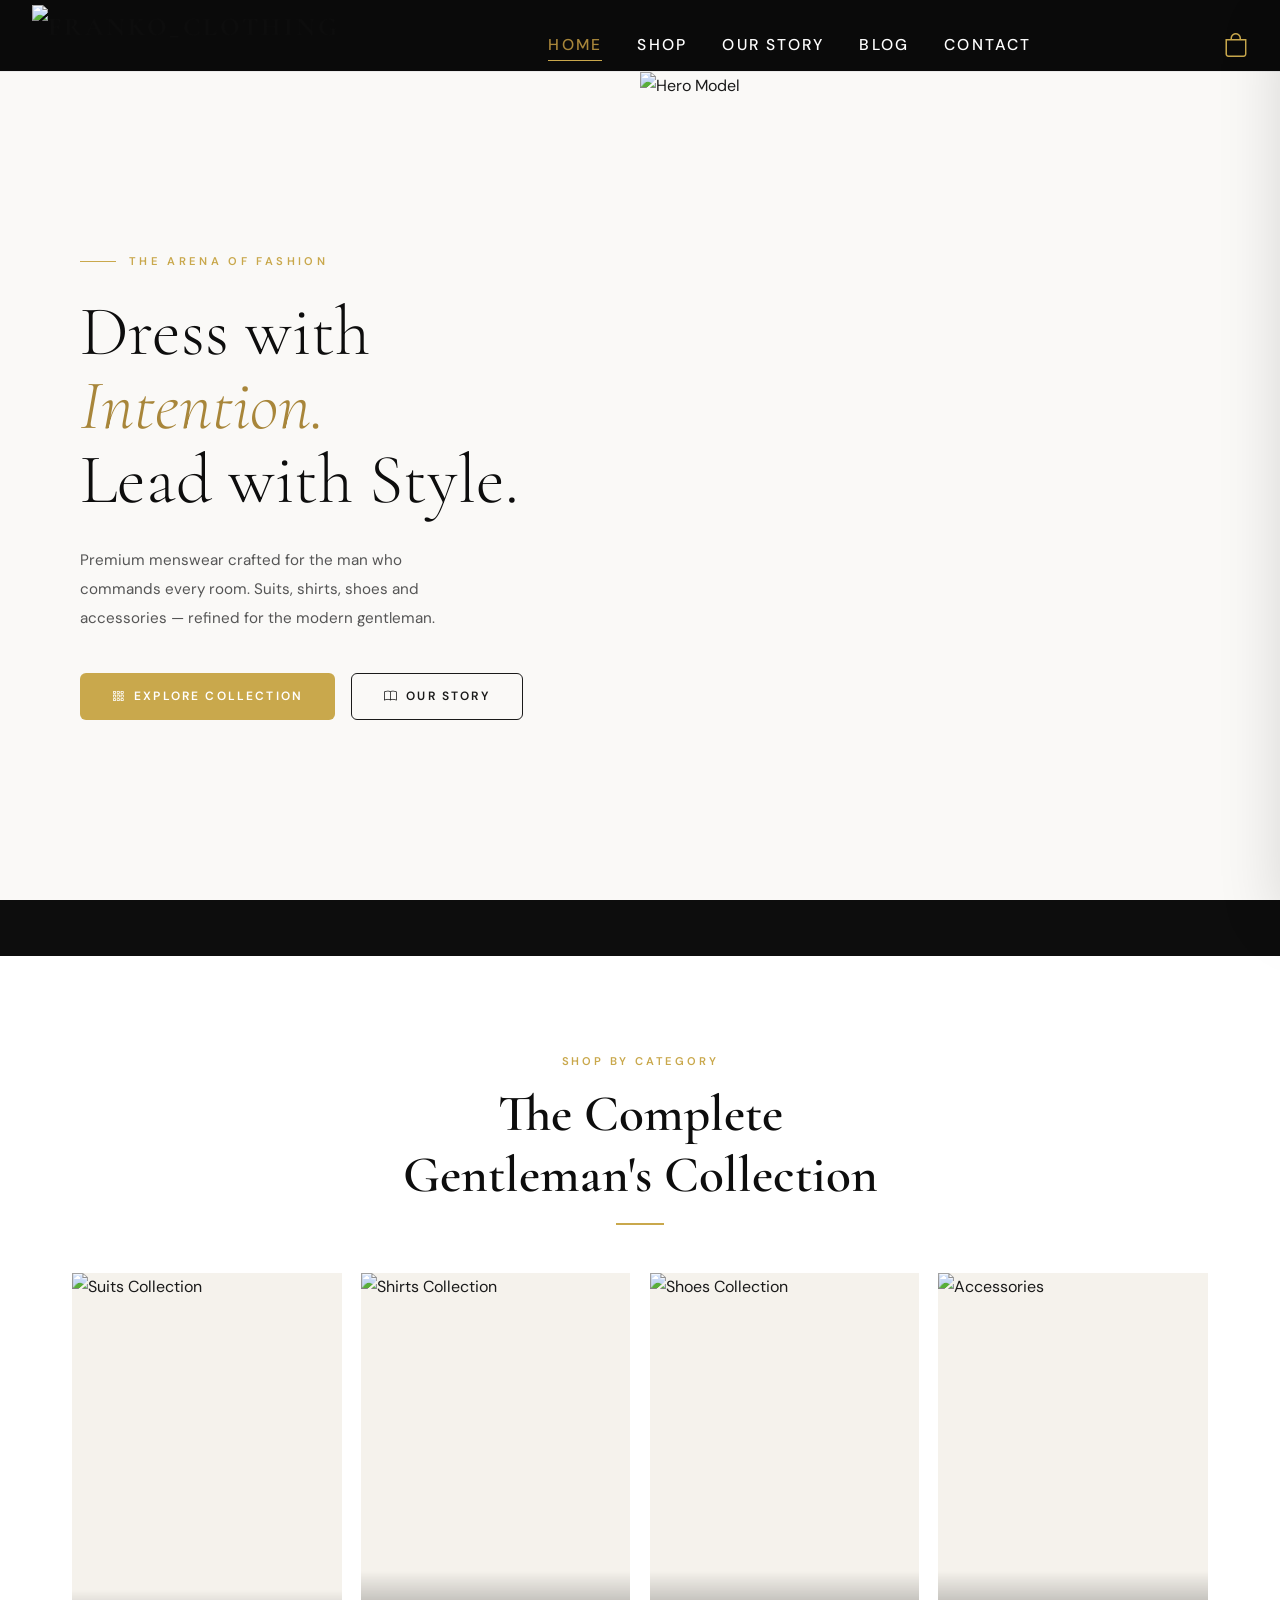
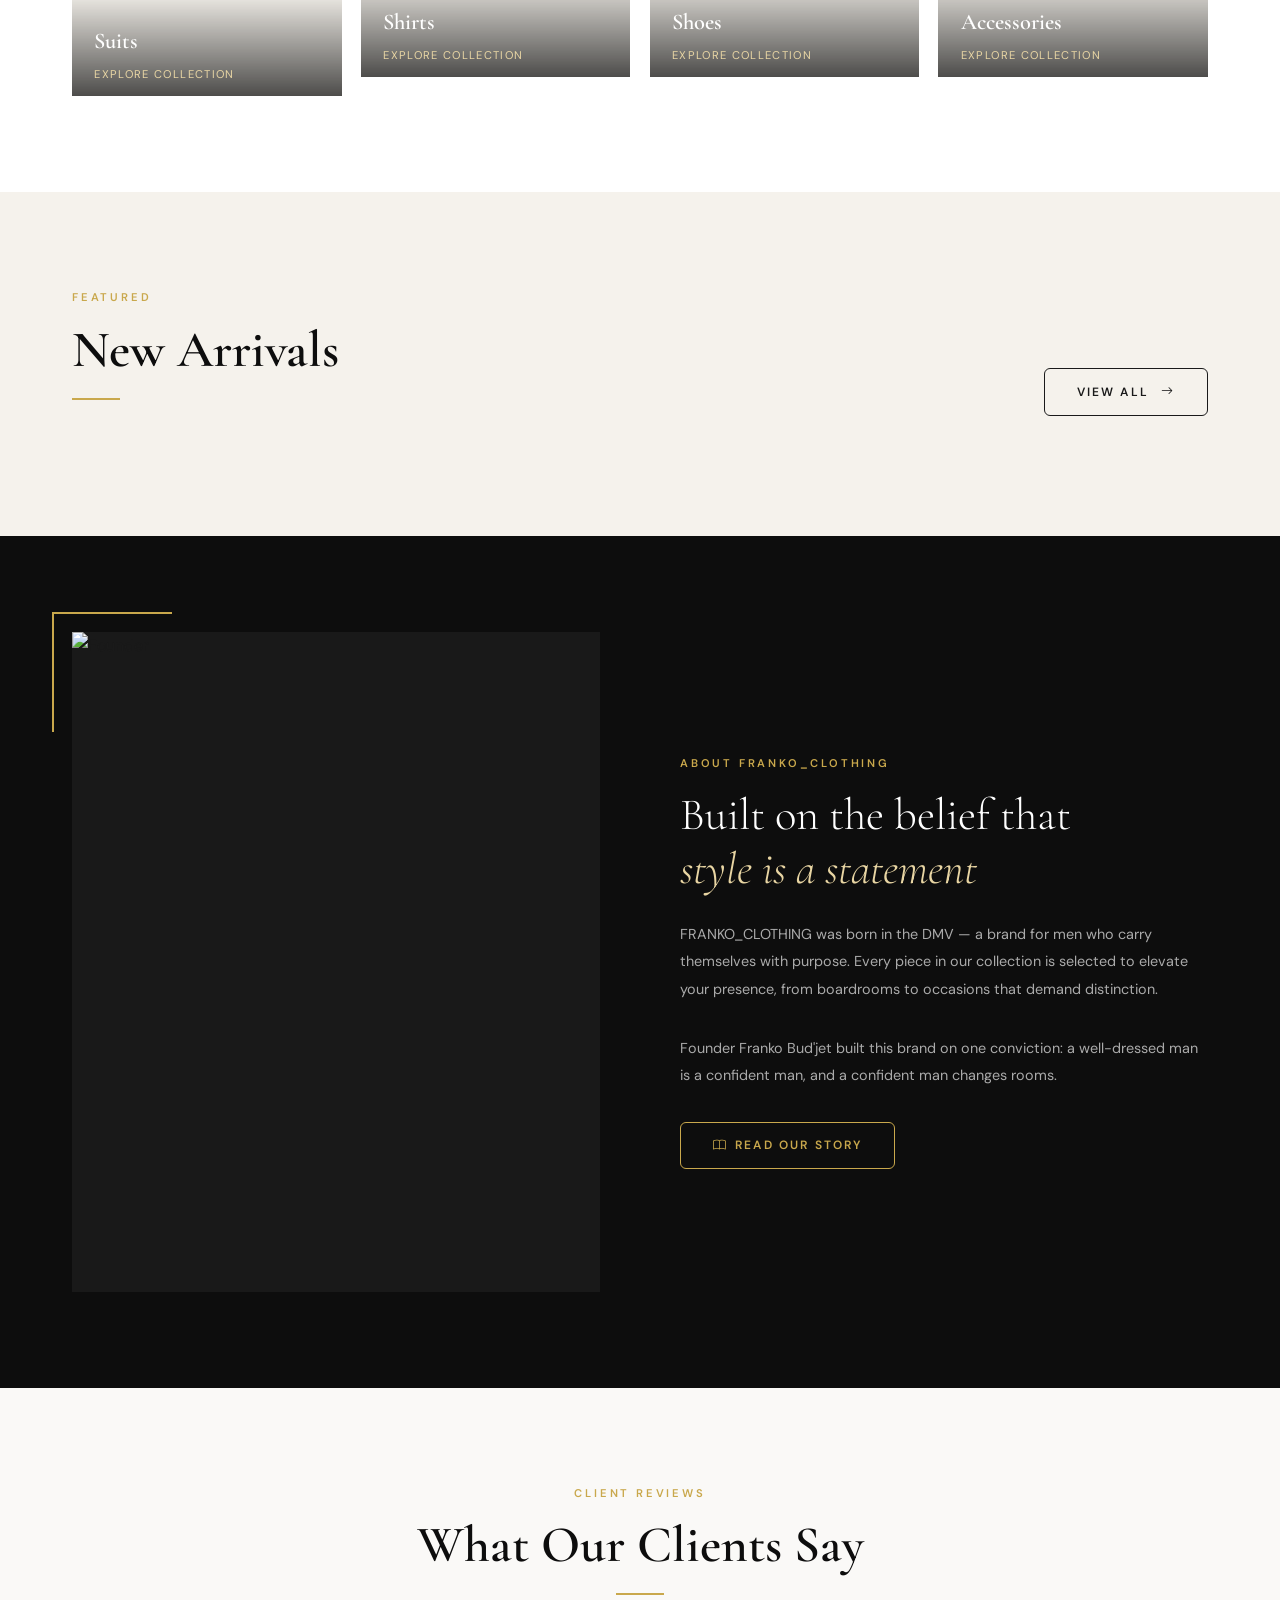
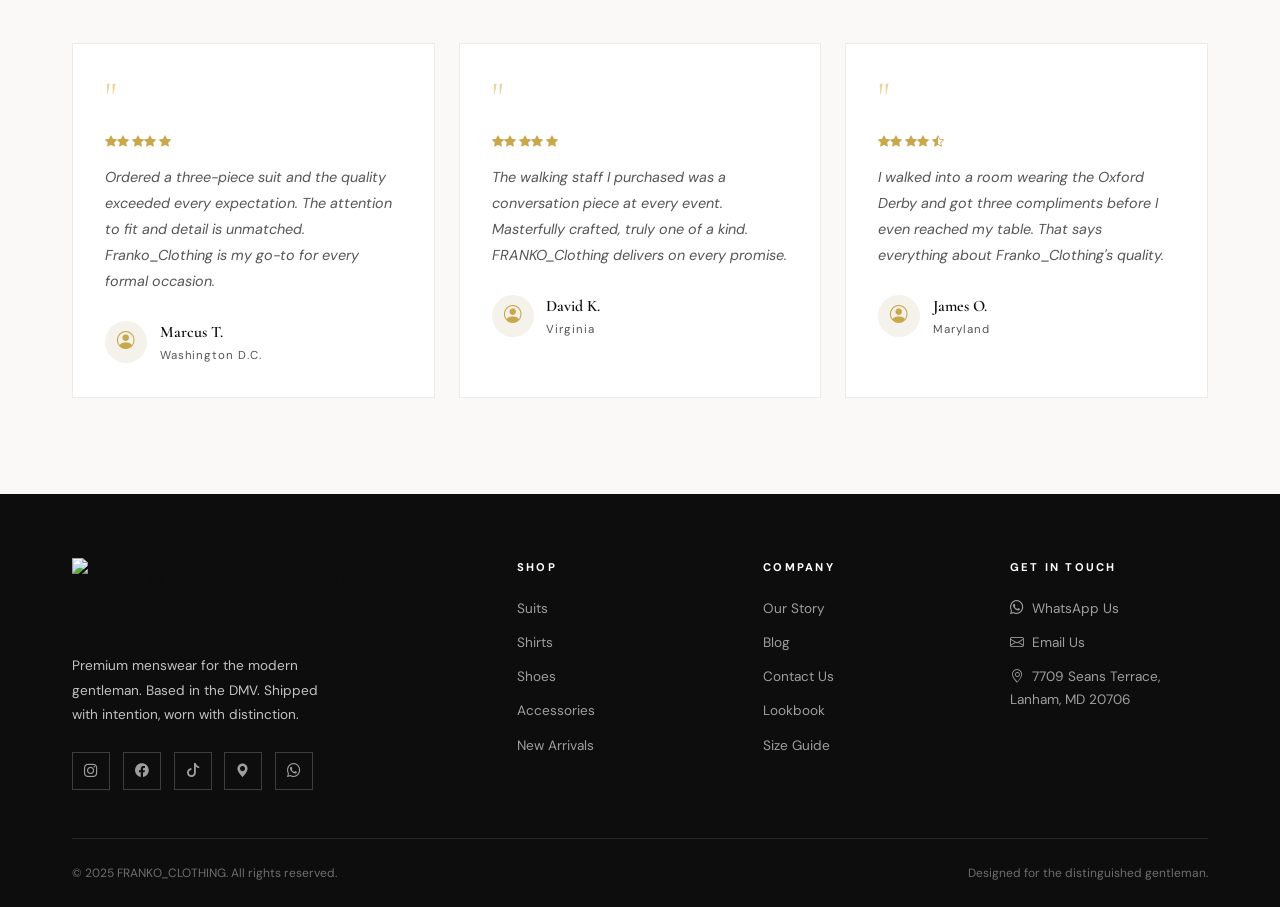
==== index.html @ e5b391c7 "fix: correct location tagline and stale WhatsApp number - "Based in the Baltimore." -> "Based in the" ====
<!DOCTYPE html>
<html lang="en">
<head>
  <meta charset="UTF-8" />
  <meta name="viewport" content="width=device-width, initial-scale=1.0" />
  <title>FRANKO_CLOTHING — Refined Menswear for the Modern Gentleman</title>
  <meta name="description" content="Premium menswear — suits, shirts, shoes, and accessories crafted for the distinguished man." />
  <link rel="icon" type="image/png" href="images/logo.png" />

  <!-- Bootstrap 5 CSS -->
  <link href="https://cdn.jsdelivr.net/npm/bootstrap@5.3.2/dist/css/bootstrap.min.css" rel="stylesheet" />
  <!-- Bootstrap Icons -->
  <link href="https://cdn.jsdelivr.net/npm/bootstrap-icons@1.11.3/font/bootstrap-icons.min.css" rel="stylesheet" />
  <!-- Custom Styles -->
  <link rel="stylesheet" href="css/style.css" />

  <style>
    /* ---- HERO SECTION ---- */
    .hero {
      min-height: 100vh;
      background: var(--off-white);
      display: grid;
      grid-template-columns: 1fr 1fr;
      padding-top: 72px;
      position: relative;
      overflow: hidden;
    }

    .hero-content {
      display: flex;
      flex-direction: column;
      justify-content: center;
      padding: 5rem 4rem 5rem 5rem;
    }

    .hero-eyebrow {
      font-size: 0.7rem;
      font-weight: 600;
      letter-spacing: 0.3em;
      text-transform: uppercase;
      color: var(--gold);
      margin-bottom: 1.5rem;
      display: flex;
      align-items: center;
      gap: 0.8rem;
    }

    .hero-eyebrow::before {
      content: '';
      display: block;
      width: 36px;
      height: 1px;
      background: var(--gold);
    }

    .hero-title {
      font-family: var(--font-display);
      font-size: clamp(3rem, 5.5vw, 5.2rem);
      font-weight: 300;
      line-height: 1.05;
      color: var(--black);
      margin-bottom: 1.8rem;
    }

    .hero-title em {
      font-style: italic;
      color: var(--gold-dark);
    }

    .hero-desc {
      font-size: 0.95rem;
      color: var(--mid);
      line-height: 1.9;
      max-width: 360px;
      margin-bottom: 2.5rem;
    }

    .hero-actions {
      display: flex;
      gap: 1rem;
      flex-wrap: wrap;
    }

    .hero-image-col {
      position: relative;
      overflow: hidden;
    }

    .hero-image-col .img-placeholder {
      height: 100%;
      min-height: 100vh;
      flex-direction: column;
      gap: 0.8rem;
    }

    /* Decorative geometric accent */
    .hero-accent {
      position: absolute;
      bottom: 3rem;
      left: 4rem;
      display: flex;
      align-items: center;
      gap: 2rem;
    }

    .hero-stat {
      text-align: center;
    }

    .hero-stat-num {
      font-family: var(--font-display);
      font-size: 2rem;
      font-weight: 600;
      color: var(--black);
      line-height: 1;
    }

    .hero-stat-label {
      font-size: 0.65rem;
      letter-spacing: 0.15em;
      text-transform: uppercase;
      color: var(--mid);
      margin-top: 0.2rem;
    }

    .hero-stat-divider {
      width: 1px;
      height: 40px;
      background: var(--border);
    }

    /* ---- MARQUEE STRIP ---- */
    .marquee-strip {
      background: var(--black);
      padding: 0.9rem 0;
      overflow: hidden;
      white-space: nowrap;
    }

    .marquee-inner {
      display: inline-flex;
      animation: marquee 22s linear infinite;
      gap: 0;
    }

    .marquee-item {
      font-size: 0.7rem;
      font-weight: 600;
      letter-spacing: 0.22em;
      text-transform: uppercase;
      color: rgba(255,255,255,0.7);
      padding: 0 2.5rem;
      display: inline-flex;
      align-items: center;
      gap: 1rem;
    }

    .marquee-item i {
      color: var(--gold);
      font-size: 0.6rem;
    }

    @keyframes marquee {
      0% { transform: translateX(0); }
      100% { transform: translateX(-50%); }
    }

    /* ---- CATEGORIES SECTION ---- */
    .categories-section {
      padding: 6rem 0;
      background: var(--white);
    }

    .category-grid {
      display: grid;
      grid-template-columns: repeat(4, 1fr);
      gap: 1.2rem;
      margin-top: 3rem;
    }

    .category-card {
      position: relative;
      overflow: hidden;
      cursor: pointer;
      aspect-ratio: 2/3;
      background: var(--cream);
    }

    .category-card:first-child {
      grid-row: span 2;
      aspect-ratio: auto;
    }

    .category-card .img-placeholder {
      min-height: 100%;
      height: 100%;
    }

    .category-overlay {
      position: absolute;
      bottom: 0;
      left: 0;
      width: 100%;
      background: linear-gradient(to top, rgba(0,0,0,0.75) 0%, transparent 100%);
      padding: 2rem 1.4rem 1.4rem;
      transform: translateY(10px);
      transition: var(--transition);
    }

    .category-card:hover .category-overlay {
      transform: translateY(0);
    }

    .category-name {
      font-family: var(--font-display);
      font-size: 1.4rem;
      font-weight: 600;
      color: var(--white);
      margin-bottom: 0.3rem;
    }

    .category-count {
      font-size: 0.7rem;
      letter-spacing: 0.12em;
      text-transform: uppercase;
      color: var(--gold-light);
    }

    .category-arrow {
      position: absolute;
      top: 1rem;
      right: 1rem;
      width: 36px;
      height: 36px;
      background: var(--gold);
      color: var(--white);
      display: flex;
      align-items: center;
      justify-content: center;
      font-size: 0.85rem;
      opacity: 0;
      transform: scale(0.8);
      transition: var(--transition);
    }

    .category-card:hover .category-arrow {
      opacity: 1;
      transform: scale(1);
    }

    /* ---- FEATURED SECTION ---- */
    .featured-section {
      padding: 6rem 0;
      background: var(--cream);
    }

    .featured-grid {
      display: grid;
      grid-template-columns: repeat(3, 1fr);
      gap: 1.5rem;
      margin-top: 3rem;
    }

    /* ---- OUR STORY STRIP ---- */
    .story-strip {
      background: var(--black);
      padding: 6rem 0;
      position: relative;
      overflow: hidden;
    }

    .story-strip-inner {
      display: grid;
      grid-template-columns: 1fr 1fr;
      gap: 5rem;
      align-items: center;
    }

    .story-strip-image {
      aspect-ratio: 4/5;
      background: rgba(255,255,255,0.05);
      position: relative;
    }

    .story-strip-image .img-placeholder {
      color: rgba(255,255,255,0.3);
      background: rgba(255,255,255,0.03);
      border: 1px solid rgba(255,255,255,0.08);
    }

    .story-strip-image::before {
      content: '';
      position: absolute;
      top: -20px;
      left: -20px;
      width: 120px;
      height: 120px;
      border-top: 2px solid var(--gold);
      border-left: 2px solid var(--gold);
      z-index: 1;
    }

    .story-label {
      font-size: 0.7rem;
      font-weight: 600;
      letter-spacing: 0.25em;
      text-transform: uppercase;
      color: var(--gold);
      margin-bottom: 1rem;
    }

    .story-title {
      font-family: var(--font-display);
      font-size: clamp(2rem, 3.5vw, 3rem);
      font-weight: 300;
      color: var(--white);
      line-height: 1.2;
      margin-bottom: 1.5rem;
    }

    .story-title em {
      font-style: italic;
      color: var(--gold-light);
    }

    .story-text {
      font-size: 0.9rem;
      color: rgba(255,255,255,0.65);
      line-height: 1.9;
      margin-bottom: 2rem;
    }

    /* ---- TESTIMONIALS ---- */
    .testimonials-section {
      padding: 6rem 0;
      background: var(--off-white);
    }

    .testimonials-grid {
      display: grid;
      grid-template-columns: repeat(3, 1fr);
      gap: 1.5rem;
      margin-top: 3rem;
    }

    .testimonial-card {
      background: var(--white);
      padding: 2rem;
      border: 1px solid var(--border);
      position: relative;
    }

    .testimonial-quote-icon {
      font-size: 2.5rem;
      color: var(--gold-light);
      line-height: 1;
      margin-bottom: 1rem;
      font-family: var(--font-display);
    }

    .testimonial-text {
      font-size: 0.9rem;
      line-height: 1.8;
      color: var(--mid);
      margin-bottom: 1.5rem;
      font-style: italic;
    }

    .testimonial-author {
      display: flex;
      align-items: center;
      gap: 0.8rem;
    }

    .testimonial-avatar {
      width: 42px;
      height: 42px;
      border-radius: 50%;
      background: var(--cream);
      display: flex;
      align-items: center;
      justify-content: center;
      color: var(--gold);
      font-size: 1.1rem;
    }

    .testimonial-name {
      font-family: var(--font-display);
      font-size: 1rem;
      font-weight: 600;
      color: var(--black);
    }

    .testimonial-role {
      font-size: 0.72rem;
      letter-spacing: 0.08em;
      color: var(--mid);
    }

    .stars {
      color: var(--gold);
      font-size: 0.75rem;
      margin-bottom: 0.8rem;
    }

    /* Responsive Hero */
    @media (max-width: 992px) {
      .hero {
        grid-template-columns: 1fr;
      }
      .hero-image-col {
        display: none;
      }
      .hero-content {
        padding: 4rem 2rem;
        text-align: center;
      }
      .hero-eyebrow { justify-content: center; }
      .hero-desc { margin: 0 auto 2rem; }
      .hero-actions { justify-content: center; }
      .hero-accent { left: 50%; transform: translateX(-50%); }
      .category-grid { grid-template-columns: repeat(2, 1fr); }
      .category-card:first-child { grid-row: auto; }
      .featured-grid { grid-template-columns: repeat(2, 1fr); }
      .story-strip-inner { grid-template-columns: 1fr; }
      .story-strip-image { display: none; }
      .testimonials-grid { grid-template-columns: 1fr; }
    }

    @media (max-width: 576px) {
      .category-grid { grid-template-columns: 1fr; }
      .featured-grid { grid-template-columns: 1fr; }
    }
  </style>
</head>
<body>

<!-- ===================== NAVIGATION ===================== -->
<nav class="navbar">
  <a href="index.html" class="navbar-brand"><img src="images/logo.png" alt="FRANKO_CLOTHING" class="nav-logo"></a>

  <div class="nav-links">
    <a href="index.html" class="active">Home</a>
    <a href="pages/shop.html">Shop</a>
    <a href="pages/about.html">Our Story</a>
    <a href="pages/blog.html">Blog</a>
    <a href="pages/contact.html">Contact</a>
  </div>

  <div class="d-flex align-items-center gap-3">
    <!-- Cart trigger -->
    <div class="nav-cart" onclick="openCart()" title="View Cart">
      <i class="bi bi-bag"></i>
      <span class="cart-badge" style="display:none;">0</span>
    </div>
    <!-- Hamburger for mobile -->
    <button class="hamburger" id="hamburger" aria-label="Menu">
      <span></span><span></span><span></span>
    </button>
  </div>
</nav>

<!-- Mobile Navigation Drawer -->
<div class="mobile-nav" id="mobileNav">
  <a href="index.html">Home</a>
  <a href="pages/shop.html">Shop</a>
  <a href="pages/about.html">Our Story</a>
  <a href="pages/blog.html">Blog</a>
  <a href="pages/contact.html">Contact</a>
</div>

<!-- ===================== SECTION 1: HERO ===================== -->
<section class="hero">
  <!-- Left: Content -->
  <div class="hero-content">
    <div class="hero-eyebrow reveal">THE ARENA OF FASHION</div>

    <h1 class="hero-title reveal" style="transition-delay:0.1s;">
      Dress with<br>
      <em>Intention.</em><br>
      Lead with Style.
    </h1>

    <p class="hero-desc reveal" style="transition-delay:0.2s;">
      Premium menswear crafted for the man who commands every room.
      Suits, shirts, shoes and accessories — refined for the modern gentleman.
    </p>

    <div class="hero-actions reveal" style="transition-delay:0.3s;">
      <a href="pages/shop.html" class="btn btn-primary">
        <i class="bi bi-grid-3x3-gap"></i> Explore Collection
      </a>
      <a href="pages/about.html" class="btn btn-outline">
        <i class="bi bi-book"></i> Our Story
      </a>
    </div>

    <!-- Stats row -->
    <!-- <div class="hero-accent reveal" style="transition-delay:0.4s;">
      <div class="hero-stat">
        <div class="hero-stat-num">500+</div>
        <div class="hero-stat-label">Products</div>
      </div>
      <div class="hero-stat-divider"></div>
      <div class="hero-stat">
        <div class="hero-stat-num">DMV</div>
        <div class="hero-stat-label">Based</div>
      </div>
      <div class="hero-stat-divider"></div>
      <div class="hero-stat">
        <div class="hero-stat-num">100%</div>
        <div class="hero-stat-label">Premium</div>
      </div>
    </div> -->
  </div>

  <!-- Right: Hero Image -->
  <div class="hero-image-col">
    <img src="images/hero/hero-main.jpg" alt="Hero Model" loading="lazy" style="width:100%;height:100%;object-fit:cover; object-position: bottom;">
  </div>
</section>

<!-- ===================== MARQUEE STRIP ===================== -->
<div class="marquee-strip">
  <div class="marquee-inner">
    <!-- First set -->
    <!-- <span class="marquee-item">Premium Suits <i class="bi bi-diamond-fill"></i></span>
    <span class="marquee-item">Luxury Shirts <i class="bi bi-diamond-fill"></i></span>
    <span class="marquee-item">Fine Shoes <i class="bi bi-diamond-fill"></i></span>
    <span class="marquee-item">Exclusive Accessories <i class="bi bi-diamond-fill"></i></span>
    <span class="marquee-item">Walking Sticks & Staffs <i class="bi bi-diamond-fill"></i></span>
    <span class="marquee-item">New Arrivals 2025 <i class="bi bi-diamond-fill"></i></span>
    <span class="marquee-item">DMV's Finest <i class="bi bi-diamond-fill"></i></span> -->
    <!-- Duplicate for seamless loop -->
    <!-- <span class="marquee-item">Premium Suits <i class="bi bi-diamond-fill"></i></span>
    <span class="marquee-item">Luxury Shirts <i class="bi bi-diamond-fill"></i></span>
    <span class="marquee-item">Fine Shoes <i class="bi bi-diamond-fill"></i></span>
    <span class="marquee-item">Exclusive Accessories <i class="bi bi-diamond-fill"></i></span>
    <span class="marquee-item">Walking Sticks & Staffs <i class="bi bi-diamond-fill"></i></span>
    <span class="marquee-item">New Arrivals 2025 <i class="bi bi-diamond-fill"></i></span>
    <span class="marquee-item">DMV's Finest <i class="bi bi-diamond-fill"></i></span> -->
  </div>
</div>

<!-- ===================== SECTION 2: CATEGORIES ===================== -->
<section class="categories-section">
  <div class="container">
    <div class="text-center reveal">
      <div class="section-label">Shop by Category</div>
      <h2 class="section-title">The Complete<br>Gentleman's Collection</h2>
      <div class="gold-line centered"></div>
    </div>

    <div class="category-grid stagger-children">

      <!-- Suits - tall card -->
      <a href="pages/shop.html?cat=suits" class="category-card reveal">
        <img src="images/suits/grey-and-black-suit.jpg" alt="Suits Collection" loading="lazy" style="width:100%;height:100%;object-fit:cover;">
        <div class="category-overlay">
          <div class="category-name">Suits</div>
          <div class="category-count">Explore Collection</div>
        </div>
        <div class="category-arrow"><i class="bi bi-arrow-up-right"></i></div>
      </a>

      <!-- Shirts -->
      <a href="pages/shop.html?cat=shirts" class="category-card reveal">
        <img src="images/shirts/oxford-shirts.jfif" alt="Shirts Collection" loading="lazy" style="width:100%;height:100%;object-fit:cover;">
        <div class="category-overlay">
          <div class="category-name">Shirts</div>
          <div class="category-count">Explore Collection</div>
        </div>
        <div class="category-arrow"><i class="bi bi-arrow-up-right"></i></div>
      </a>

      <!-- Shoes -->
      <a href="pages/shop.html?cat=shoes" class="category-card reveal">
        <img src="images/shoes/shoes-001 (1).jpg" alt="Shoes Collection" loading="lazy" style="width:100%;height:100%;object-fit:cover;">
        <div class="category-overlay">
          <div class="category-name">Shoes</div>
          <div class="category-count">Explore Collection</div>
        </div>
        <div class="category-arrow"><i class="bi bi-arrow-up-right"></i></div>
      </a>

      <!-- Accessories -->
      <a href="pages/shop.html?cat=accessories" class="category-card reveal">
        <img src="images/accessories/kemisant-men-belt-2pack.jfif" alt="Accessories" loading="lazy" style="width:100%;height:100%;object-fit:cover;">
        <div class="category-overlay">
          <div class="category-name">Accessories</div>
          <div class="category-count">Explore Collection</div>
        </div>
        <div class="category-arrow"><i class="bi bi-arrow-up-right"></i></div>
      </a>

    </div>
  </div>
</section>

<!-- =====================
     SECTION 3: FEATURED PRODUCTS
     ===================== -->
<section class="featured-section">
  <div class="container">
    <div class="d-flex justify-content-between align-items-end reveal flex-wrap gap-3">
      <div>
        <div class="section-label">Featured</div>
        <h2 class="section-title">New Arrivals</h2>
        <div class="gold-line"></div>
      </div>
      <a href="pages/shop.html" class="btn btn-outline">
        View All <i class="bi bi-arrow-right ms-1"></i>
      </a>
    </div>

    <div class="featured-grid stagger-children mt-4" id="featuredGrid">
      <!-- Populated dynamically from store.js -->
    </div>
  </div>
</section>

<!-- ===================== SECTION 4: OUR STORY STRIP ===================== -->
<section class="story-strip">
  <div class="container">
    <div class="story-strip-inner">

      <div class="story-strip-image reveal reveal-left">
        <img src="images/about/founder-franko.jpg" alt="Founder" loading="lazy" style="width:100%;height:100%;object-fit:cover;">
      </div>

      <div class="reveal reveal-right">
        <div class="story-label">About Franko_Clothing</div>
        <h2 class="story-title">
          Built on the belief that<br>
          <em>style is a statement</em>
        </h2>
        <p class="story-text">
          FRANKO_CLOTHING was born in the DMV — a brand for men who carry themselves
          with purpose. Every piece in our collection is selected to elevate your presence,
          from boardrooms to occasions that demand distinction.
        </p>
        <p class="story-text">
          Founder Franko Bud'jet built this brand on one conviction:
          a well-dressed man is a confident man, and a confident man changes rooms.
        </p>
        <a href="pages/about.html" class="btn btn-outline-gold">
          <i class="bi bi-book"></i> Read Our Story
        </a>
      </div>

    </div>
  </div>
</section>

<!-- ===================== SECTION 5: TESTIMONIALS ===================== -->
<section class="testimonials-section">
  <div class="container">
    <div class="text-center reveal">
      <div class="section-label">Client Reviews</div>
      <h2 class="section-title">What Our Clients Say</h2>
      <div class="gold-line centered"></div>
    </div>

    <div class="testimonials-grid stagger-children mt-5">

      <div class="testimonial-card reveal">
        <div class="testimonial-quote-icon">"</div>
        <div class="stars">
          <i class="bi bi-star-fill"></i><i class="bi bi-star-fill"></i>
          <i class="bi bi-star-fill"></i><i class="bi bi-star-fill"></i>
          <i class="bi bi-star-fill"></i>
        </div>
        <p class="testimonial-text">
          Ordered a three-piece suit and the quality exceeded every expectation.
          The attention to fit and detail is unmatched. Franko_Clothing is my go-to for every formal occasion.
        </p>
        <div class="testimonial-author">
          <div class="testimonial-avatar"><i class="bi bi-person-circle"></i></div>
          <div>
            <div class="testimonial-name">Marcus T.</div>
            <div class="testimonial-role">Washington D.C.</div>
          </div>
        </div>
      </div>

      <div class="testimonial-card reveal">
        <div class="testimonial-quote-icon">"</div>
        <div class="stars">
          <i class="bi bi-star-fill"></i><i class="bi bi-star-fill"></i>
          <i class="bi bi-star-fill"></i><i class="bi bi-star-fill"></i>
          <i class="bi bi-star-fill"></i>
        </div>
        <p class="testimonial-text">
          The walking staff I purchased was a conversation piece at every event.
          Masterfully crafted, truly one of a kind. FRANKO_Clothing delivers on every promise.
        </p>
        <div class="testimonial-author">
          <div class="testimonial-avatar"><i class="bi bi-person-circle"></i></div>
          <div>
            <div class="testimonial-name">David K.</div>
            <div class="testimonial-role">Virginia</div>
          </div>
        </div>
      </div>

      <div class="testimonial-card reveal">
        <div class="testimonial-quote-icon">"</div>
        <div class="stars">
          <i class="bi bi-star-fill"></i><i class="bi bi-star-fill"></i>
          <i class="bi bi-star-fill"></i><i class="bi bi-star-fill"></i>
          <i class="bi bi-star-half"></i>
        </div>
        <p class="testimonial-text">
          I walked into a room wearing the Oxford Derby and got three compliments
          before I even reached my table. That says everything about Franko_Clothing's quality.
        </p>
        <div class="testimonial-author">
          <div class="testimonial-avatar"><i class="bi bi-person-circle"></i></div>
          <div>
            <div class="testimonial-name">James O.</div>
            <div class="testimonial-role">Maryland</div>
          </div>
        </div>
      </div>

    </div>
  </div>
</section>

<!-- =====================
     SECTION 6: FOOTER
     ===================== -->
<footer class="footer">
  <div class="container">
    <div class="footer-grid">

      <!-- Brand column -->
      <div class="reveal">
        <div class="footer-brand-name"><a href="index.html" class="navbar-brand"><img src="images/logo.png" alt="FRANKO CLOTHING"              class="nav-logo" style="height: 80px; width: auto;"></a>
        </div>
        <p class="footer-tagline">
          Premium menswear for the modern gentleman. Based in the DMV.
          Shipped with intention, worn with distinction.
        </p>
        <div class="social-links">
          <a href="https://www.instagram.com/franko_budjet?igsh=eThvZTBqY2NsdGg0" class="social-link" title="Instagram"><i class="bi bi-instagram"></i></a>
          <a href="https://www.facebook.com/share/1F2oCNVqxN/" class="social-link" title="Facebook"><i class="bi bi-facebook"></i></a>
          <a href="https://www.tiktok.com/@thearenaoffashion?_r=1&_t=ZT-95EBECxkHXC" class="social-link" title="TikTok"><i class="bi bi-tiktok"></i></a>
          <a href="https://www.google.com/maps/search/?api=1&query=7709+Seans+Terrace,+Lanham,+MD+20706" class="social-link" title="google-maps"><i class="bi bi-geo-alt-fill"></i></a>
          <a href="https://wa.me/2408605101" class="social-link" title="WhatsApp"><i class="bi bi-whatsapp"></i></a>
        </div>
      </div>

      <!-- Shop links -->
      <div class="reveal">
        <div class="footer-heading">Shop</div>
        <div class="footer-links">
          <a href="pages/shop.html?cat=suits">Suits</a>
          <a href="pages/shop.html?cat=shirts">Shirts</a>
          <a href="pages/shop.html?cat=shoes">Shoes</a>
          <a href="pages/shop.html?cat=accessories">Accessories</a>
          <a href="pages/shop.html">New Arrivals</a>
        </div>
      </div>

      <!-- Company links -->
      <div class="reveal">
        <div class="footer-heading">Company</div>
        <div class="footer-links">
          <a href="pages/about.html">Our Story</a>
          <a href="pages/blog.html">Blog</a>
          <a href="pages/contact.html">Contact Us</a>
          <a href="#">Lookbook</a>
          <a href="#">Size Guide</a>
        </div>
      </div>

      <!-- Contact info -->
      <div class="reveal">
        <div class="footer-heading">Get in Touch</div>
        <div class="footer-links">
          <a href="https://wa.me/2408605101"><i class="bi bi-whatsapp me-2"></i>WhatsApp Us</a>
          <a href="mailto:frankoclothingllc@gmail.com"><i class="bi bi-envelope me-2"></i>Email Us</a>
          <a href="https://www.google.com/maps/search/?api=1&query=7709+Seans+Terrace,+Lanham,+MD+20706" target="_blank"><i class="bi bi-geo-alt me-2"></i>7709 Seans Terrace, Lanham, MD 20706</a>
        </div>
      </div>

    </div>

    <!-- Footer bottom bar -->
    <div class="footer-bottom">
      <span>&copy; 2025 FRANKO_CLOTHING. All rights reserved.</span>
      <span>Designed for the distinguished gentleman.</span>
    </div>
  </div>
</footer>

<!-- =====================
     CART SIDEBAR
     ===================== -->
<div class="cart-overlay" id="cartOverlay"></div>
<div class="cart-sidebar" id="cartSidebar">
  <div class="cart-header">
    <h3>Your Cart</h3>
    <button class="cart-close" onclick="closeCart()"><i class="bi bi-x-lg"></i></button>
  </div>
  <div class="cart-items" id="cartItems"></div>
  <div class="cart-footer">
    <div class="cart-total">
      <span>Total</span>
      <span id="cartTotal">$0</span>
    </div>
    <button class="btn btn-primary cart-checkout-btn" onclick="checkoutViaWhatsApp()">
      <i class="bi bi-whatsapp"></i> Checkout via WhatsApp
    </button>
  </div>
</div>

<!-- Bootstrap JS -->
<script src="https://cdn.jsdelivr.net/npm/bootstrap@5.3.2/dist/js/bootstrap.bundle.min.js"></script>
<script>window.IMG_PREFIX = '';</script>
<script src="js/config.js"></script>
<script src="js/store.js"></script>
<script src="js/api.js"></script>
<!-- Main JS -->
<script src="js/main.js"></script>
<script>
  async function renderFeaturedProducts() {
    const grid = document.getElementById('featuredGrid');
    if (!grid) return;
    const featured = (await FrankoAPI.getProducts()).filter(p => p.featured).slice(0, 3);
    if (!featured.length) {
      grid.innerHTML = '<p style="color:var(--mid);font-size:.85rem;grid-column:1/-1;text-align:center;padding:2rem;">No featured products yet. Mark products as featured in your Strapi admin.</p>';
      return;
    }
    grid.innerHTML = featured.map(p => buildProductCard(p, '')).join('');
    if (typeof initScrollReveal === 'function') initScrollReveal();
  }

  document.addEventListener('DOMContentLoaded', renderFeaturedProducts);
  /* Live update when admin changes products in another tab (localStorage fallback) */
  window.addEventListener('storage', e => {
    if (e.key === 'franko_products') renderFeaturedProducts();
  });
</script>
</body>
</html>
---- css/style.css ----
/* =========================================
   FRANKO CLOTHING - Main Stylesheet
   Palette: Pure White + Gold/Champagne Accent
   Fonts: Cormorant Garamond (display) + DM Sans (body)
   ========================================= */

@import url('https://fonts.googleapis.com/css2?family=Cormorant+Garamond:ital,wght@0,300;0,400;0,600;0,700;1,300;1,400&family=DM+Sans:wght@300;400;500;600&display=swap');

/* CSS Variables */
:root {
  --white: #ffffff;
  --off-white: #faf9f7;
  --cream: #f5f2ec;
  --gold: #c9a84c;
  --gold-light: #e8d5a3;
  --gold-dark: #a8863a;
  --champagne: #f5e6c8;
  --black: #0d0d0d;
  --dark: #1a1a1a;
  --mid: #555555;
  --light-gray: #e8e8e8;
  --border: #ebebeb;

  --font-display: 'Cormorant Garamond', Georgia, serif;
  --font-body: 'DM Sans', sans-serif;

  --transition: all 0.35s cubic-bezier(0.4, 0, 0.2, 1);
  --shadow-sm: 0 2px 12px rgba(0,0,0,0.06);
  --shadow-md: 0 8px 30px rgba(0,0,0,0.1);
  --shadow-lg: 0 20px 60px rgba(0,0,0,0.14);
  --radius: 2px;
}

/* Reset & Base */
*, *::before, *::after {
  margin: 0;
  padding: 0;
  box-sizing: border-box;
}

html {
  scroll-behavior: smooth;
  font-size: 16px;
}

body {
  font-family: var(--font-body);
  background: var(--white);
  color: var(--dark);
  line-height: 1.7;
  overflow-x: hidden;
}

img {
  display: block;
  width: 100%;
  object-fit: cover;
}

a {
  text-decoration: none;
  color: inherit;
  transition: var(--transition);
}

ul {
  list-style: none;
}

/* =========================================
   SCROLL REVEAL ANIMATIONS
   ========================================= */
:root {
  --ease-out-soft: cubic-bezier(0.16, 1, 0.3, 1);
}

.reveal {
  opacity: 0;
  transform: translateY(34px);
  filter: blur(6px);
  transition: opacity 0.9s var(--ease-out-soft),
              transform 0.9s var(--ease-out-soft),
              filter 0.9s var(--ease-out-soft);
  transition-delay: var(--reveal-delay, 0s);
  will-change: opacity, transform;
}

.reveal.reveal-left {
  transform: translateX(-48px);
}

.reveal.reveal-right {
  transform: translateX(48px);
}

.reveal.reveal-scale {
  transform: scale(0.94);
}

.reveal.visible {
  opacity: 1;
  transform: none;
  filter: blur(0);
}

/* Drop will-change once settled */
.reveal.visible {
  will-change: auto;
}

/* Stagger delays for children */
.stagger-children .reveal:nth-child(1) { transition-delay: 0s; }
.stagger-children .reveal:nth-child(2) { transition-delay: 0.1s; }
.stagger-children .reveal:nth-child(3) { transition-delay: 0.2s; }
.stagger-children .reveal:nth-child(4) { transition-delay: 0.3s; }
.stagger-children .reveal:nth-child(5) { transition-delay: 0.4s; }
.stagger-children .reveal:nth-child(6) { transition-delay: 0.5s; }

/* =========================================
   NAVIGATION
   ========================================= */
.navbar {
  position: fixed;
  top: 0;
  left: 0;
  width: 100%;
  z-index: 1000;
  padding: 0 2rem;
  height: 72px;
  display: flex;
  align-items: center;
  justify-content: space-between;
  background: rgba(0, 0, 0, 0.96);
  backdrop-filter: blur(12px);
  border-bottom: 1px solid var(--border);
  transition: var(--transition);
}

.navbar.scrolled {
  box-shadow: var(--shadow-sm);
}

.navbar-brand {
  font-family: var(--font-display);
  font-size: 1.6rem;
  font-weight: 700;
  letter-spacing: 0.12em;
  color: var(--black);
  text-transform: uppercase;
}

/* Logo image in navbar */
.nav-logo {
  height: 80px;
  width: auto;
  margin-bottom: 0.2rem;
  display: block;
  object-fit: contain;
}

.nav-links {
  display: flex;
  align-items: center;
  gap: 2.2rem;
}

.nav-links a {
  font-family: var(--font-body);
  font-size: 0.98rem;
  font-weight: 500;
  letter-spacing: 0.14em;
  text-transform: uppercase;
  color: var(--white);
  position: relative;
  padding-bottom: 3px;
}

.nav-links a::after {
  content: '';
  position: absolute;
  bottom: 0;
  left: 0;
  width: 0;
  height: 1px;
  background: var(--gold);
  transition: width 0.3s ease;
}

.nav-links a:hover::after,
.nav-links a.active::after {
  width: 100%;
}

.nav-links a:hover,
.nav-links a.active {
  color: var(--gold-dark);
}

/* Cart Icon in Nav */
.nav-cart {
  position: relative;
  cursor: pointer;
  color: var(--gold);
  font-size: 1.5rem;
  transition: var(--transition);
}

.nav-cart:hover {
  color: var(--gold);
}

.cart-badge {
  position: absolute;
  top: -8px;
  right: -8px;
  background: var(--gold);
  color: var(--white);
  font-size: 0.6rem;
  font-weight: 600;
  width: 18px;
  height: 18px;
  border-radius: 50%;
  display: flex;
  align-items: center;
  justify-content: center;
}

/* Mobile Hamburger */
.hamburger {
  display: none;
  flex-direction: column;
  gap: 5px;
  cursor: pointer;
  background: none;
  border: none;
  padding: 4px;
}

.hamburger span {
  display: block;
  width: 24px;
  height: 2px;
  background: var(--gold);
  transition: var(--transition);
}

/* Mobile Nav Drawer */
.mobile-nav {
  display: none;
  position: fixed;
  top: 72px;
  left: 0;
  width: 100%;
  background: var(--white);
  border-bottom: 1px solid var(--border);
  padding: 1.5rem 2rem;
  z-index: 999;
  flex-direction: column;
  gap: 1.2rem;
  box-shadow: var(--shadow-md);
}

.mobile-nav.open {
  display: flex;
}

.mobile-nav a {
  font-size: 0.85rem;
  font-weight: 500;
  letter-spacing: 0.12em;
  text-transform: uppercase;
  color: var(--dark);
  padding: 0.4rem 0;
  border-bottom: 1px solid var(--border);
}

/* =========================================
   BUTTONS
   ========================================= */
.btn {
  display: inline-flex;
  align-items: center;
  gap: 0.5rem;
  font-family: var(--font-body);
  font-size: 0.75rem;
  font-weight: 600;
  letter-spacing: 0.18em;
  text-transform: uppercase;
  padding: 0.85rem 2rem;
  border: none;
  cursor: pointer;
  transition: var(--transition);
  text-decoration: none;
}

.btn-primary {
  background: var(--gold);
  color: var(--white);
}

.btn-primary:hover {
  background: var(--gold-dark);
  transform: translateY(-2px);
  box-shadow: 0 8px 24px rgba(201, 168, 76, 0.35);
}

.btn-outline {
  background: transparent;
  color: var(--dark);
  border: 1px solid var(--dark);
}

.btn-outline:hover {
  background: var(--dark);
  color: var(--white);
  transform: translateY(-2px);
}

.btn-outline-gold {
  background: transparent;
  color: var(--gold);
  border: 1px solid var(--gold);
}

.btn-outline-gold:hover {
  background: var(--gold);
  color: var(--white);
  transform: translateY(-2px);
}

.btn-white {
  background: var(--white);
  color: var(--dark);
}

.btn-white:hover {
  background: var(--off-white);
  transform: translateY(-2px);
}

/* =========================================
   SECTION COMMON STYLES
   ========================================= */
.section-label {
  font-family: var(--font-body);
  font-size: 0.7rem;
  font-weight: 600;
  letter-spacing: 0.25em;
  text-transform: uppercase;
  color: var(--gold);
  margin-bottom: 0.8rem;
}

.section-title {
  font-family: var(--font-display);
  font-size: clamp(2rem, 4vw, 3.2rem);
  font-weight: 600;
  line-height: 1.2;
  color: var(--black);
}

.section-subtitle {
  font-size: 0.95rem;
  color: var(--mid);
  line-height: 1.8;
  max-width: 480px;
}

/* Gold divider line */
.gold-line {
  width: 48px;
  height: 2px;
  background: var(--gold);
  margin: 1rem 0;
}

.gold-line.centered {
  margin: 1rem auto;
}

/* =========================================
   PRODUCT CARD
   ========================================= */
.product-card {
  background: var(--white);
  border: 1px solid var(--border);
  transition: var(--transition);
  position: relative;
  overflow: hidden;
}

.product-card:hover {
  box-shadow: var(--shadow-md);
  transform: translateY(-4px);
}

.product-image {
  position: relative;
  overflow: hidden;
  aspect-ratio: 3/4;
  background: var(--cream);
}

.product-image img {
  height: 100%;
  transition: transform 0.6s ease;
}

.product-card:hover .product-image img {
  transform: scale(1.05);
}

.product-badge {
  position: absolute;
  top: 12px;
  left: 12px;
  background: var(--gold);
  color: var(--white);
  font-size: 0.6rem;
  font-weight: 700;
  letter-spacing: 0.1em;
  text-transform: uppercase;
  padding: 4px 10px;
  z-index: 2;
}

.product-actions-overlay {
  position: absolute;
  bottom: -60px;
  left: 0;
  width: 100%;
  background: rgba(13,13,13,0.85);
  backdrop-filter: blur(4px);
  padding: 0.8rem;
  display: flex;
  gap: 0.5rem;
  transition: bottom 0.35s ease;
  z-index: 3;
}

.product-card:hover .product-actions-overlay {
  bottom: 0;
}

.product-actions-overlay .btn {
  flex: 1;
  justify-content: center;
  padding: 0.6rem 0.8rem;
  font-size: 0.65rem;
}

.product-info {
  padding: 1rem 1.1rem 1.2rem;
}

.product-category {
  font-size: 0.65rem;
  font-weight: 600;
  letter-spacing: 0.18em;
  text-transform: uppercase;
  color: var(--gold);
  margin-bottom: 0.3rem;
}

.product-name {
  font-family: var(--font-display);
  font-size: 1.1rem;
  font-weight: 600;
  color: var(--black);
  margin-bottom: 0.4rem;
  line-height: 1.3;
}

.product-price {
  font-size: 0.9rem;
  font-weight: 600;
  color: var(--dark);
}

.product-price .original {
  text-decoration: line-through;
  color: var(--mid);
  font-weight: 400;
  margin-right: 0.5rem;
}

/* =========================================
   CART SIDEBAR
   ========================================= */
.cart-overlay {
  position: fixed;
  top: 0;
  left: 0;
  width: 100%;
  height: 100%;
  background: rgba(0,0,0,0.5);
  z-index: 2000;
  opacity: 0;
  pointer-events: none;
  transition: opacity 0.35s ease;
}

.cart-overlay.open {
  opacity: 1;
  pointer-events: all;
}

.cart-sidebar {
  position: fixed;
  top: 0;
  right: -420px;
  width: 420px;
  max-width: 100vw;
  height: 100%;
  background: var(--white);
  z-index: 2001;
  display: flex;
  flex-direction: column;
  transition: right 0.4s cubic-bezier(0.4,0,0.2,1);
  box-shadow: var(--shadow-lg);
}

.cart-sidebar.open {
  right: 0;
}

.cart-header {
  padding: 1.5rem 1.5rem 1rem;
  border-bottom: 1px solid var(--border);
  display: flex;
  align-items: center;
  justify-content: space-between;
}

.cart-header h3 {
  font-family: var(--font-display);
  font-size: 1.4rem;
  font-weight: 600;
}

.cart-close {
  background: none;
  border: none;
  font-size: 1.2rem;
  cursor: pointer;
  color: var(--mid);
  transition: var(--transition);
}

.cart-close:hover {
  color: var(--black);
}

.cart-items {
  flex: 1;
  overflow-y: auto;
  padding: 1rem 1.5rem;
}

.cart-empty {
  display: flex;
  flex-direction: column;
  align-items: center;
  justify-content: center;
  height: 100%;
  gap: 1rem;
  color: var(--mid);
}

.cart-empty i {
  font-size: 3rem;
  color: var(--light-gray);
}

.cart-item {
  display: flex;
  gap: 1rem;
  padding: 1rem 0;
  border-bottom: 1px solid var(--border);
}

.cart-item-img {
  width: 80px;
  height: 100px;
  flex-shrink: 0;
  background: var(--cream);
  overflow: hidden;
}

.cart-item-img img {
  height: 100%;
}

.cart-item-info {
  flex: 1;
}

.cart-item-name {
  font-family: var(--font-display);
  font-size: 1rem;
  font-weight: 600;
  margin-bottom: 0.2rem;
}

.cart-item-price {
  font-size: 0.85rem;
  color: var(--gold-dark);
  font-weight: 600;
  margin-bottom: 0.6rem;
}

.cart-item-qty {
  display: flex;
  align-items: center;
  gap: 0.6rem;
}

.qty-btn {
  width: 26px;
  height: 26px;
  border: 1px solid var(--border);
  background: none;
  cursor: pointer;
  font-size: 0.9rem;
  display: flex;
  align-items: center;
  justify-content: center;
  transition: var(--transition);
}

.qty-btn:hover {
  border-color: var(--gold);
  color: var(--gold);
}

.qty-num {
  font-size: 0.85rem;
  font-weight: 600;
  min-width: 20px;
  text-align: center;
}

.cart-item-remove {
  background: none;
  border: none;
  color: var(--mid);
  cursor: pointer;
  font-size: 0.8rem;
  margin-left: auto;
  align-self: flex-start;
  transition: var(--transition);
}

.cart-item-remove:hover {
  color: #c0392b;
}

.cart-footer {
  padding: 1.2rem 1.5rem 1.5rem;
  border-top: 1px solid var(--border);
}

.cart-total {
  display: flex;
  justify-content: space-between;
  align-items: center;
  margin-bottom: 1rem;
  padding-bottom: 1rem;
  border-bottom: 1px solid var(--border);
}

.cart-total span:first-child {
  font-size: 0.8rem;
  font-weight: 600;
  letter-spacing: 0.1em;
  text-transform: uppercase;
}

.cart-total span:last-child {
  font-family: var(--font-display);
  font-size: 1.4rem;
  font-weight: 700;
  color: var(--gold-dark);
}

.cart-checkout-btn {
  width: 100%;
  justify-content: center;
  padding: 1rem;
  font-size: 0.78rem;
}

/* =========================================
   FOOTER
   ========================================= */
.footer {
  background: var(--black);
  color: rgba(255,255,255,0.75);
  padding: 4rem 0 0;
}

.footer-grid {
  display: grid;
  grid-template-columns: 2fr 1fr 1fr 1fr;
  gap: 3rem;
  padding-bottom: 3rem;
  border-bottom: 1px solid rgba(255,255,255,0.1);
}

.footer-brand-name {
  font-family: var(--font-display);
  font-size: 1.8rem;
  font-weight: 700;
  color: var(--white);
  letter-spacing: 0.1em;
  margin-bottom: 1rem;
}

.footer-brand-name span {
  color: var(--gold);
}

.footer-tagline {
  font-size: 0.85rem;
  line-height: 1.8;
  margin-bottom: 1.5rem;
  max-width: 260px;
}

.social-links {
  display: flex;
  gap: 0.8rem;
}

.social-link {
  width: 38px;
  height: 38px;
  border: 1px solid rgba(255,255,255,0.2);
  display: flex;
  align-items: center;
  justify-content: center;
  color: rgba(255,255,255,0.6);
  font-size: 0.85rem;
  transition: var(--transition);
}

.social-link:hover {
  border-color: var(--gold);
  color: var(--gold);
  background: rgba(201,168,76,0.1);
}

.footer-heading {
  font-family: var(--font-body);
  font-size: 0.7rem;
  font-weight: 700;
  letter-spacing: 0.2em;
  text-transform: uppercase;
  color: var(--white);
  margin-bottom: 1.2rem;
}

.footer-links {
  display: flex;
  flex-direction: column;
  gap: 0.7rem;
}

.footer-links a {
  font-size: 0.85rem;
  color: rgba(255,255,255,0.6);
  transition: var(--transition);
}

.footer-links a:hover {
  color: var(--gold);
  padding-left: 4px;
}

.footer-bottom {
  padding: 1.5rem 0;
  display: flex;
  align-items: center;
  justify-content: space-between;
  font-size: 0.75rem;
  color: rgba(255,255,255,0.4);
}

/* =========================================
   PLACEHOLDER IMAGE STYLE
   ========================================= */
.img-placeholder {
  background: var(--cream);
  display: flex;
  flex-direction: column;
  align-items: center;
  justify-content: center;
  color: var(--gold);
  font-size: 0.7rem;
  font-weight: 600;
  letter-spacing: 0.1em;
  text-transform: uppercase;
  gap: 0.5rem;
  width: 100%;
  height: 100%;
  min-height: 220px;
}

.img-placeholder i {
  font-size: 2rem;
  opacity: 0.5;
}

/* =========================================
   FILTER TABS
   ========================================= */
.filter-tabs {
  display: flex;
  gap: 0;
  flex-wrap: wrap;
  border-bottom: 1px solid var(--border);
  margin-bottom: 2.5rem;
}

.filter-tab {
  font-family: var(--font-body);
  font-size: 0.75rem;
  font-weight: 600;
  letter-spacing: 0.14em;
  text-transform: uppercase;
  padding: 0.9rem 1.6rem;
  background: none;
  border: none;
  border-bottom: 2px solid transparent;
  cursor: pointer;
  color: var(--mid);
  transition: var(--transition);
  margin-bottom: -1px;
}

.filter-tab:hover {
  color: var(--dark);
}

.filter-tab.active {
  color: var(--gold-dark);
  border-bottom-color: var(--gold);
}

/* =========================================
   UTILITY CLASSES
   ========================================= */
.container {
  max-width: 1200px;
  margin: 0 auto;
  padding: 0 2rem;
}

.section-padding {
  padding: 6rem 0;
}

.text-center { text-align: center; }
.text-gold { color: var(--gold); }
.bg-cream { background: var(--cream); }
.bg-dark { background: var(--dark); }

/* =========================================
   RESPONSIVE
   ========================================= */
@media (max-width: 992px) {
  .footer-grid {
    grid-template-columns: 1fr 1fr;
  }
}

@media (max-width: 768px) {
  .nav-links {
    display: none;
  }

  .hamburger {
    display: flex;
  }

  .footer-grid {
    grid-template-columns: 1fr;
    gap: 2rem;
  }

  .footer-bottom {
    flex-direction: column;
    gap: 0.5rem;
    text-align: center;
  }

  .container {
    padding: 0 1.2rem;
  }

  .section-padding {
    padding: 4rem 0;
  }
}

@media (max-width: 480px) {
  .cart-sidebar {
    width: 100vw;
  }
}

/* =========================================
   MOTION LAYER — site "feel" upgrade
   ========================================= */

/* ---- Page enter / exit transition ---- */
body {
  opacity: 1;
  transition: opacity 0.5s ease;
}
body.page-leaving {
  opacity: 0;
  transition: opacity 0.26s ease;
}

/* ---- Scroll progress indicator ---- */
.scroll-progress {
  position: fixed;
  top: 0;
  left: 0;
  height: 2px;
  width: 100%;
  transform: scaleX(0);
  transform-origin: 0 50%;
  background: linear-gradient(90deg, var(--gold-dark), var(--gold), var(--gold-light));
  z-index: 1200;
  pointer-events: none;
  transition: transform 0.1s linear;
}

/* ---- Navbar: hide on scroll-down, refine on scroll ---- */
.navbar {
  transition: transform 0.45s var(--ease-out-soft),
              background 0.35s ease,
              box-shadow 0.35s ease,
              height 0.35s ease;
}
.navbar.nav-hidden {
  transform: translateY(-100%);
}
.navbar.scrolled {
  height: 64px;
  background: rgba(0, 0, 0, 0.98);
  box-shadow: 0 6px 30px rgba(0, 0, 0, 0.28);
}
.navbar.scrolled .nav-logo {
  height: 60px;
}

/* Animated nav-link underline (builds on existing ::after) */
.nav-links a::after {
  transition: width 0.35s var(--ease-out-soft);
}

/* ---- Hero: slow Ken Burns on imagery ---- */
@keyframes kenburns {
  from { transform: scale(1); }
  to   { transform: scale(1.09); }
}
.hero-image-col img,
.about-hero-bg img {
  animation: kenburns 22s ease-in-out infinite alternate;
}

/* Grow the hero eyebrow rule on load */
@keyframes hairline-grow {
  from { width: 0; opacity: 0; }
  to   { width: 36px; opacity: 1; }
}
.hero-eyebrow::before {
  animation: hairline-grow 1s var(--ease-out-soft) 0.5s both;
}

/* ---- Gold divider lines draw in on reveal ---- */
.reveal .gold-line,
.reveal .gold-line-sm {
  transform: scaleX(0);
  transform-origin: left center;
  transition: transform 0.9s var(--ease-out-soft) 0.2s;
}
.reveal .gold-line.centered {
  transform-origin: center;
}
.reveal.visible .gold-line,
.reveal.visible .gold-line-sm {
  transform: scaleX(1);
}

/* ---- Card hover polish ---- */
.product-card {
  transition: transform 0.4s var(--ease-out-soft), box-shadow 0.4s var(--ease-out-soft);
}
.product-card:hover {
  transform: translateY(-6px);
  box-shadow: var(--shadow-lg);
}
.product-image img {
  transition: transform 0.7s var(--ease-out-soft), filter 0.7s ease;
}
.product-card:hover .product-image img {
  transform: scale(1.06);
  filter: saturate(1.06);
}
.category-card img {
  transition: transform 0.8s var(--ease-out-soft);
}
.category-card:hover img {
  transform: scale(1.05);
}

/* ---- Buttons: subtle lift + sheen ---- */
.btn {
  position: relative;
  overflow: hidden;
  transition: transform 0.35s var(--ease-out-soft),
              background 0.35s ease,
              color 0.35s ease,
              box-shadow 0.35s ease;
}
.btn::after {
  content: '';
  position: absolute;
  top: 0;
  left: 0;
  width: 100%;
  height: 100%;
  background: linear-gradient(120deg, transparent 30%, rgba(255, 255, 255, 0.25) 50%, transparent 70%);
  transform: translateX(-120%);
  transition: transform 0.6s var(--ease-out-soft);
  pointer-events: none;
}
.btn:hover::after {
  transform: translateX(120%);
}

/* ---- Back-to-top control ---- */
.back-to-top {
  position: fixed;
  right: 1.6rem;
  bottom: 1.6rem;
  width: 44px;
  height: 44px;
  display: flex;
  align-items: center;
  justify-content: center;
  background: var(--black);
  color: var(--gold-light);
  border: 1px solid rgba(255, 255, 255, 0.12);
  border-radius: 50%;
  cursor: pointer;
  font-size: 1rem;
  opacity: 0;
  transform: translateY(14px);
  pointer-events: none;
  transition: opacity 0.4s ease, transform 0.4s var(--ease-out-soft), background 0.3s ease;
  z-index: 1100;
}
.back-to-top.visible {
  opacity: 1;
  transform: translateY(0);
  pointer-events: auto;
}
.back-to-top:hover {
  background: var(--gold-dark);
  color: var(--white);
}

/* ---- Respect reduced-motion preference ---- */
@media (prefers-reduced-motion: reduce) {
  html {
    scroll-behavior: auto;
  }
  *,
  *::before,
  *::after {
    animation-duration: 0.001ms !important;
    animation-iteration-count: 1 !important;
    transition-duration: 0.001ms !important;
    scroll-behavior: auto !important;
  }
  .reveal,
  .reveal .gold-line,
  .reveal .gold-line-sm {
    opacity: 1 !important;
    transform: none !important;
    filter: none !important;
  }
  .hero-image-col img,
  .about-hero-bg img {
    animation: none !important;
  }
  .scroll-progress { display: none !important; }
  body.page-leaving {
    opacity: 1 !important;
  }
}
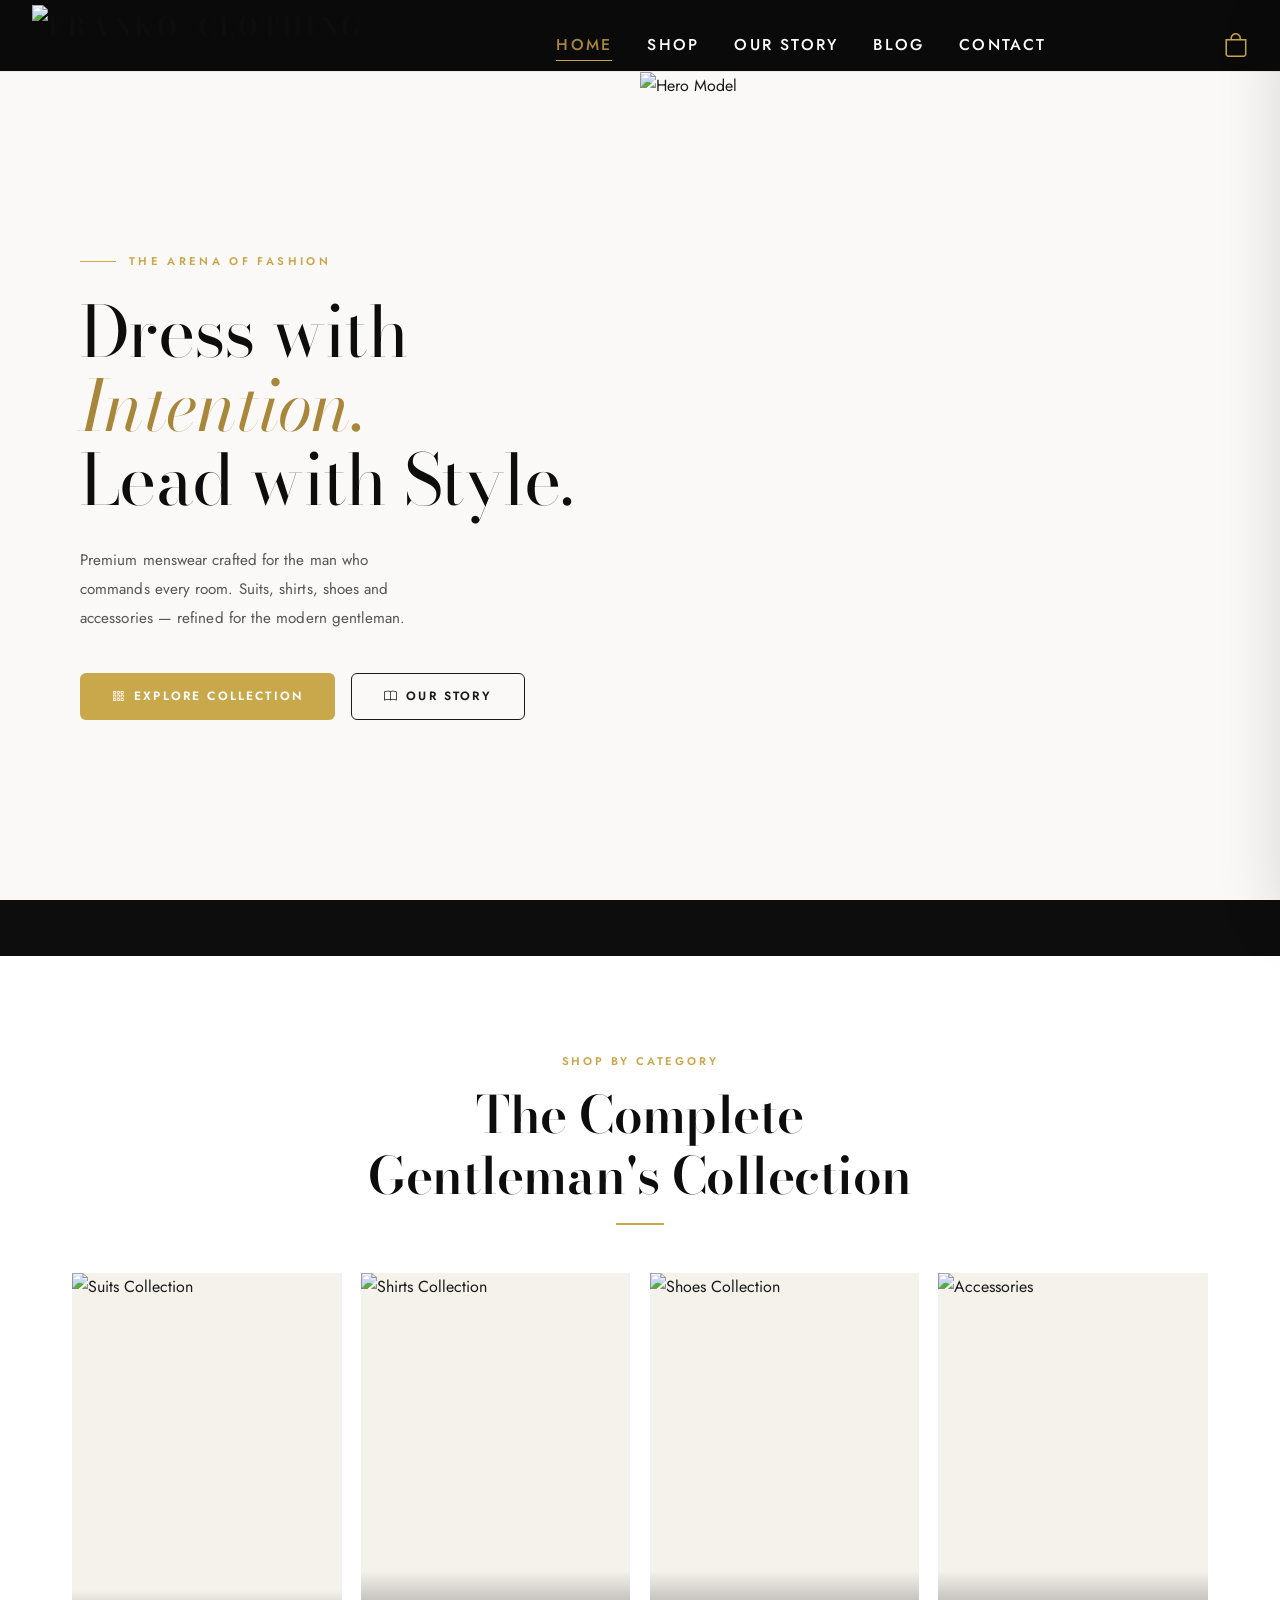
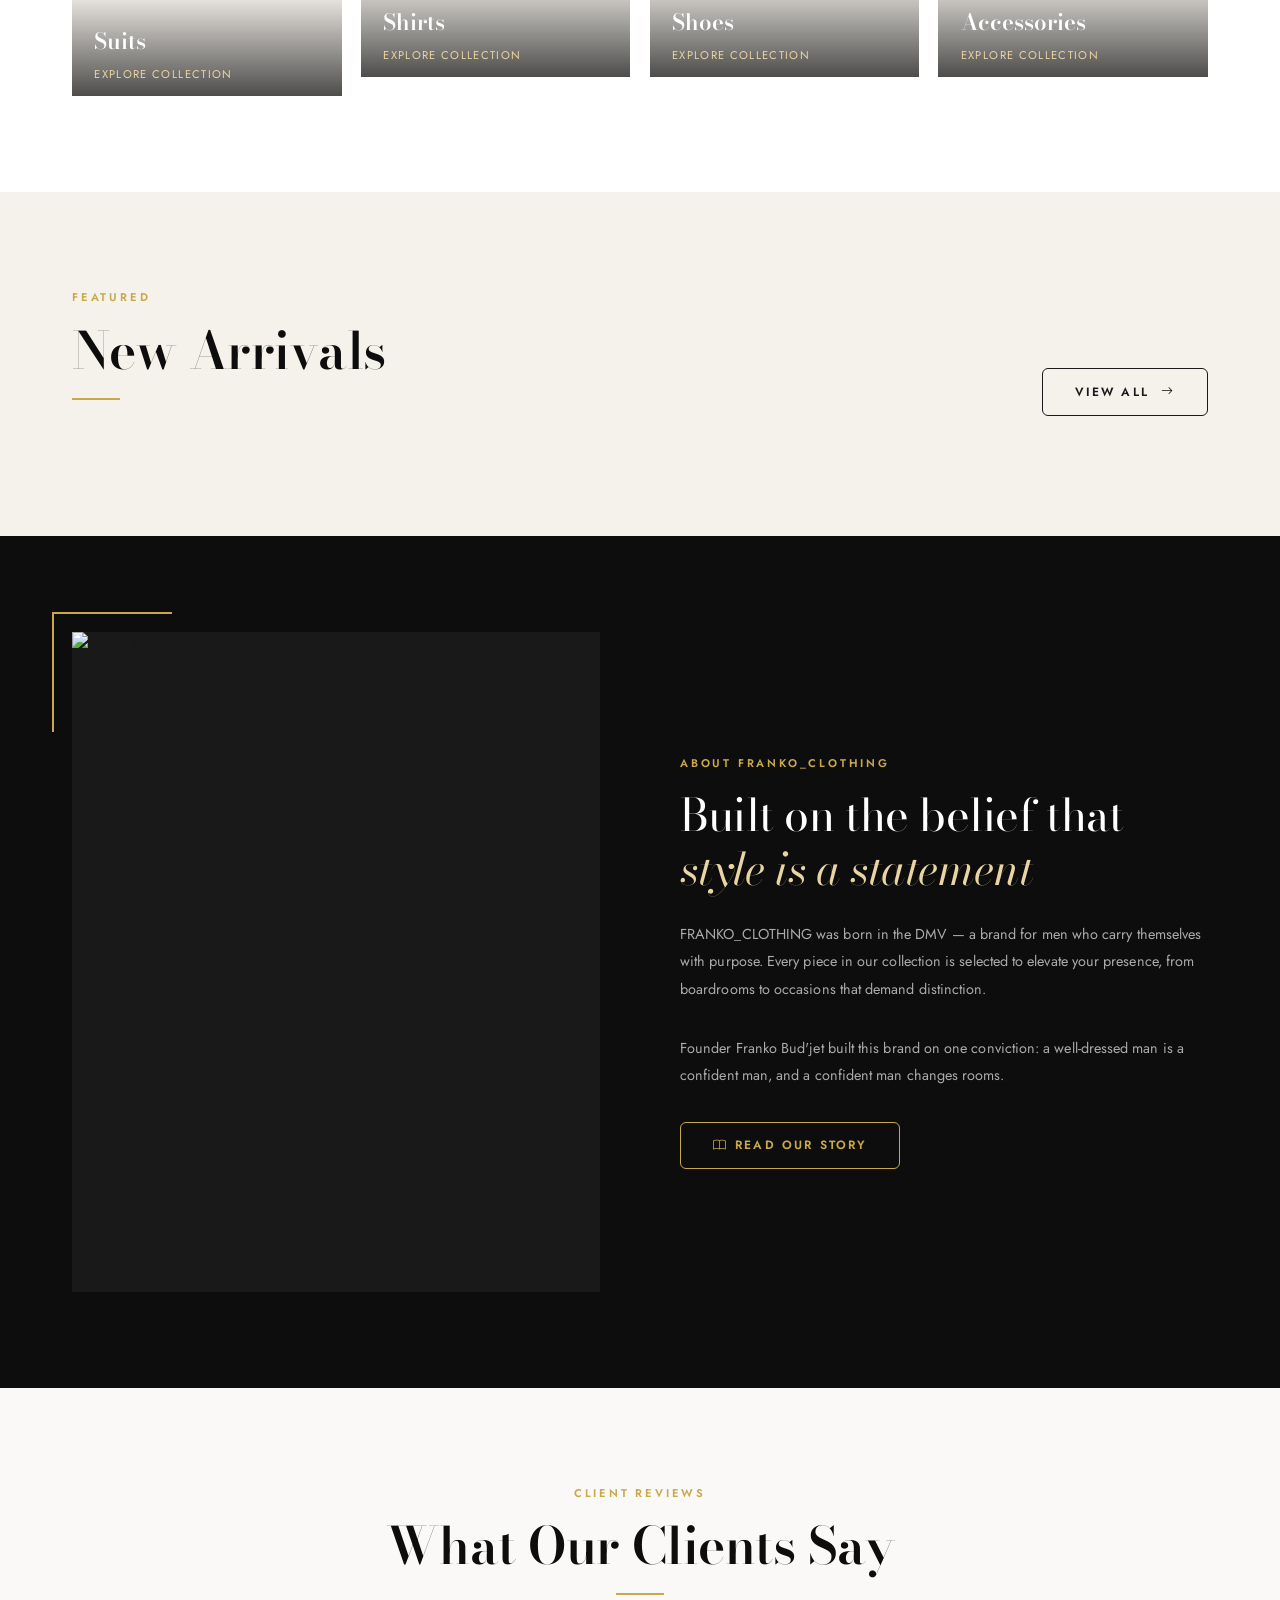
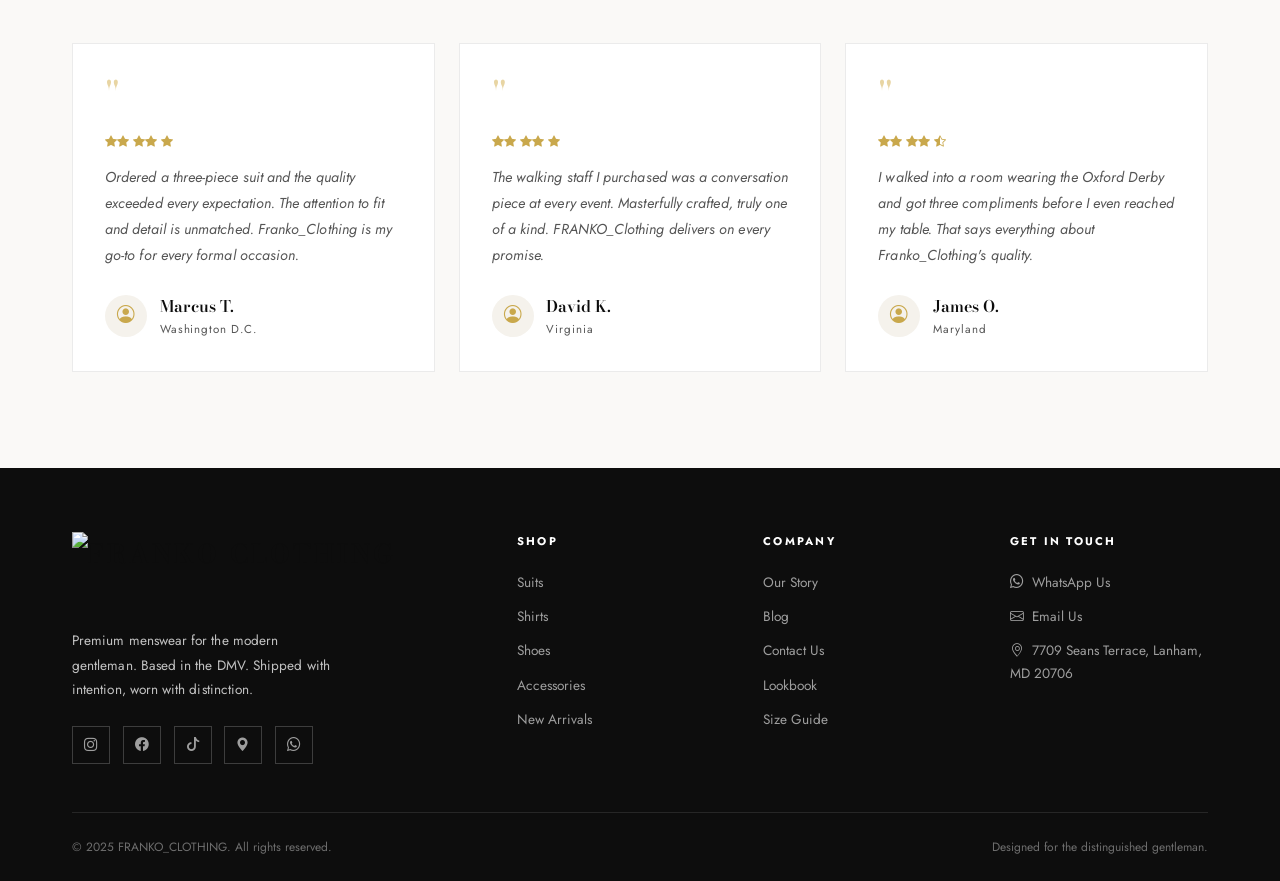
==== commit ed5b01e6: "fix: self-host Bodoni Moda + Jost to remove the font-load flash The @import from fonts.googleapis.co" ====
--- a/index.html
+++ b/index.html
@@ -11,6 +11,9 @@
   <link href="https://cdn.jsdelivr.net/npm/bootstrap@5.3.2/dist/css/bootstrap.min.css" rel="stylesheet" />
   <!-- Bootstrap Icons -->
   <link href="https://cdn.jsdelivr.net/npm/bootstrap-icons@1.11.3/font/bootstrap-icons.min.css" rel="stylesheet" />
+  <!-- Preload primary fonts to avoid a flash of fallback text -->
+  <link rel="preload" href="fonts/bodoni-moda-latin.woff2" as="font" type="font/woff2" crossorigin />
+  <link rel="preload" href="fonts/jost-latin.woff2" as="font" type="font/woff2" crossorigin />
   <!-- Custom Styles -->
   <link rel="stylesheet" href="css/style.css" />
 
--- a/css/style.css
+++ b/css/style.css
@@ -1,10 +1,75 @@
 /* =========================================
    FRANKO CLOTHING - Main Stylesheet
    Palette: Pure White + Gold/Champagne Accent
-   Fonts: Cormorant Garamond (display) + DM Sans (body)
-   ========================================= */
-
-@import url('https://fonts.googleapis.com/css2?family=Cormorant+Garamond:ital,wght@0,300;0,400;0,600;0,700;1,300;1,400&family=DM+Sans:wght@300;400;500;600&display=swap');
+   Fonts: Bodoni Moda (display, fashion serif) + Jost (body, geometric sans)
+   ========================================= */
+
+/* Self-hosted fonts — no external CDN dependency (avoids the load flash on
+   networks where fonts.googleapis.com is slow or blocked). Files in /fonts. */
+@font-face {
+  font-family: 'Bodoni Moda';
+  font-style: normal;
+  font-weight: 400 900;
+  font-display: swap;
+  src: url('../fonts/bodoni-moda-latin.woff2') format('woff2');
+  unicode-range: U+0000-00FF, U+0131, U+0152-0153, U+02BB-02BC, U+02C6, U+02DA, U+02DC, U+0304, U+0308, U+0329, U+2000-206F, U+20AC, U+2122, U+2191, U+2193, U+2212, U+2215, U+FEFF, U+FFFD;
+}
+@font-face {
+  font-family: 'Bodoni Moda';
+  font-style: normal;
+  font-weight: 400 900;
+  font-display: swap;
+  src: url('../fonts/bodoni-moda-latin-ext.woff2') format('woff2');
+  unicode-range: U+0100-02BA, U+02BD-02C5, U+02C7-02CC, U+02CE-02D7, U+02DD-02FF, U+0304, U+0308, U+0329, U+1D00-1DBF, U+1E00-1E9F, U+1EF2-1EFF, U+2020, U+20A0-20AB, U+20AD-20C0, U+2113, U+2C60-2C7F, U+A720-A7FF;
+}
+@font-face {
+  font-family: 'Bodoni Moda';
+  font-style: italic;
+  font-weight: 400 900;
+  font-display: swap;
+  src: url('../fonts/bodoni-moda-italic-latin.woff2') format('woff2');
+  unicode-range: U+0000-00FF, U+0131, U+0152-0153, U+02BB-02BC, U+02C6, U+02DA, U+02DC, U+0304, U+0308, U+0329, U+2000-206F, U+20AC, U+2122, U+2191, U+2193, U+2212, U+2215, U+FEFF, U+FFFD;
+}
+@font-face {
+  font-family: 'Bodoni Moda';
+  font-style: italic;
+  font-weight: 400 900;
+  font-display: swap;
+  src: url('../fonts/bodoni-moda-italic-latin-ext.woff2') format('woff2');
+  unicode-range: U+0100-02BA, U+02BD-02C5, U+02C7-02CC, U+02CE-02D7, U+02DD-02FF, U+0304, U+0308, U+0329, U+1D00-1DBF, U+1E00-1E9F, U+1EF2-1EFF, U+2020, U+20A0-20AB, U+20AD-20C0, U+2113, U+2C60-2C7F, U+A720-A7FF;
+}
+@font-face {
+  font-family: 'Jost';
+  font-style: normal;
+  font-weight: 300 700;
+  font-display: swap;
+  src: url('../fonts/jost-latin.woff2') format('woff2');
+  unicode-range: U+0000-00FF, U+0131, U+0152-0153, U+02BB-02BC, U+02C6, U+02DA, U+02DC, U+0304, U+0308, U+0329, U+2000-206F, U+20AC, U+2122, U+2191, U+2193, U+2212, U+2215, U+FEFF, U+FFFD;
+}
+@font-face {
+  font-family: 'Jost';
+  font-style: normal;
+  font-weight: 300 700;
+  font-display: swap;
+  src: url('../fonts/jost-latin-ext.woff2') format('woff2');
+  unicode-range: U+0100-02BA, U+02BD-02C5, U+02C7-02CC, U+02CE-02D7, U+02DD-02FF, U+0304, U+0308, U+0329, U+1D00-1DBF, U+1E00-1E9F, U+1EF2-1EFF, U+2020, U+20A0-20AB, U+20AD-20C0, U+2113, U+2C60-2C7F, U+A720-A7FF;
+}
+@font-face {
+  font-family: 'Jost';
+  font-style: italic;
+  font-weight: 300 700;
+  font-display: swap;
+  src: url('../fonts/jost-italic-latin.woff2') format('woff2');
+  unicode-range: U+0000-00FF, U+0131, U+0152-0153, U+02BB-02BC, U+02C6, U+02DA, U+02DC, U+0304, U+0308, U+0329, U+2000-206F, U+20AC, U+2122, U+2191, U+2193, U+2212, U+2215, U+FEFF, U+FFFD;
+}
+@font-face {
+  font-family: 'Jost';
+  font-style: italic;
+  font-weight: 300 700;
+  font-display: swap;
+  src: url('../fonts/jost-italic-latin-ext.woff2') format('woff2');
+  unicode-range: U+0100-02BA, U+02BD-02C5, U+02C7-02CC, U+02CE-02D7, U+02DD-02FF, U+0304, U+0308, U+0329, U+1D00-1DBF, U+1E00-1E9F, U+1EF2-1EFF, U+2020, U+20A0-20AB, U+20AD-20C0, U+2113, U+2C60-2C7F, U+A720-A7FF;
+}
 
 /* CSS Variables */
 :root {
@@ -21,8 +86,8 @@
   --light-gray: #e8e8e8;
   --border: #ebebeb;
 
-  --font-display: 'Cormorant Garamond', Georgia, serif;
-  --font-body: 'DM Sans', sans-serif;
+  --font-display: 'Bodoni Moda', 'Didot', 'Times New Roman', Georgia, serif;
+  --font-body: 'Jost', 'Helvetica Neue', Arial, sans-serif;
 
   --transition: all 0.35s cubic-bezier(0.4, 0, 0.2, 1);
   --shadow-sm: 0 2px 12px rgba(0,0,0,0.06);
@@ -49,6 +114,23 @@
   color: var(--dark);
   line-height: 1.7;
   overflow-x: hidden;
+  -webkit-font-smoothing: antialiased;
+  -moz-osx-font-smoothing: grayscale;
+  font-synthesis: none;
+}
+
+/* ---- Display type: Bodoni Moda fashion serif ---- */
+h1, h2, h3, h4,
+.hero-title, .section-title, .about-hero-title,
+.story-title, .milestones-title, .founder-story-title {
+  font-optical-sizing: auto;
+  letter-spacing: -0.01em;
+  font-feature-settings: "lnum" 1, "kern" 1;
+}
+
+/* Body copy: keep Jost comfortably legible */
+p, li, .section-subtitle, .hero-desc {
+  letter-spacing: 0.005em;
 }
 
 img {
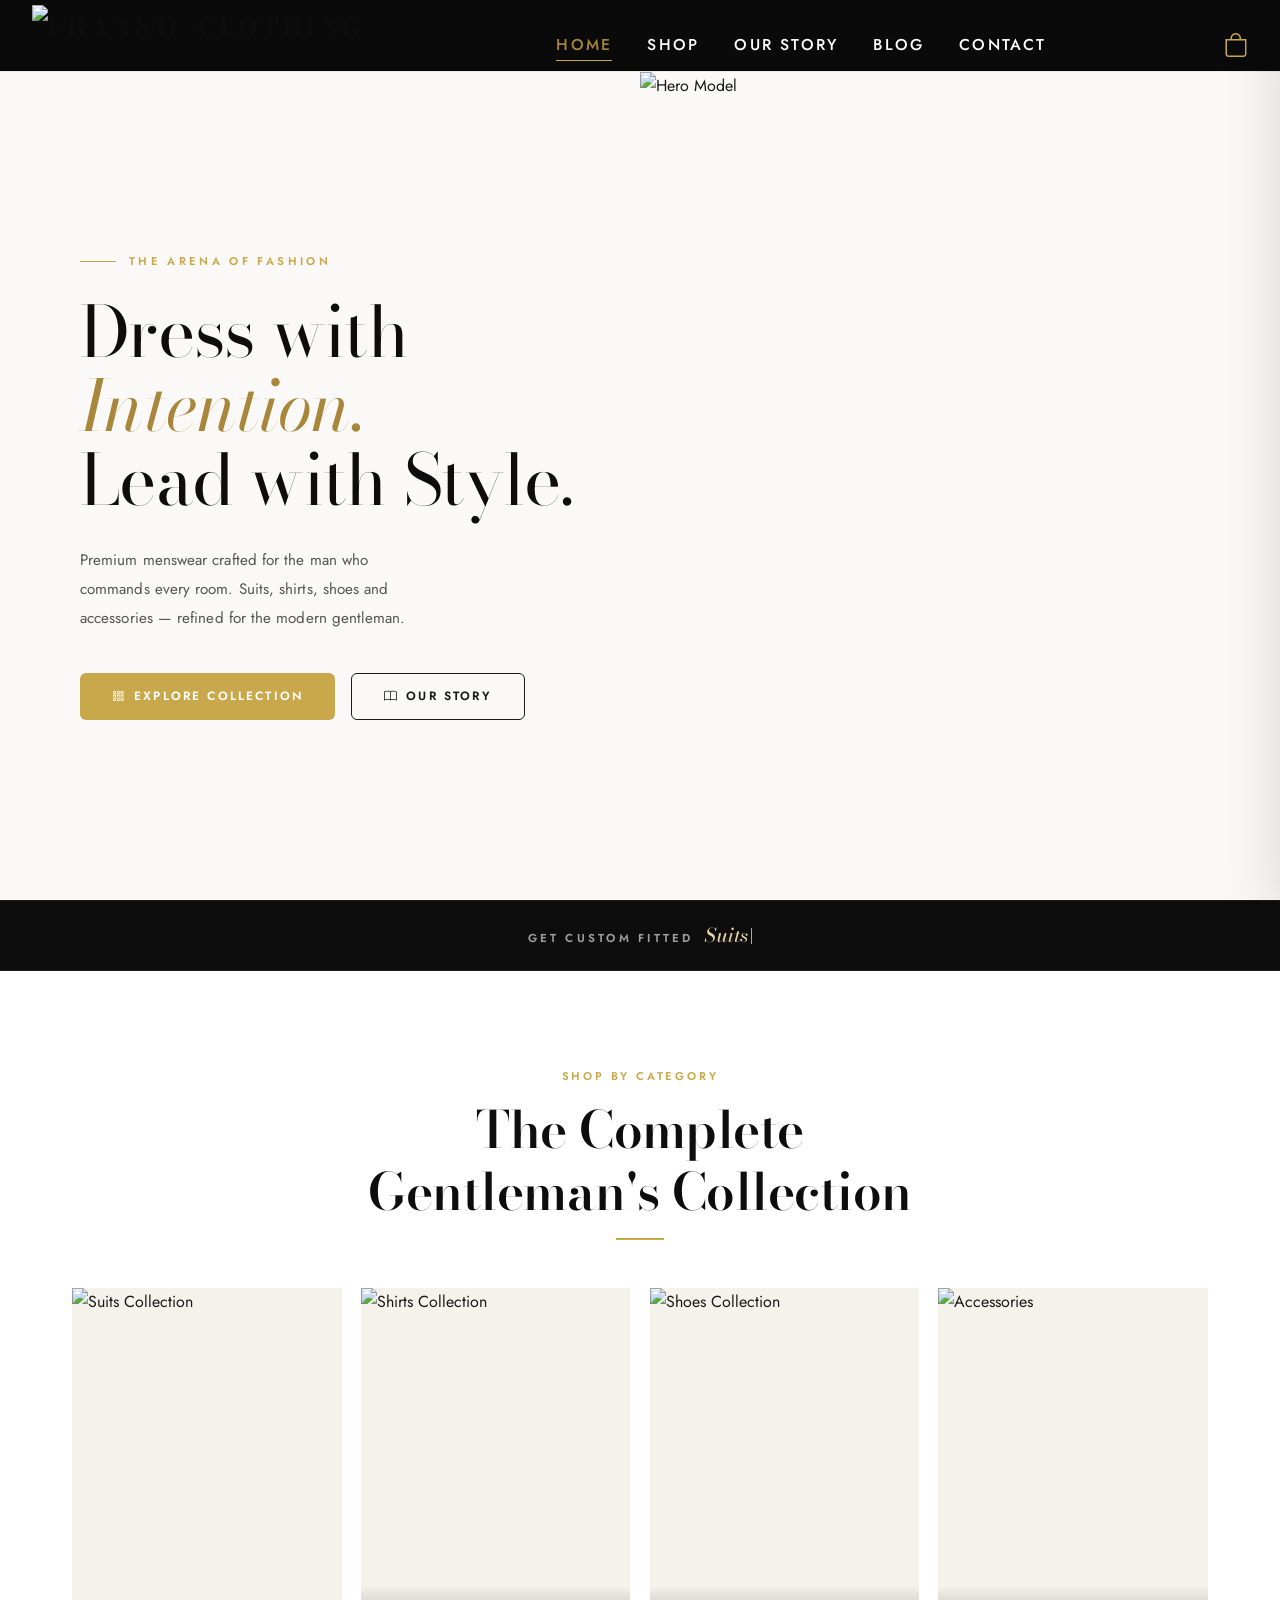
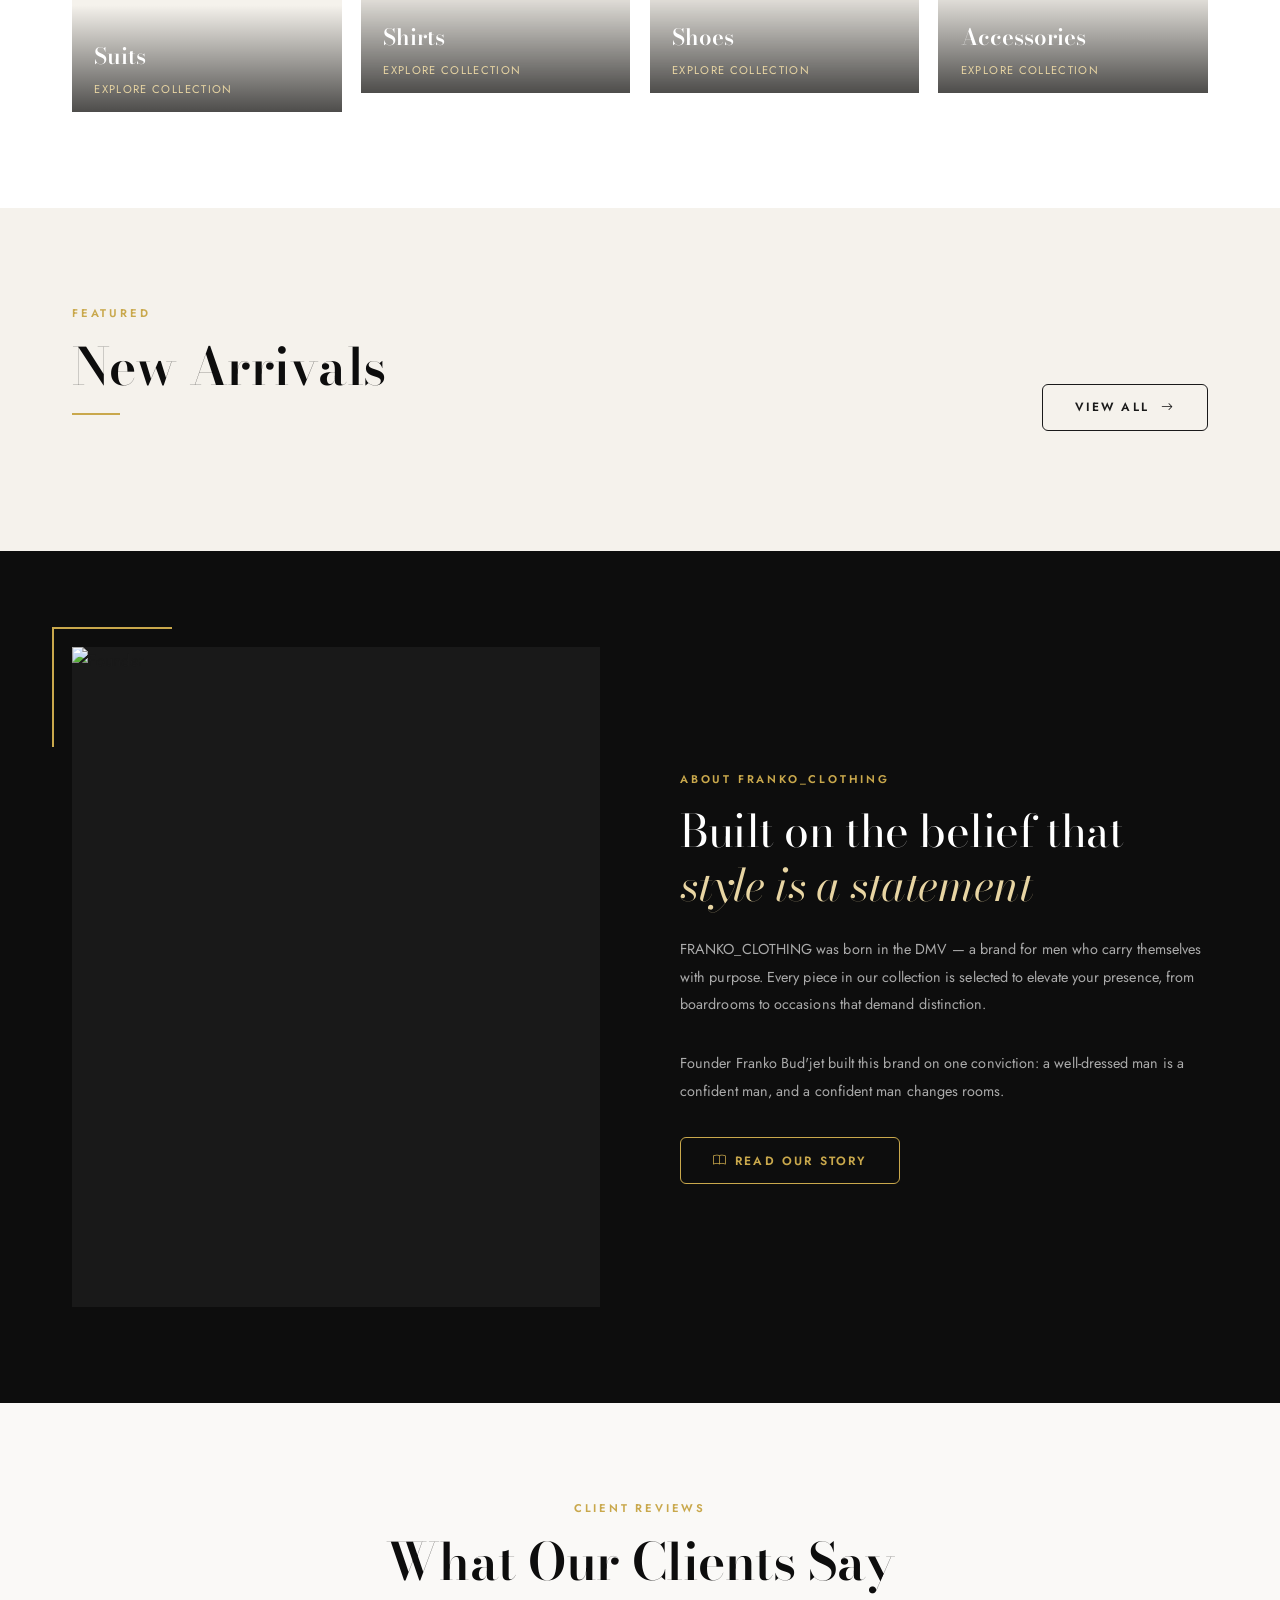
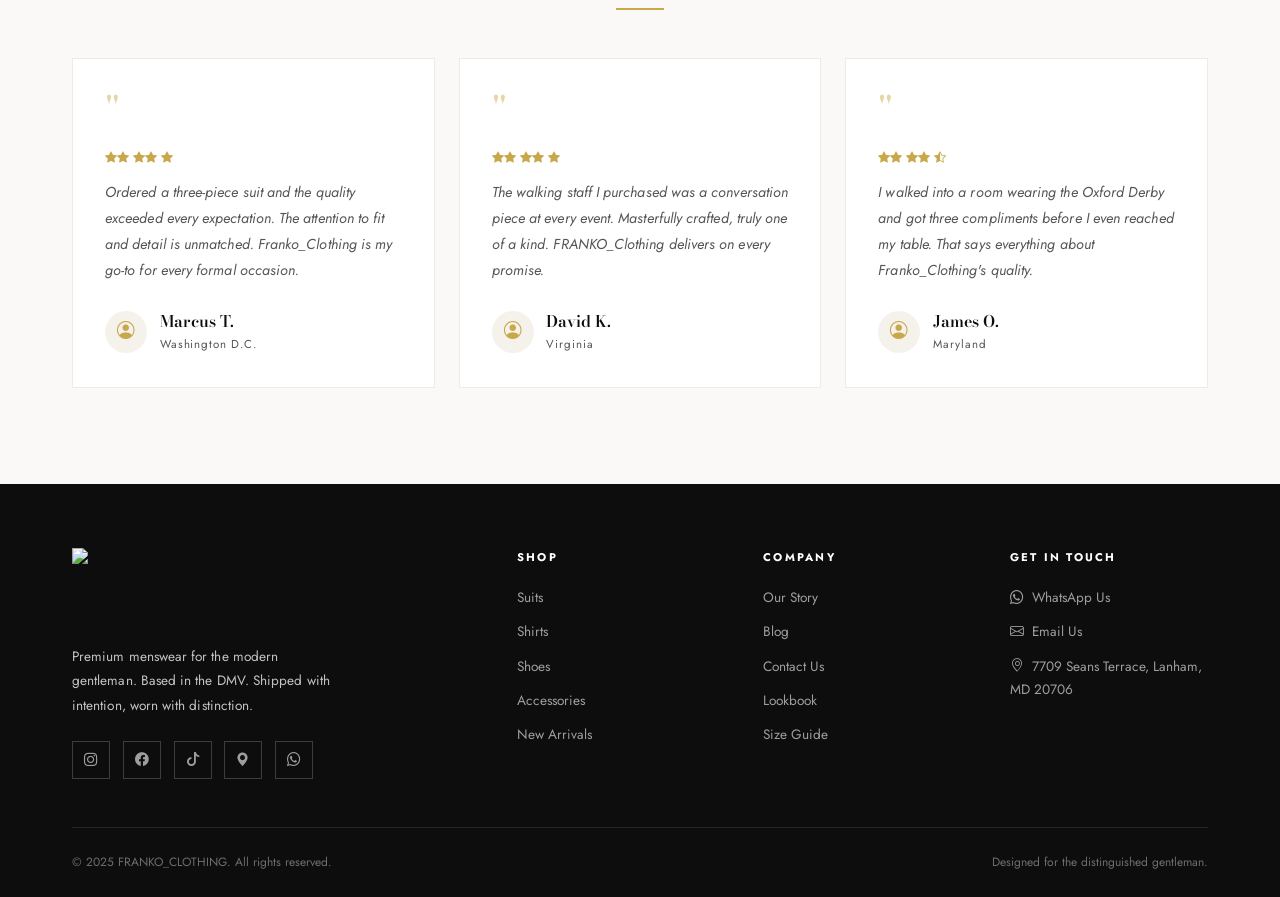
==== commit 95fc9ba5: "feat: add "Get Custom Fitted" typewriter rotator strip on the home page Replaces the unused (comment" ====
--- a/index.html
+++ b/index.html
@@ -132,40 +132,66 @@
       background: var(--border);
     }
 
-    /* ---- MARQUEE STRIP ---- */
-    .marquee-strip {
+    /* ---- "GET CUSTOM FITTED" ROTATING STRIP ---- */
+    .fitted-strip {
       background: var(--black);
-      padding: 0.9rem 0;
+      padding: 1.15rem 0;
       overflow: hidden;
+      border-top: 1px solid rgba(255,255,255,0.06);
+      border-bottom: 1px solid rgba(255,255,255,0.06);
+    }
+
+    .fitted-strip-inner {
+      display: flex;
+      align-items: baseline;
+      justify-content: center;
+      gap: 0.75rem;
+      flex-wrap: wrap;
+      padding: 0 1.5rem;
+      text-align: center;
+    }
+
+    .fitted-label {
+      font-family: var(--font-body);
+      font-size: 0.72rem;
+      font-weight: 600;
+      letter-spacing: 0.28em;
+      text-transform: uppercase;
+      color: rgba(255,255,255,0.6);
+    }
+
+    .fitted-rotator {
+      display: inline-flex;
+      align-items: baseline;
+    }
+
+    .fitted-word {
+      font-family: var(--font-display);
+      font-style: italic;
+      font-size: 1.2rem;
+      font-weight: 500;
+      letter-spacing: 0.01em;
+      color: var(--gold-light);
       white-space: nowrap;
     }
 
-    .marquee-inner {
-      display: inline-flex;
-      animation: marquee 22s linear infinite;
-      gap: 0;
-    }
-
-    .marquee-item {
-      font-size: 0.7rem;
-      font-weight: 600;
-      letter-spacing: 0.22em;
-      text-transform: uppercase;
-      color: rgba(255,255,255,0.7);
-      padding: 0 2.5rem;
-      display: inline-flex;
-      align-items: center;
-      gap: 1rem;
-    }
-
-    .marquee-item i {
-      color: var(--gold);
-      font-size: 0.6rem;
-    }
-
-    @keyframes marquee {
-      0% { transform: translateX(0); }
-      100% { transform: translateX(-50%); }
+    .fitted-caret {
+      display: inline-block;
+      width: 1px;
+      height: 1em;
+      margin-left: 3px;
+      background: var(--gold);
+      transform: translateY(2px);
+      animation: fitted-blink 1s steps(1) infinite;
+    }
+
+    @keyframes fitted-blink {
+      0%, 50%   { opacity: 1; }
+      50.01%, 100% { opacity: 0; }
+    }
+
+    @media (max-width: 480px) {
+      .fitted-strip-inner { flex-direction: column; gap: 0.3rem; }
     }
 
     /* ---- CATEGORIES SECTION ---- */
@@ -523,25 +549,15 @@
   </div>
 </section>
 
-<!-- ===================== MARQUEE STRIP ===================== -->
-<div class="marquee-strip">
-  <div class="marquee-inner">
-    <!-- First set -->
-    <!-- <span class="marquee-item">Premium Suits <i class="bi bi-diamond-fill"></i></span>
-    <span class="marquee-item">Luxury Shirts <i class="bi bi-diamond-fill"></i></span>
-    <span class="marquee-item">Fine Shoes <i class="bi bi-diamond-fill"></i></span>
-    <span class="marquee-item">Exclusive Accessories <i class="bi bi-diamond-fill"></i></span>
-    <span class="marquee-item">Walking Sticks & Staffs <i class="bi bi-diamond-fill"></i></span>
-    <span class="marquee-item">New Arrivals 2025 <i class="bi bi-diamond-fill"></i></span>
-    <span class="marquee-item">DMV's Finest <i class="bi bi-diamond-fill"></i></span> -->
-    <!-- Duplicate for seamless loop -->
-    <!-- <span class="marquee-item">Premium Suits <i class="bi bi-diamond-fill"></i></span>
-    <span class="marquee-item">Luxury Shirts <i class="bi bi-diamond-fill"></i></span>
-    <span class="marquee-item">Fine Shoes <i class="bi bi-diamond-fill"></i></span>
-    <span class="marquee-item">Exclusive Accessories <i class="bi bi-diamond-fill"></i></span>
-    <span class="marquee-item">Walking Sticks & Staffs <i class="bi bi-diamond-fill"></i></span>
-    <span class="marquee-item">New Arrivals 2025 <i class="bi bi-diamond-fill"></i></span>
-    <span class="marquee-item">DMV's Finest <i class="bi bi-diamond-fill"></i></span> -->
+<!-- ===================== "GET CUSTOM FITTED" ROTATING STRIP ===================== -->
+<div class="fitted-strip">
+  <div class="fitted-strip-inner">
+    <span class="fitted-label">Get Custom Fitted</span>
+    <span class="fitted-rotator" id="fittedRotator"
+          data-words="Suits,Tuxedos,Shirts,Kaftans,African Attires"
+          aria-live="polite">
+      <span class="fitted-word">Suits</span><span class="fitted-caret" aria-hidden="true"></span>
+    </span>
   </div>
 </div>
 
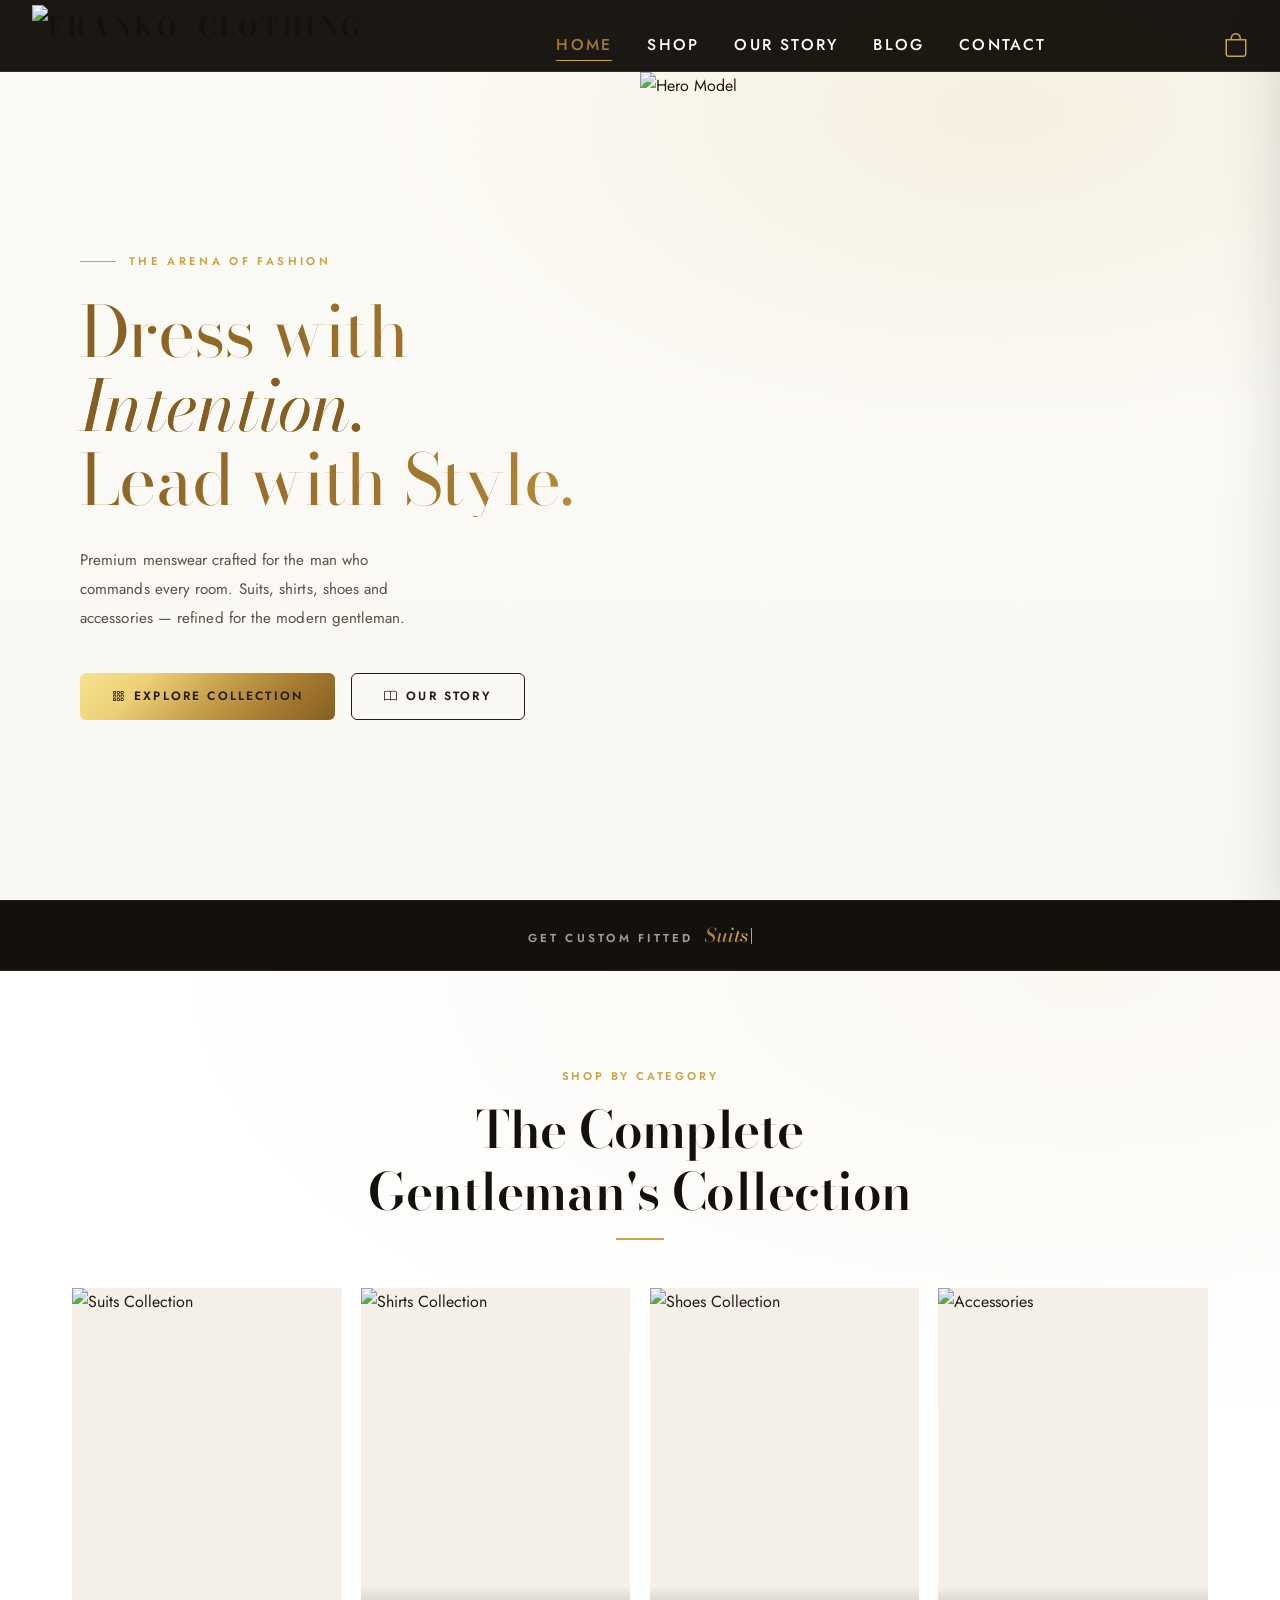
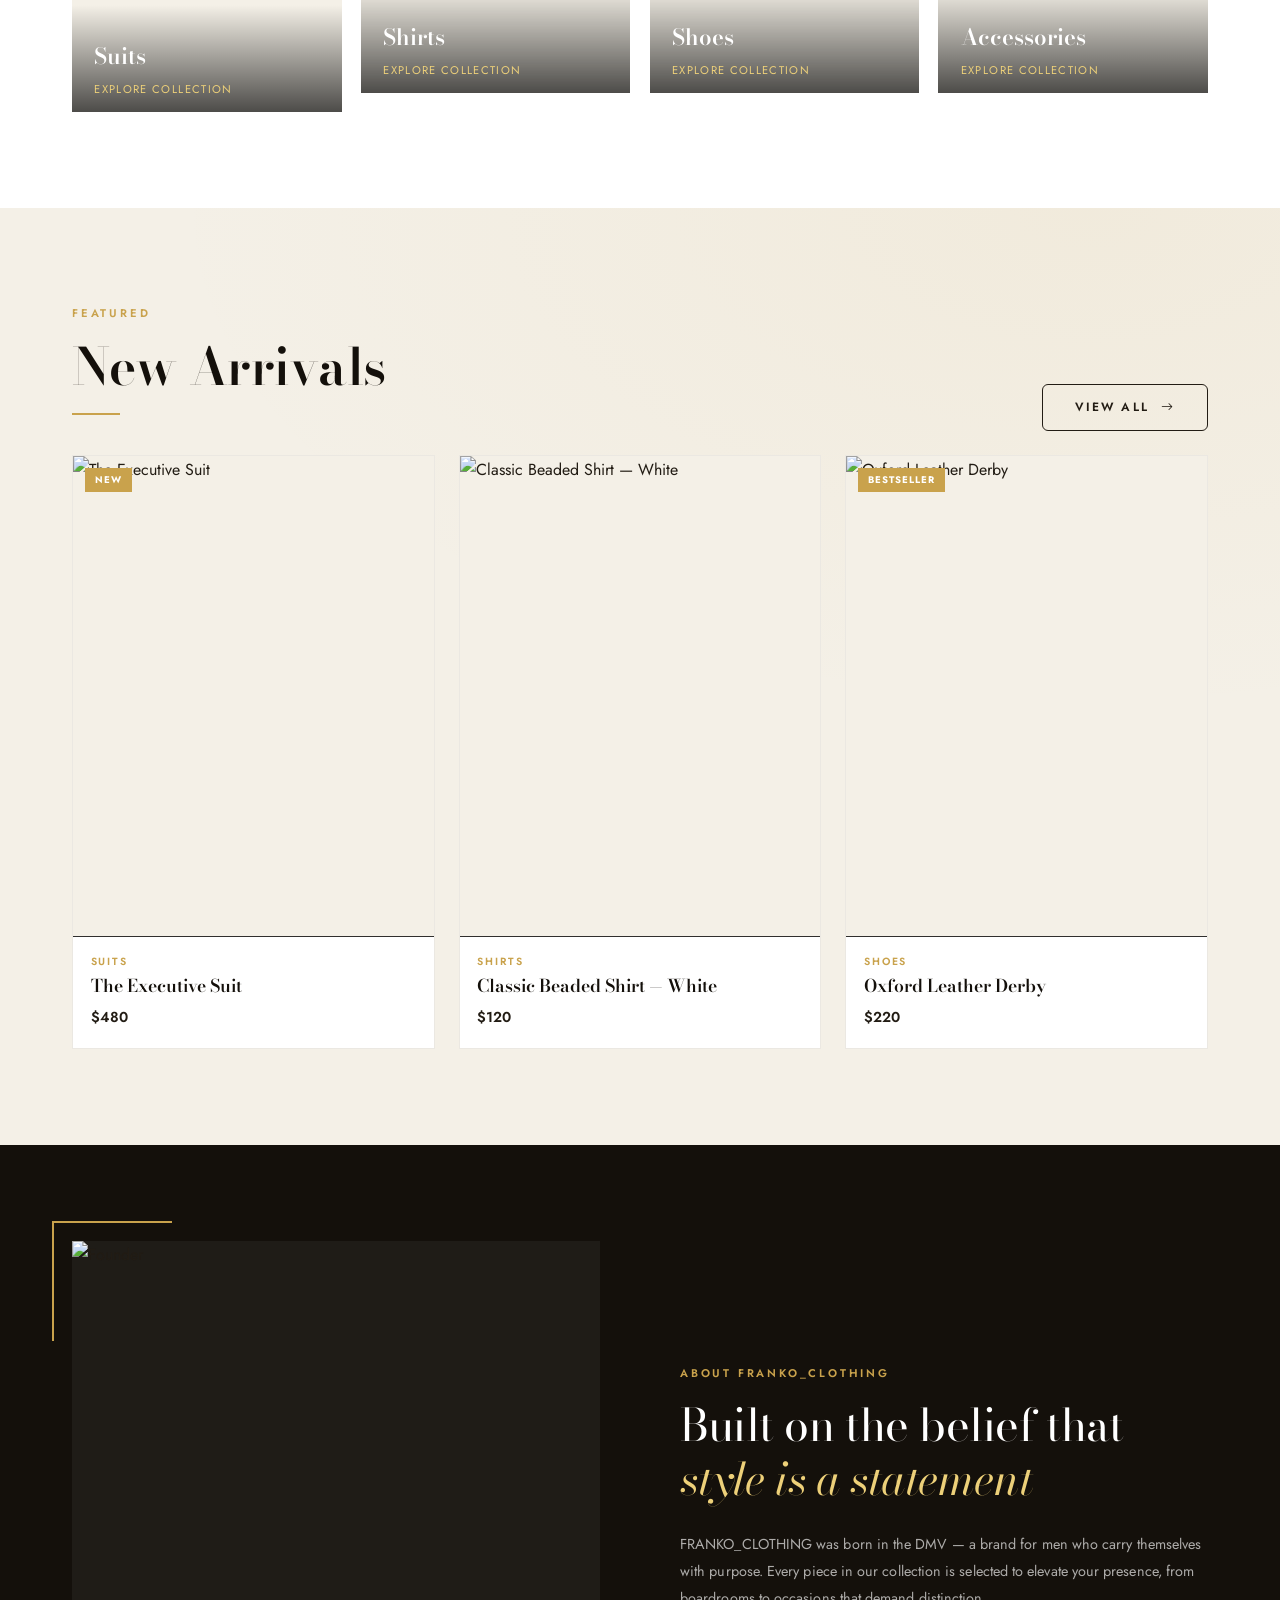
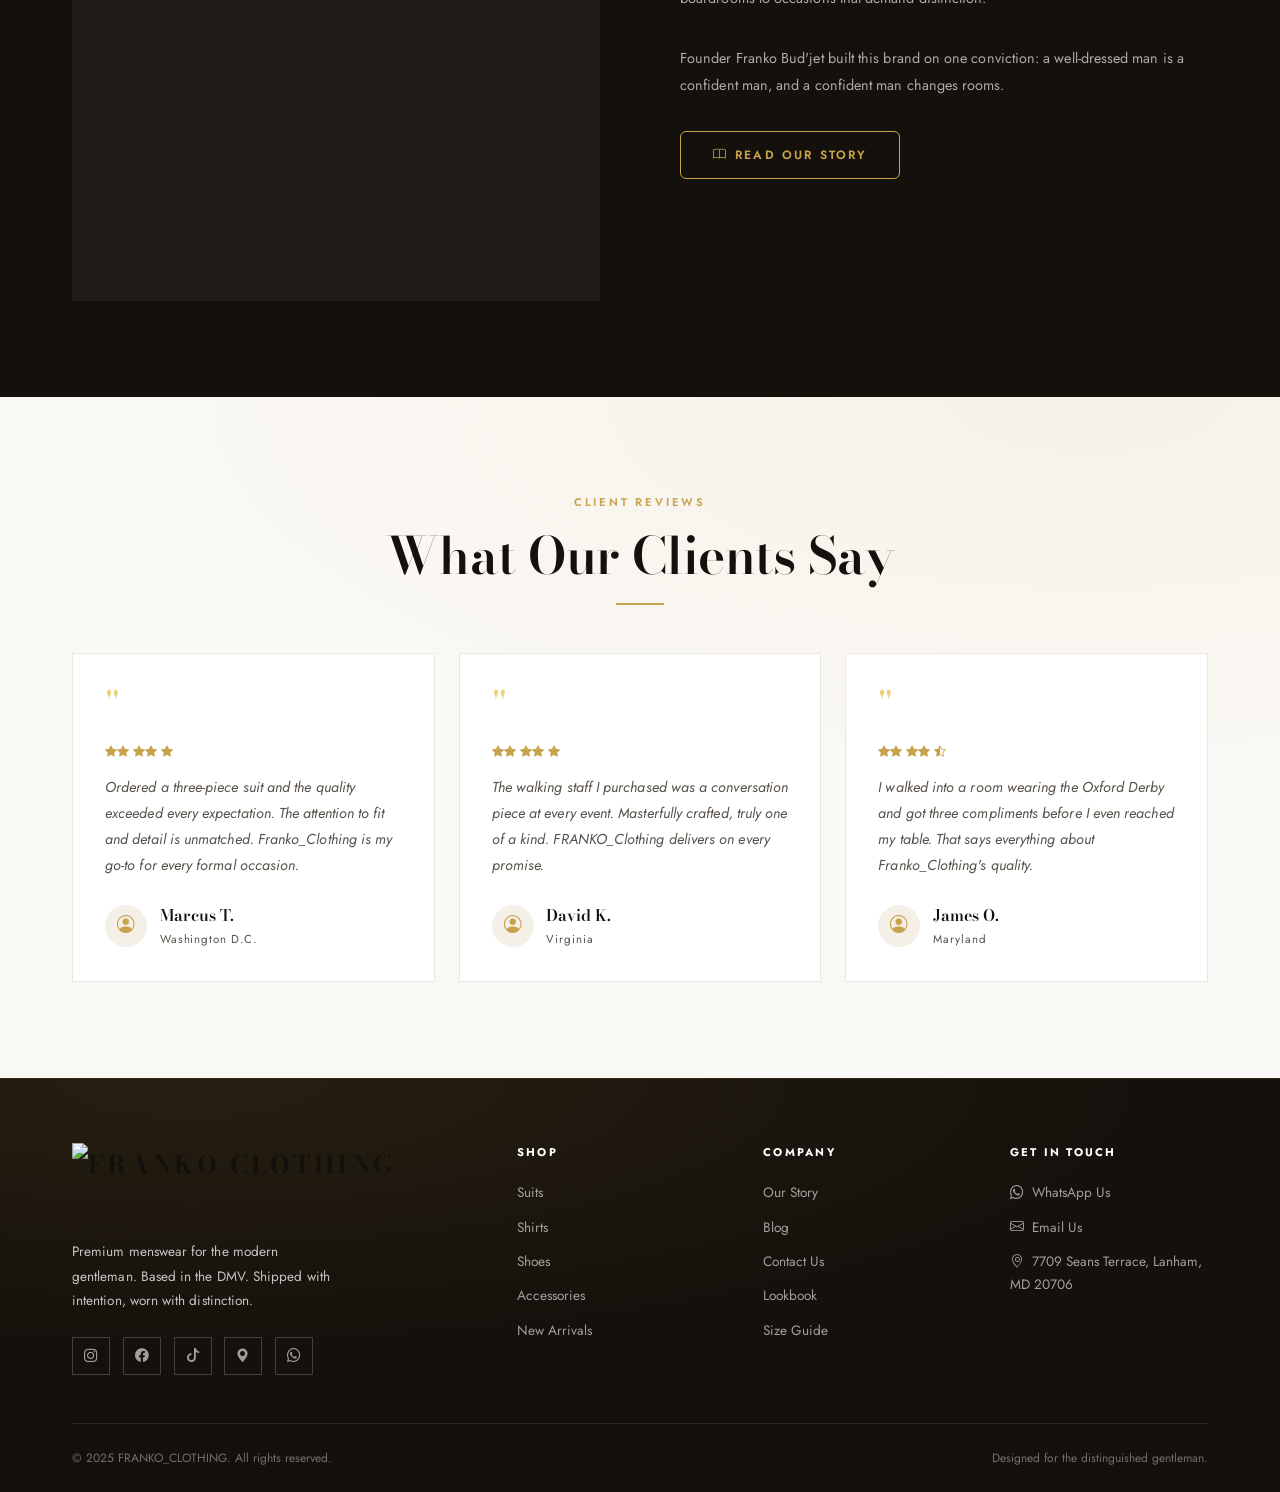
==== commit 1bf6f8e0: "style: align palette to the logo's gold foil + add gradient depth - Retune gold tokens to the values" ====
--- a/index.html
+++ b/index.html
@@ -21,7 +21,9 @@
     /* ---- HERO SECTION ---- */
     .hero {
       min-height: 100vh;
-      background: var(--off-white);
+      background:
+        radial-gradient(80% 60% at 78% 12%, rgba(201,162,76,0.12) 0%, rgba(201,162,76,0) 60%),
+        linear-gradient(180deg, #fdfbf6 0%, var(--off-white) 100%);
       display: grid;
       grid-template-columns: 1fr 1fr;
       padding-top: 72px;
@@ -59,15 +61,23 @@
     .hero-title {
       font-family: var(--font-display);
       font-size: clamp(3rem, 5.5vw, 5.2rem);
-      font-weight: 300;
+      font-weight: 400;
       line-height: 1.05;
-      color: var(--black);
       margin-bottom: 1.8rem;
+      /* Metallic gold sampled from the logo, with a slow light-on-foil sweep */
+      background: var(--grad-foil-sheen-onlight);
+      background-size: 300% 100%;
+      -webkit-background-clip: text;
+      background-clip: text;
+      -webkit-text-fill-color: transparent;
+      color: var(--gold-dark);
+      animation: foil-sweep 11s linear infinite;
     }
 
     .hero-title em {
       font-style: italic;
-      color: var(--gold-dark);
+      -webkit-text-fill-color: var(--gold-deep);
+      color: var(--gold-deep);
     }
 
     .hero-desc {
@@ -171,8 +181,15 @@
       font-size: 1.2rem;
       font-weight: 500;
       letter-spacing: 0.01em;
+      white-space: nowrap;
+      /* Metallic gold-foil fill + shimmer (matches the logo) */
+      background: var(--grad-foil-sheen);
+      background-size: 300% 100%;
+      -webkit-background-clip: text;
+      background-clip: text;
+      -webkit-text-fill-color: transparent;
       color: var(--gold-light);
-      white-space: nowrap;
+      animation: foil-sweep 7s linear infinite;
     }
 
     .fitted-caret {
--- a/css/style.css
+++ b/css/style.css
@@ -74,17 +74,42 @@
 /* CSS Variables */
 :root {
   --white: #ffffff;
-  --off-white: #faf9f7;
-  --cream: #f5f2ec;
-  --gold: #c9a84c;
-  --gold-light: #e8d5a3;
-  --gold-dark: #a8863a;
-  --champagne: #f5e6c8;
-  --black: #0d0d0d;
-  --dark: #1a1a1a;
-  --mid: #555555;
-  --light-gray: #e8e8e8;
-  --border: #ebebeb;
+  --off-white: #faf8f4;
+  --cream: #f4f0e7;
+
+  /* Gold — sampled from the FRANKO logo's metallic foil ramp
+     (highlight #f8e080 → core #c8a050 → deep bronze #8a5f22) */
+  --gold-highlight: #f8e390;
+  --gold-light: #edd079;
+  --gold: #c9a24c;
+  --gold-dark: #a67a30;
+  --gold-deep: #855f22;
+  --champagne: #f7ebc7;
+
+  /* Warm espresso near-blacks — pair with gold better than cold black */
+  --black: #14100b;
+  --dark: #221c14;
+  --espresso: #14100b;
+  --espresso-soft: #221c14;
+
+  --mid: #57514a;
+  --light-gray: #e8e5df;
+  --border: #ebe8e2;
+
+  /* Signature metallic gold-foil gradient + a wide version for shimmer */
+  --grad-foil: linear-gradient(135deg,
+      var(--gold-highlight) 0%, var(--gold-light) 24%, var(--gold) 50%,
+      var(--gold-dark) 76%, var(--gold-deep) 100%);
+  /* For gold text on DARK backgrounds — bright near-white glint */
+  --grad-foil-sheen: linear-gradient(115deg,
+      var(--gold-dark) 0%, var(--gold) 30%, var(--gold-highlight) 45%,
+      #fff6da 50%, var(--gold-highlight) 55%, var(--gold) 70%, var(--gold-dark) 100%);
+  /* For gold text on LIGHT backgrounds — stays readable, glint is a soft light gold */
+  --grad-foil-sheen-onlight: linear-gradient(115deg,
+      var(--gold-deep) 0%, var(--gold-dark) 30%, var(--gold) 46%,
+      var(--gold-light) 50%, var(--gold) 54%, var(--gold-dark) 70%, var(--gold-deep) 100%);
+  /* Faint warm wash for light section backgrounds */
+  --wash-warm: radial-gradient(120% 90% at 85% 0%, rgba(201,162,76,0.07) 0%, rgba(201,162,76,0) 60%);
 
   --font-display: 'Bodoni Moda', 'Didot', 'Times New Roman', Georgia, serif;
   --font-body: 'Jost', 'Helvetica Neue', Arial, sans-serif;
@@ -212,9 +237,9 @@
   display: flex;
   align-items: center;
   justify-content: space-between;
-  background: rgba(0, 0, 0, 0.96);
+  background: rgba(18, 14, 9, 0.96);
   backdrop-filter: blur(12px);
-  border-bottom: 1px solid var(--border);
+  border-bottom: 1px solid rgba(201, 162, 76, 0.14);
   transition: var(--transition);
 }
 
@@ -376,14 +401,15 @@
 }
 
 .btn-primary {
-  background: var(--gold);
-  color: var(--white);
+  background: var(--grad-foil);
+  background-color: var(--gold);
+  color: #241a06;
 }
 
 .btn-primary:hover {
-  background: var(--gold-dark);
+  filter: brightness(1.05) saturate(1.05);
   transform: translateY(-2px);
-  box-shadow: 0 8px 24px rgba(201, 168, 76, 0.35);
+  box-shadow: 0 10px 28px rgba(166, 122, 48, 0.42);
 }
 
 .btn-outline {
@@ -486,6 +512,7 @@
 .product-image img {
   height: 100%;
   transition: transform 0.6s ease;
+  cursor: zoom-in;
 }
 
 .product-card:hover .product-image img {
@@ -504,6 +531,94 @@
   text-transform: uppercase;
   padding: 4px 10px;
   z-index: 2;
+}
+
+/* Play button — shown on product cards that have a video */
+.product-video-btn {
+  position: absolute;
+  top: 50%;
+  left: 50%;
+  transform: translate(-50%, -50%) scale(0.92);
+  width: 56px;
+  height: 56px;
+  display: flex;
+  align-items: center;
+  justify-content: center;
+  border: 1px solid rgba(255, 255, 255, 0.75);
+  border-radius: 50%;
+  background: rgba(13, 13, 13, 0.45);
+  backdrop-filter: blur(2px);
+  color: #fff;
+  font-size: 1.5rem;
+  cursor: pointer;
+  opacity: 0;
+  transition: opacity 0.3s ease, transform 0.3s var(--ease-out-soft), background 0.3s ease;
+  z-index: 4;
+}
+.product-video-btn i { transform: translateX(1px); }
+.product-card:hover .product-video-btn,
+.product-video-btn:focus-visible {
+  opacity: 1;
+  transform: translate(-50%, -50%) scale(1);
+}
+.product-video-btn:hover {
+  background: var(--gold);
+  border-color: var(--gold);
+}
+/* Keep it visible on touch devices where there is no hover */
+@media (hover: none) {
+  .product-video-btn { opacity: 1; }
+}
+
+/* ---- Media lightbox (product images + videos) ---- */
+.media-lightbox {
+  display: none;
+  position: fixed;
+  inset: 0;
+  z-index: 9999;
+  background: rgba(0, 0, 0, 0.92);
+  align-items: center;
+  justify-content: center;
+}
+.media-lightbox.open { display: flex; }
+.media-lightbox-inner {
+  max-width: 92vw;
+  max-height: 90vh;
+  display: flex;
+  align-items: center;
+  justify-content: center;
+}
+.media-lightbox-inner img,
+.media-lightbox-inner video {
+  max-width: 92vw;
+  max-height: 90vh;
+  object-fit: contain;
+  box-shadow: 0 0 60px rgba(0, 0, 0, 0.5);
+}
+.media-lightbox-inner video { background: #000; }
+.media-lightbox-video {
+  position: relative;
+  width: min(92vw, 1100px);
+  aspect-ratio: 16 / 9;
+  box-shadow: 0 0 60px rgba(0, 0, 0, 0.5);
+}
+.media-lightbox-video iframe {
+  position: absolute;
+  inset: 0;
+  width: 100%;
+  height: 100%;
+  border: 0;
+}
+.media-lightbox-close {
+  position: fixed;
+  top: 1.5rem;
+  right: 2rem;
+  background: none;
+  border: none;
+  color: #fff;
+  font-size: 2rem;
+  line-height: 1;
+  cursor: pointer;
 }
 
 .product-actions-overlay {
@@ -776,9 +891,12 @@
    FOOTER
    ========================================= */
 .footer {
-  background: var(--black);
+  background:
+    radial-gradient(140% 120% at 15% 0%, rgba(201,162,76,0.10) 0%, rgba(201,162,76,0) 55%),
+    var(--espresso);
   color: rgba(255,255,255,0.75);
   padding: 4rem 0 0;
+  border-top: 1px solid rgba(201,162,76,0.18);
 }
 
 .footer-grid {
@@ -1014,7 +1132,7 @@
   width: 100%;
   transform: scaleX(0);
   transform-origin: 0 50%;
-  background: linear-gradient(90deg, var(--gold-dark), var(--gold), var(--gold-light));
+  background: linear-gradient(90deg, var(--gold-deep), var(--gold-dark), var(--gold), var(--gold-highlight));
   z-index: 1200;
   pointer-events: none;
   transition: transform 0.1s linear;
@@ -1032,7 +1150,7 @@
 }
 .navbar.scrolled {
   height: 64px;
-  background: rgba(0, 0, 0, 0.98);
+  background: rgba(18, 14, 9, 0.98);
   box-shadow: 0 6px 30px rgba(0, 0, 0, 0.28);
 }
 .navbar.scrolled .nav-logo {
@@ -1156,6 +1274,73 @@
   background: var(--gold-dark);
   color: var(--white);
 }
+
+/* =========================================
+   LOGO / GOLD-FOIL TREATMENT
+   Metallic gold sampled from the FRANKO logo,
+   applied as a gradient + slow "light on foil"
+   shimmer on select elements.
+   ========================================= */
+
+/* Shared shimmer: a bright band drifts across a mostly-flat gradient */
+@keyframes foil-sweep {
+  0%   { background-position: 220% 50%; }
+  100% { background-position: -120% 50%; }
+}
+
+.foil-text {
+  background: var(--grad-foil);
+  -webkit-background-clip: text;
+  background-clip: text;
+  -webkit-text-fill-color: transparent;
+  color: var(--gold-dark);            /* fallback for non-webkit */
+}
+
+.foil-shimmer {
+  background: var(--grad-foil-sheen);
+  background-size: 300% 100%;
+  -webkit-background-clip: text;
+  background-clip: text;
+  -webkit-text-fill-color: transparent;
+  color: var(--gold-dark);
+  animation: foil-sweep 7s linear infinite;
+}
+
+/* Warm wash behind the footer heading area already handled; add a faint
+   champagne glow to the main light sections for depth */
+body .categories-section,
+body .featured-section,
+body .testimonials-section,
+body .about-intro,
+body .values-section,
+body .contact-section {
+  background-image: var(--wash-warm);
+  background-repeat: no-repeat;
+}
+
+/* Nav logo — a slow glint sweeping across the mark, like light on foil */
+.navbar-brand {
+  position: relative;
+  overflow: hidden;
+}
+.navbar-brand::after {
+  content: '';
+  position: absolute;
+  inset: 0;
+  background: linear-gradient(115deg,
+      transparent 42%, rgba(255, 246, 218, 0.55) 50%, transparent 58%);
+  transform: translateX(-130%);
+  animation: brand-glint 6.5s ease-in-out 2s infinite;
+  pointer-events: none;
+}
+@keyframes brand-glint {
+  0%, 62%   { transform: translateX(-130%); }
+  78%       { transform: translateX(130%); }
+  100%      { transform: translateX(130%); }
+}
+
+/* Primary button keeps its gradient fill; give the label a touch more weight */
+.btn-primary { text-shadow: 0 1px 0 rgba(255, 255, 255, 0.15); }
 
 /* ---- Respect reduced-motion preference ---- */
 @media (prefers-reduced-motion: reduce) {
@@ -1185,4 +1370,9 @@
   body.page-leaving {
     opacity: 1 !important;
   }
-}
+  .foil-shimmer {
+    animation: none !important;
+    background-position: 50% 50% !important;
+  }
+  .navbar-brand::after { display: none !important; }
+}
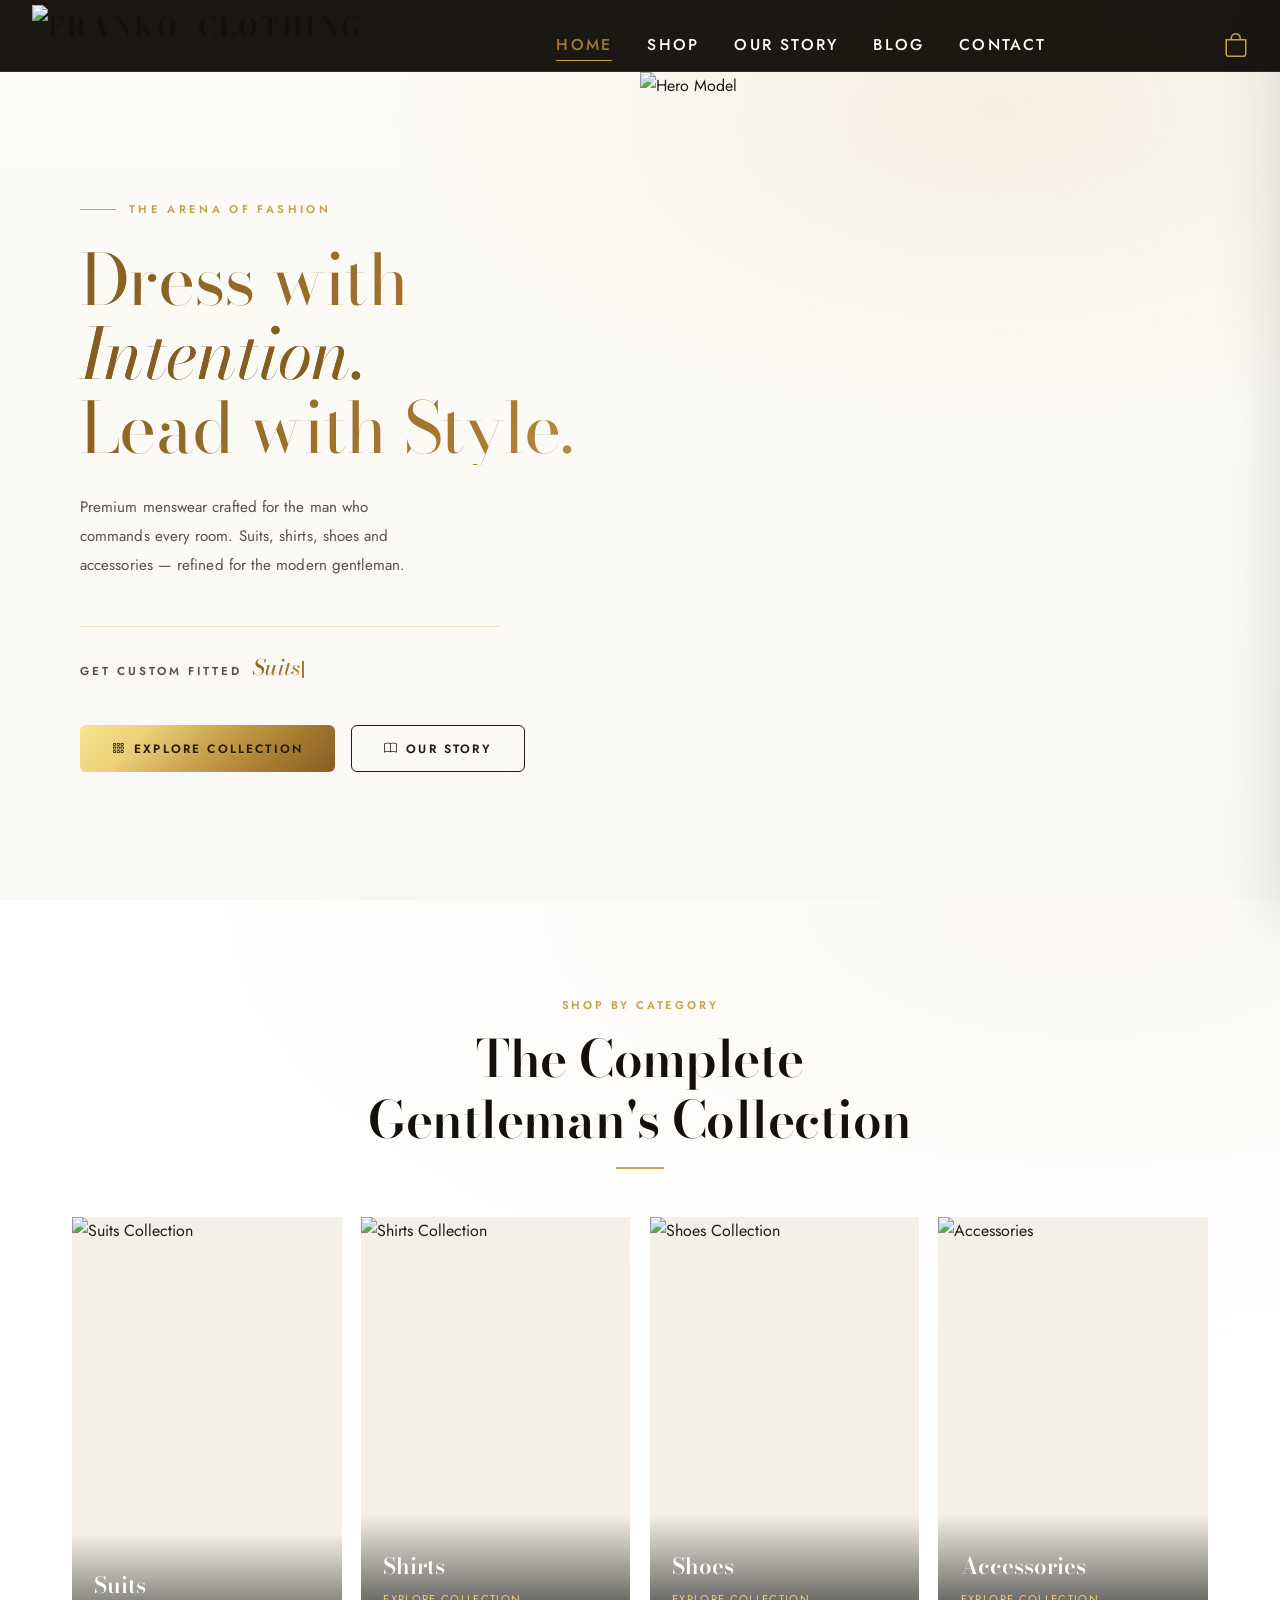
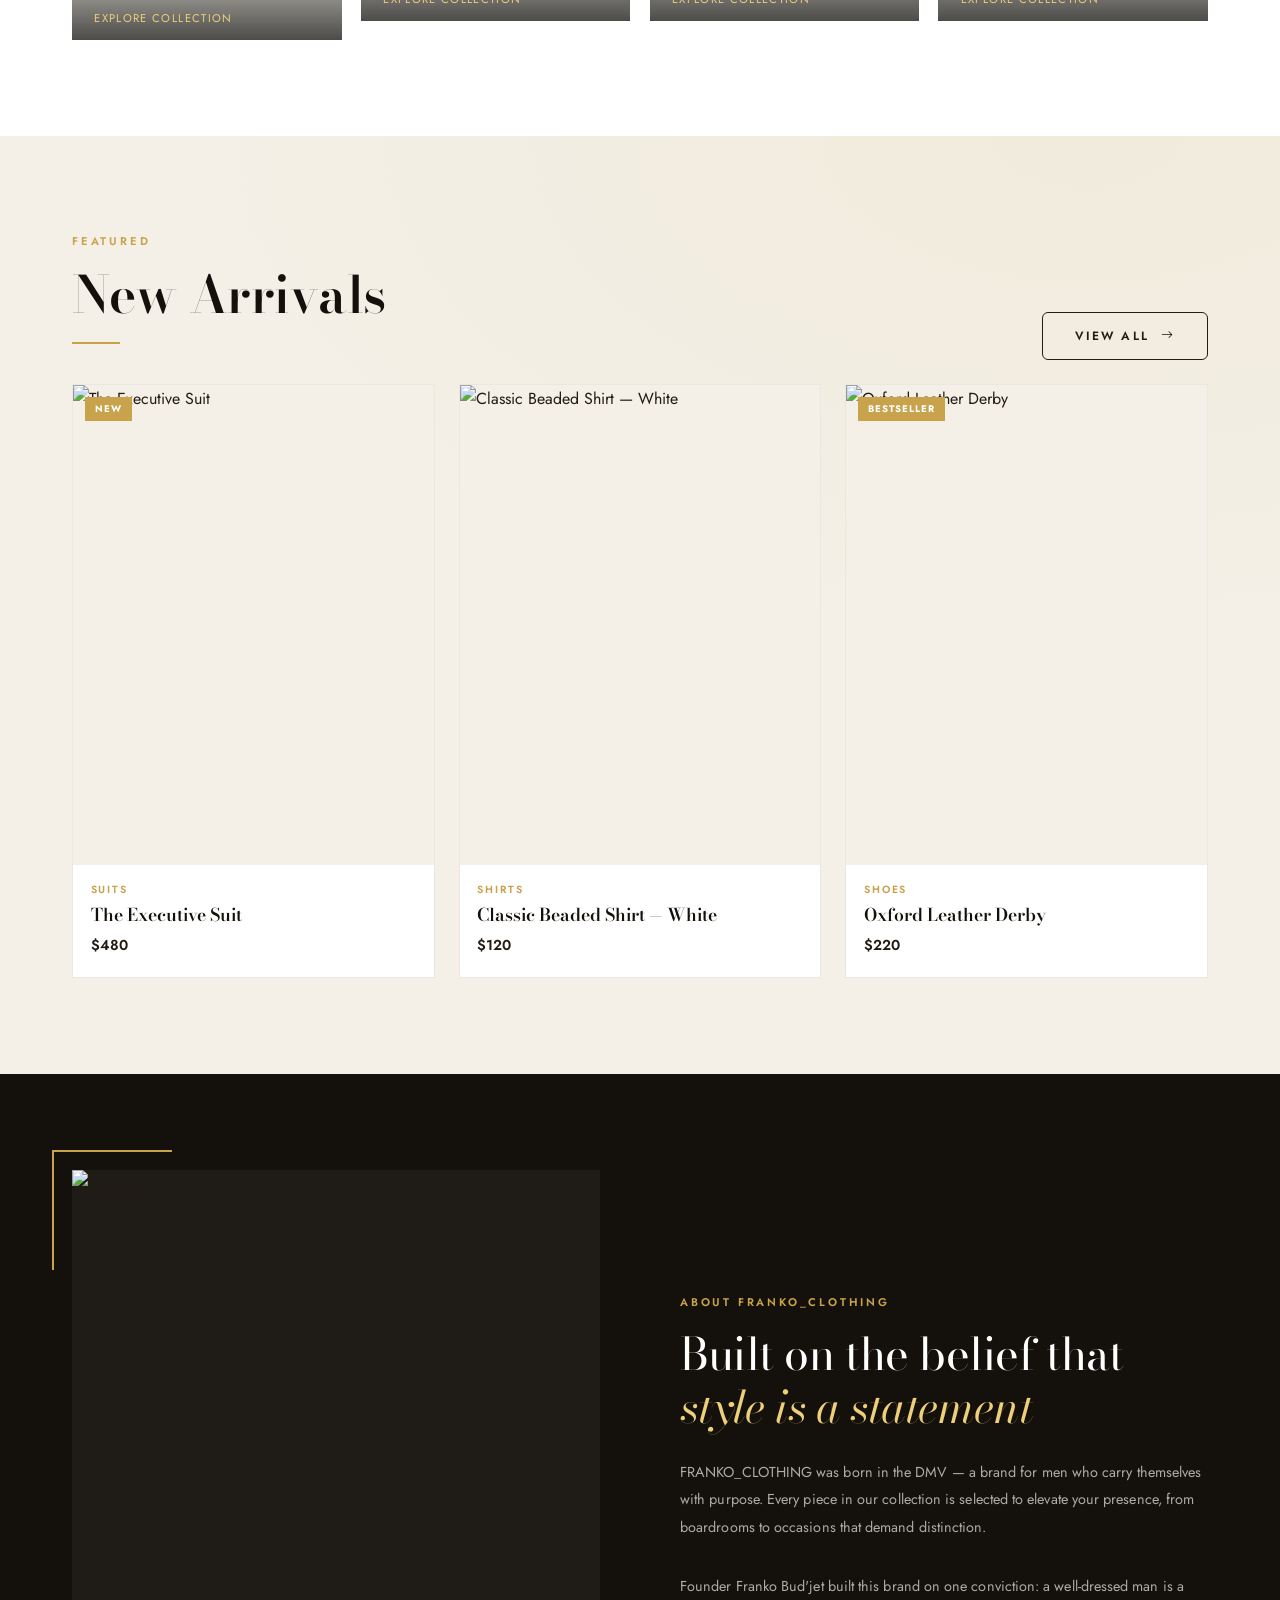
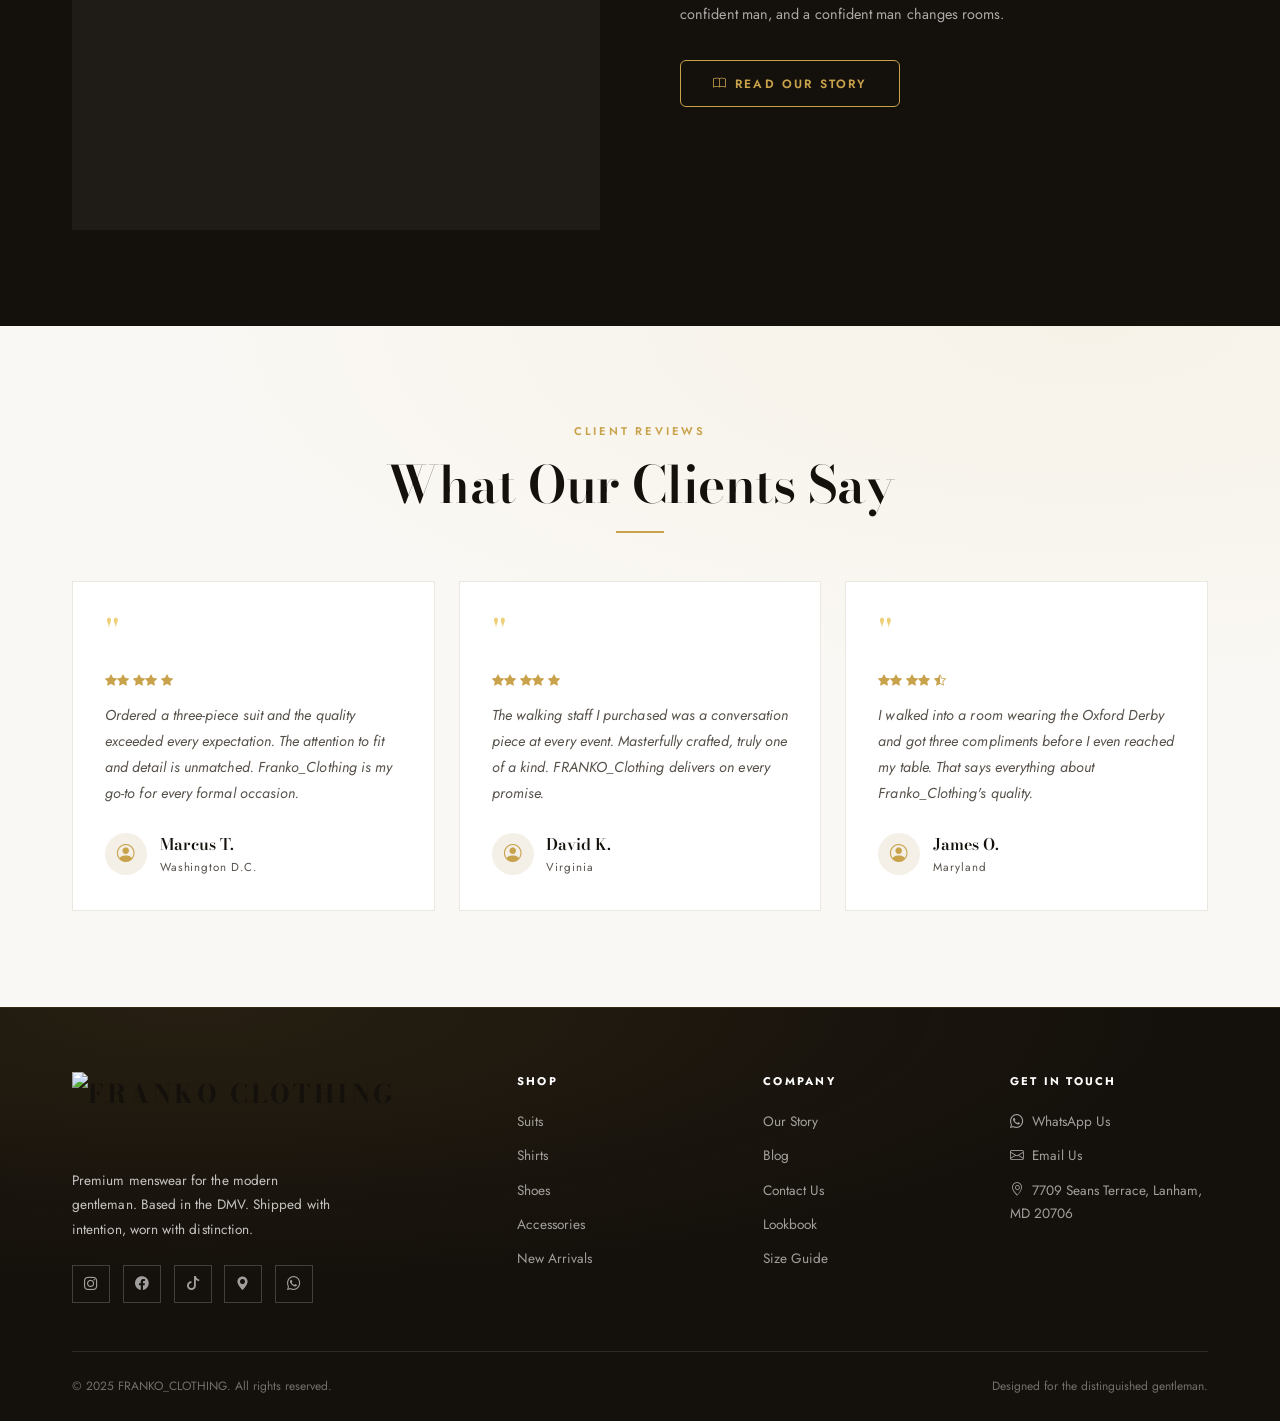
==== commit 2593dde6: "style: move "Get Custom Fitted" rotator into the hero, above the CTAs It was a separate full-width s" ====
--- a/index.html
+++ b/index.html
@@ -143,31 +143,26 @@
     }
 
     /* ---- "GET CUSTOM FITTED" ROTATING STRIP ---- */
-    .fitted-strip {
-      background: var(--black);
-      padding: 1.15rem 0;
-      overflow: hidden;
-      border-top: 1px solid rgba(255,255,255,0.06);
-      border-bottom: 1px solid rgba(255,255,255,0.06);
-    }
-
-    .fitted-strip-inner {
+    /* ---- "Get Custom Fitted" rotator — sits in the hero, above the buttons ---- */
+    .hero-fitted {
       display: flex;
       align-items: baseline;
-      justify-content: center;
-      gap: 0.75rem;
+      gap: 0.7rem;
       flex-wrap: wrap;
-      padding: 0 1.5rem;
-      text-align: center;
+      max-width: 420px;
+      margin: 0.4rem 0 2.4rem;
+      padding-top: 1.4rem;
+      border-top: 1px solid rgba(201, 162, 76, 0.28);
     }
 
     .fitted-label {
       font-family: var(--font-body);
       font-size: 0.72rem;
       font-weight: 600;
-      letter-spacing: 0.28em;
+      letter-spacing: 0.26em;
       text-transform: uppercase;
-      color: rgba(255,255,255,0.6);
+      color: var(--mid);
+      white-space: nowrap;
     }
 
     .fitted-rotator {
@@ -178,27 +173,27 @@
     .fitted-word {
       font-family: var(--font-display);
       font-style: italic;
-      font-size: 1.2rem;
+      font-size: 1.35rem;
       font-weight: 500;
       letter-spacing: 0.01em;
       white-space: nowrap;
-      /* Metallic gold-foil fill + shimmer (matches the logo) */
-      background: var(--grad-foil-sheen);
+      /* Metallic gold-foil fill + shimmer (readable on the light hero) */
+      background: var(--grad-foil-sheen-onlight);
       background-size: 300% 100%;
       -webkit-background-clip: text;
       background-clip: text;
       -webkit-text-fill-color: transparent;
-      color: var(--gold-light);
-      animation: foil-sweep 7s linear infinite;
+      color: var(--gold-dark);
+      animation: foil-sweep 9s linear infinite;
     }
 
     .fitted-caret {
       display: inline-block;
-      width: 1px;
-      height: 1em;
-      margin-left: 3px;
-      background: var(--gold);
-      transform: translateY(2px);
+      width: 2px;
+      height: 1.05em;
+      margin-left: 2px;
+      background: var(--gold-dark);
+      transform: translateY(3px);
       animation: fitted-blink 1s steps(1) infinite;
     }
 
@@ -207,8 +202,8 @@
       50.01%, 100% { opacity: 0; }
     }
 
-    @media (max-width: 480px) {
-      .fitted-strip-inner { flex-direction: column; gap: 0.3rem; }
+    @media (max-width: 768px) {
+      .hero-fitted { max-width: none; justify-content: center; }
     }
 
     /* ---- CATEGORIES SECTION ---- */
@@ -532,7 +527,16 @@
       Suits, shirts, shoes and accessories — refined for the modern gentleman.
     </p>
 
-    <div class="hero-actions reveal" style="transition-delay:0.3s;">
+    <div class="hero-fitted reveal" style="transition-delay:0.3s;">
+      <span class="fitted-label">Get Custom Fitted</span>
+      <span class="fitted-rotator" id="fittedRotator"
+            data-words="Suits,Tuxedos,Shirts,Kaftans,African Attires"
+            aria-live="polite">
+        <span class="fitted-word">Suits</span><span class="fitted-caret" aria-hidden="true"></span>
+      </span>
+    </div>
+
+    <div class="hero-actions reveal" style="transition-delay:0.4s;">
       <a href="pages/shop.html" class="btn btn-primary">
         <i class="bi bi-grid-3x3-gap"></i> Explore Collection
       </a>
@@ -565,18 +569,6 @@
     <img src="images/hero/hero-main.jpg" alt="Hero Model" loading="lazy" style="width:100%;height:100%;object-fit:cover; object-position: bottom;">
   </div>
 </section>
-
-<!-- ===================== "GET CUSTOM FITTED" ROTATING STRIP ===================== -->
-<div class="fitted-strip">
-  <div class="fitted-strip-inner">
-    <span class="fitted-label">Get Custom Fitted</span>
-    <span class="fitted-rotator" id="fittedRotator"
-          data-words="Suits,Tuxedos,Shirts,Kaftans,African Attires"
-          aria-live="polite">
-      <span class="fitted-word">Suits</span><span class="fitted-caret" aria-hidden="true"></span>
-    </span>
-  </div>
-</div>
 
 <!-- ===================== SECTION 2: CATEGORIES ===================== -->
 <section class="categories-section">
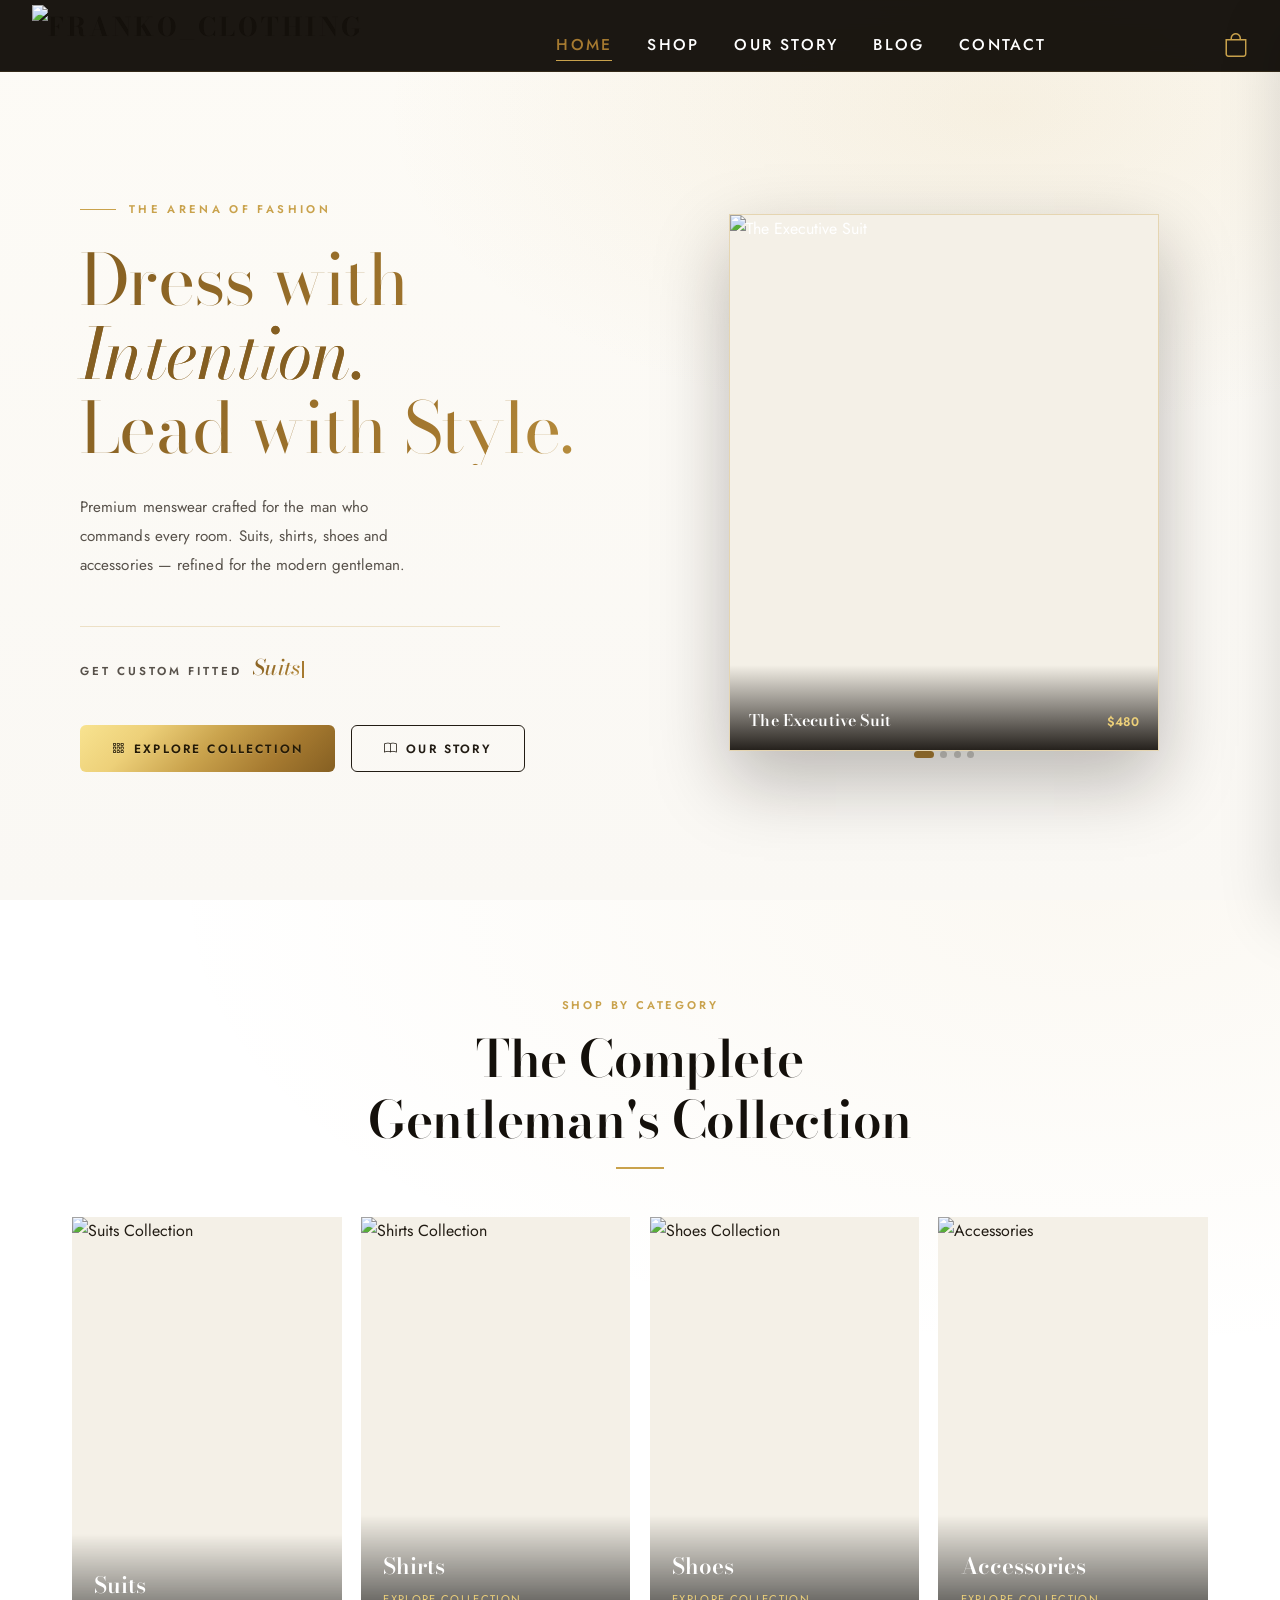
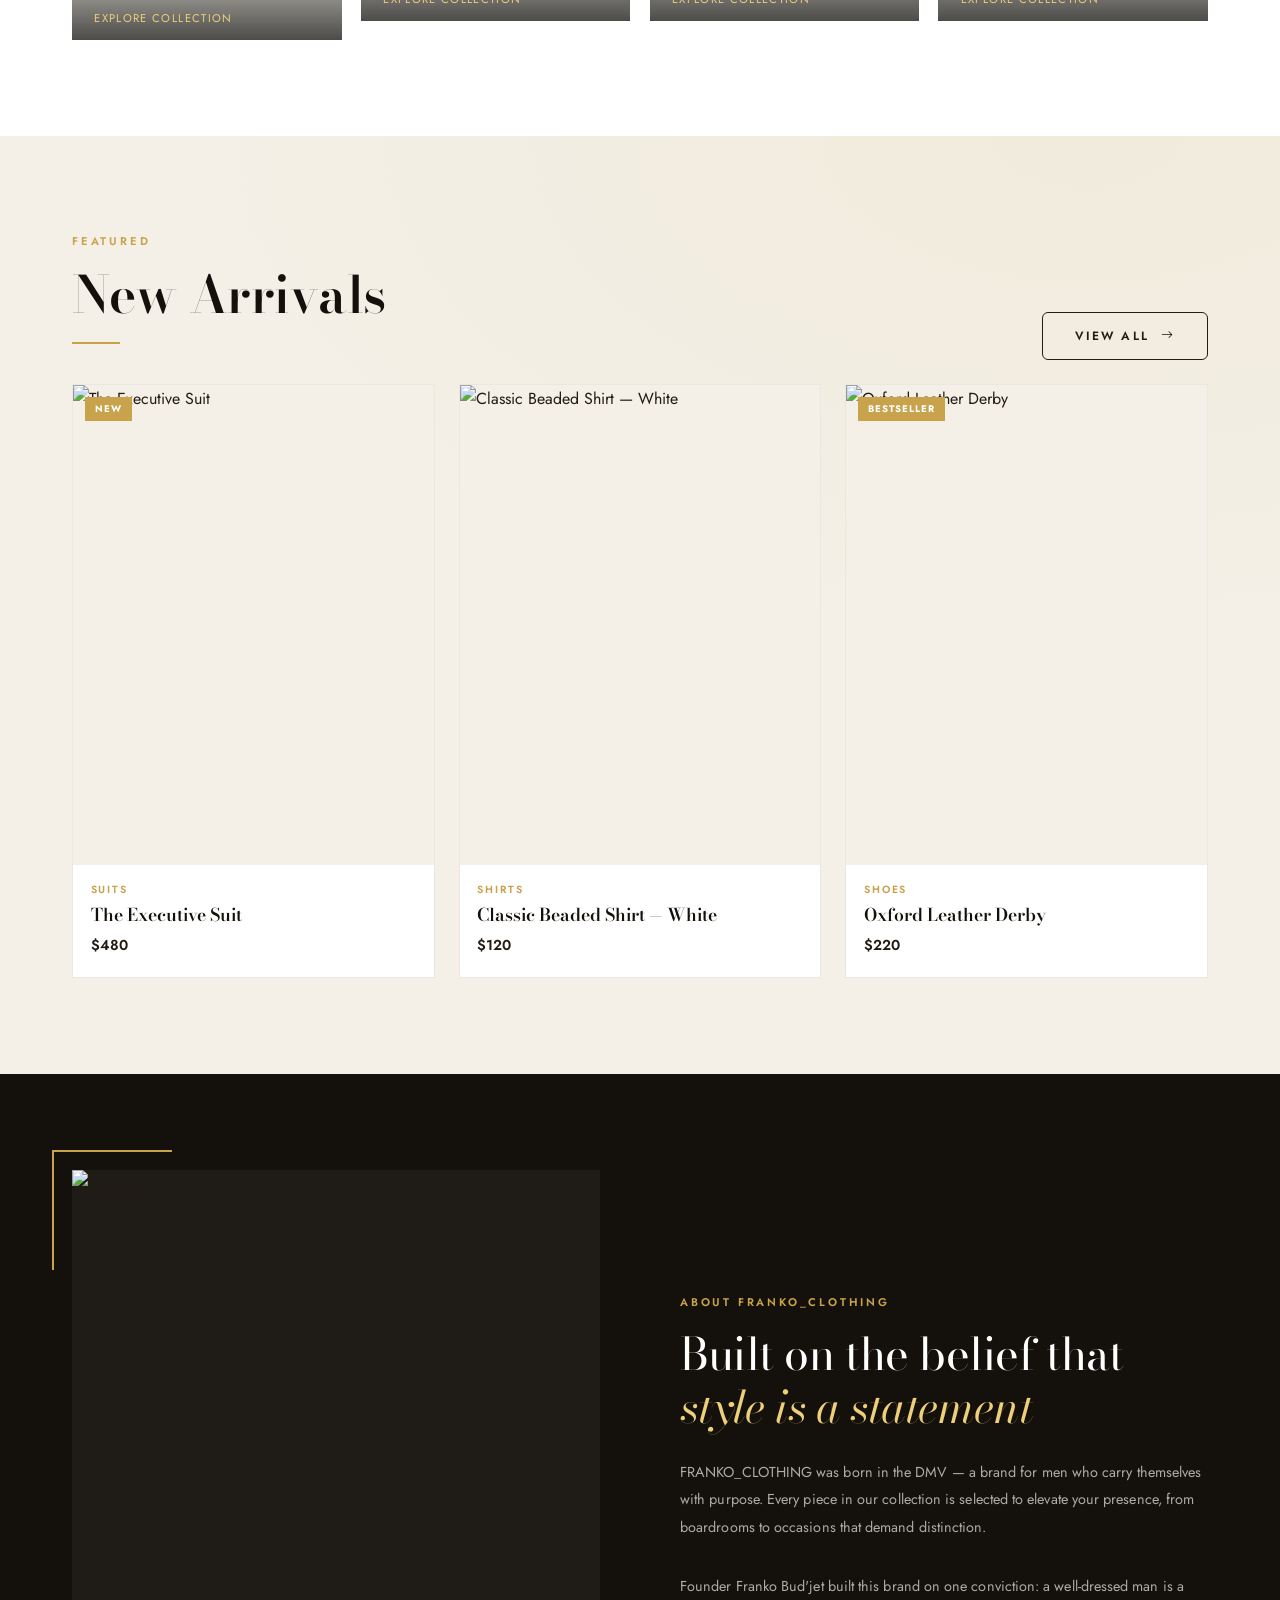
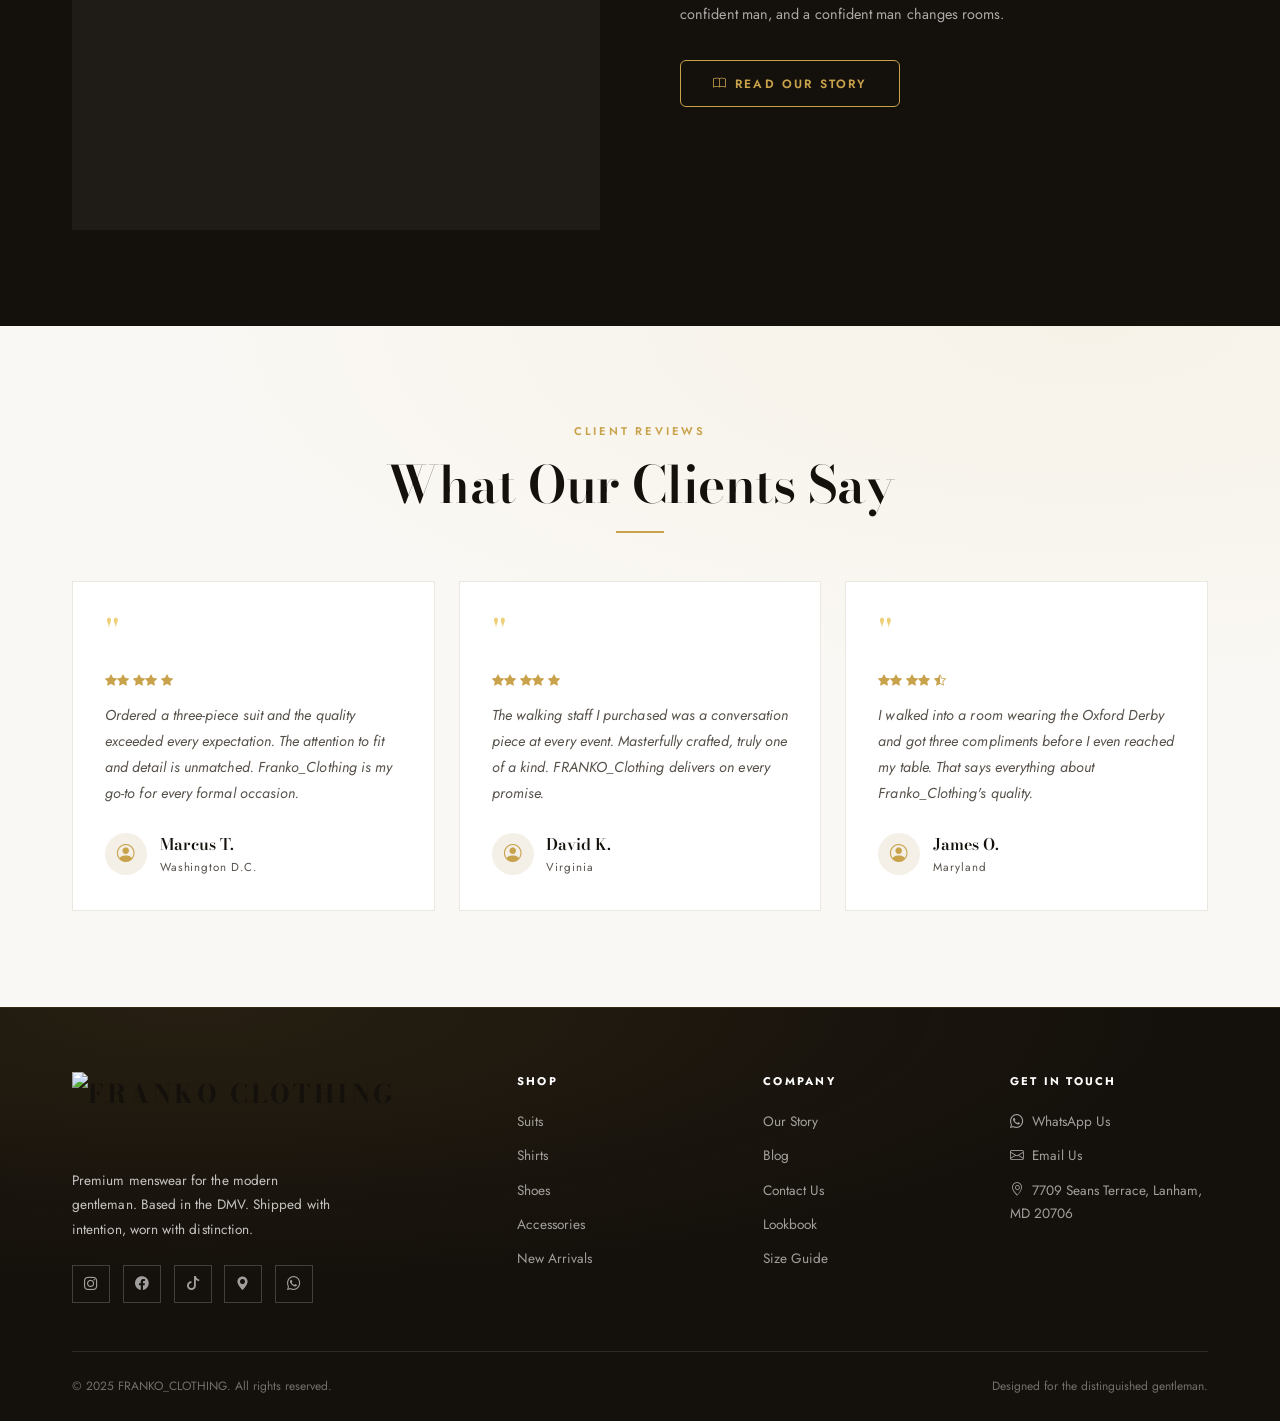
==== commit 3b810097: "feat: hero product carousel replaces the static hero image The right hero column now shows a framed " ====
--- a/index.html
+++ b/index.html
@@ -97,13 +97,89 @@
     .hero-image-col {
       position: relative;
       overflow: hidden;
-    }
-
-    .hero-image-col .img-placeholder {
+      display: flex;
+      flex-direction: column;
+      align-items: center;
+      justify-content: center;
+      gap: 1.1rem;
+      padding: 3.5rem 3.25rem 3.5rem 1.25rem;
+    }
+
+    /* ---- Hero product carousel ---- */
+    .hero-carousel-wrap { width: 100%; max-width: 430px; }
+
+    .hero-carousel {
+      position: relative;
+      width: 100%;
+      aspect-ratio: 4 / 5;          /* framed portrait — much shorter than the old full-bleed image */
+      overflow: hidden;
+      background: var(--cream);
+      border: 1px solid rgba(201, 162, 76, 0.35);
+      box-shadow: 0 30px 70px rgba(20, 16, 11, 0.28);
+    }
+
+    .hero-slide {
+      position: absolute;
+      inset: 0;
+      display: block;
+      opacity: 0;
+      transition: opacity 0.9s ease;
+      text-decoration: none;
+      color: #fff;
+    }
+    .hero-slide.is-active { opacity: 1; }
+
+    .hero-slide img {
+      width: 100%;
       height: 100%;
-      min-height: 100vh;
-      flex-direction: column;
-      gap: 0.8rem;
+      object-fit: cover;
+      display: block;
+      animation: none;
+    }
+    .hero-slide.is-active img { animation: kenburns 14s ease-out alternate infinite; }
+
+    .hero-slide-caption {
+      position: absolute;
+      left: 0; right: 0; bottom: 0;
+      display: flex;
+      align-items: baseline;
+      justify-content: space-between;
+      gap: 0.6rem;
+      padding: 2.6rem 1.2rem 1rem;
+      background: linear-gradient(to top, rgba(15, 11, 7, 0.9) 0%, rgba(15, 11, 7, 0) 100%);
+    }
+    .hero-slide-name {
+      font-family: var(--font-display);
+      font-size: 1rem;
+      font-weight: 600;
+      letter-spacing: 0.01em;
+    }
+    .hero-slide-price {
+      font-family: var(--font-body);
+      font-size: 0.78rem;
+      font-weight: 600;
+      color: var(--gold-light);
+      white-space: nowrap;
+    }
+
+    .hero-carousel-dots {
+      display: flex;
+      gap: 0.4rem;
+      justify-content: center;
+    }
+    .hero-dot {
+      width: 7px; height: 7px;
+      padding: 0;
+      border: none;
+      border-radius: 50%;
+      background: rgba(20, 16, 11, 0.22);
+      cursor: pointer;
+      transition: width 0.3s ease, background 0.3s ease, border-radius 0.3s ease;
+    }
+    .hero-dot.is-active {
+      width: 20px;
+      border-radius: 4px;
+      background: var(--gold-dark);
     }
 
     /* Decorative geometric accent */
@@ -564,9 +640,17 @@
     </div> -->
   </div>
 
-  <!-- Right: Hero Image -->
+  <!-- Right: Product carousel (falls back to a single image until products load) -->
   <div class="hero-image-col">
-    <img src="images/hero/hero-main.jpg" alt="Hero Model" loading="lazy" style="width:100%;height:100%;object-fit:cover; object-position: bottom;">
+    <div class="hero-carousel-wrap" id="heroCarouselWrap">
+      <div class="hero-carousel" id="heroCarousel">
+        <div class="hero-slide is-active">
+          <img src="images/hero/hero-main.jpg" alt="FRANKO Clothing" loading="eager"
+               style="object-position:bottom;">
+        </div>
+      </div>
+      <div class="hero-carousel-dots" id="heroCarouselDots" role="tablist" aria-label="Featured products"></div>
+    </div>
   </div>
 </section>
 
@@ -865,10 +949,69 @@
     if (typeof initScrollReveal === 'function') initScrollReveal();
   }
 
-  document.addEventListener('DOMContentLoaded', renderFeaturedProducts);
+  /* ---- Hero product carousel (4 published products) ---- */
+  let _heroCarTimer = null;
+
+  async function renderHeroCarousel() {
+    const track = document.getElementById('heroCarousel');
+    const dotsWrap = document.getElementById('heroCarouselDots');
+    if (!track || !dotsWrap) return;
+
+    const all = await FrankoAPI.getProducts();
+    if (!all.length) return;                 /* keep the fallback image */
+
+    const featured = all.filter(p => p.featured);
+    const pool = featured.length >= 4 ? featured : [...featured, ...all.filter(p => !p.featured)];
+    const picks = pool.slice(0, 4);
+    if (!picks.length) return;
+
+    const srcFor = p => /^https?:\/\//i.test(p.image) ? p.image : (window.IMG_PREFIX || '') + p.image;
+
+    track.innerHTML = picks.map((p, i) => `
+      <a class="hero-slide${i === 0 ? ' is-active' : ''}"
+         href="pages/shop.html?cat=${encodeURIComponent(p.category || '')}">
+        <img src="${srcFor(p)}" alt="${p.name.replace(/"/g, '&quot;')}" loading="${i === 0 ? 'eager' : 'lazy'}">
+        <span class="hero-slide-caption">
+          <span class="hero-slide-name">${p.name}</span>
+          <span class="hero-slide-price">$${Number(p.price).toLocaleString()}</span>
+        </span>
+      </a>`).join('');
+
+    dotsWrap.innerHTML = picks.map((_, i) =>
+      `<button class="hero-dot${i === 0 ? ' is-active' : ''}" type="button" aria-label="Show product ${i + 1}"></button>`
+    ).join('');
+
+    const slides = [...track.querySelectorAll('.hero-slide')];
+    const dots = [...dotsWrap.querySelectorAll('.hero-dot')];
+    const reduce = window.matchMedia('(prefers-reduced-motion: reduce)').matches;
+    let idx = 0;
+
+    function go(n) {
+      idx = (n + slides.length) % slides.length;
+      slides.forEach((s, i) => s.classList.toggle('is-active', i === idx));
+      dots.forEach((d, i) => d.classList.toggle('is-active', i === idx));
+    }
+    function start() {
+      stop();
+      if (reduce || slides.length < 2) return;
+      _heroCarTimer = setInterval(() => go(idx + 1), 4500);
+    }
+    function stop() { if (_heroCarTimer) clearInterval(_heroCarTimer); _heroCarTimer = null; }
+
+    dots.forEach((d, i) => d.addEventListener('click', () => { go(i); start(); }));
+    const wrap = document.getElementById('heroCarouselWrap');
+    wrap.addEventListener('mouseenter', stop);
+    wrap.addEventListener('mouseleave', start);
+    start();
+  }
+
+  document.addEventListener('DOMContentLoaded', () => {
+    renderFeaturedProducts();
+    renderHeroCarousel();
+  });
   /* Live update when admin changes products in another tab (localStorage fallback) */
   window.addEventListener('storage', e => {
-    if (e.key === 'franko_products') renderFeaturedProducts();
+    if (e.key === 'franko_products') { renderFeaturedProducts(); renderHeroCarousel(); }
   });
 </script>
 </body>
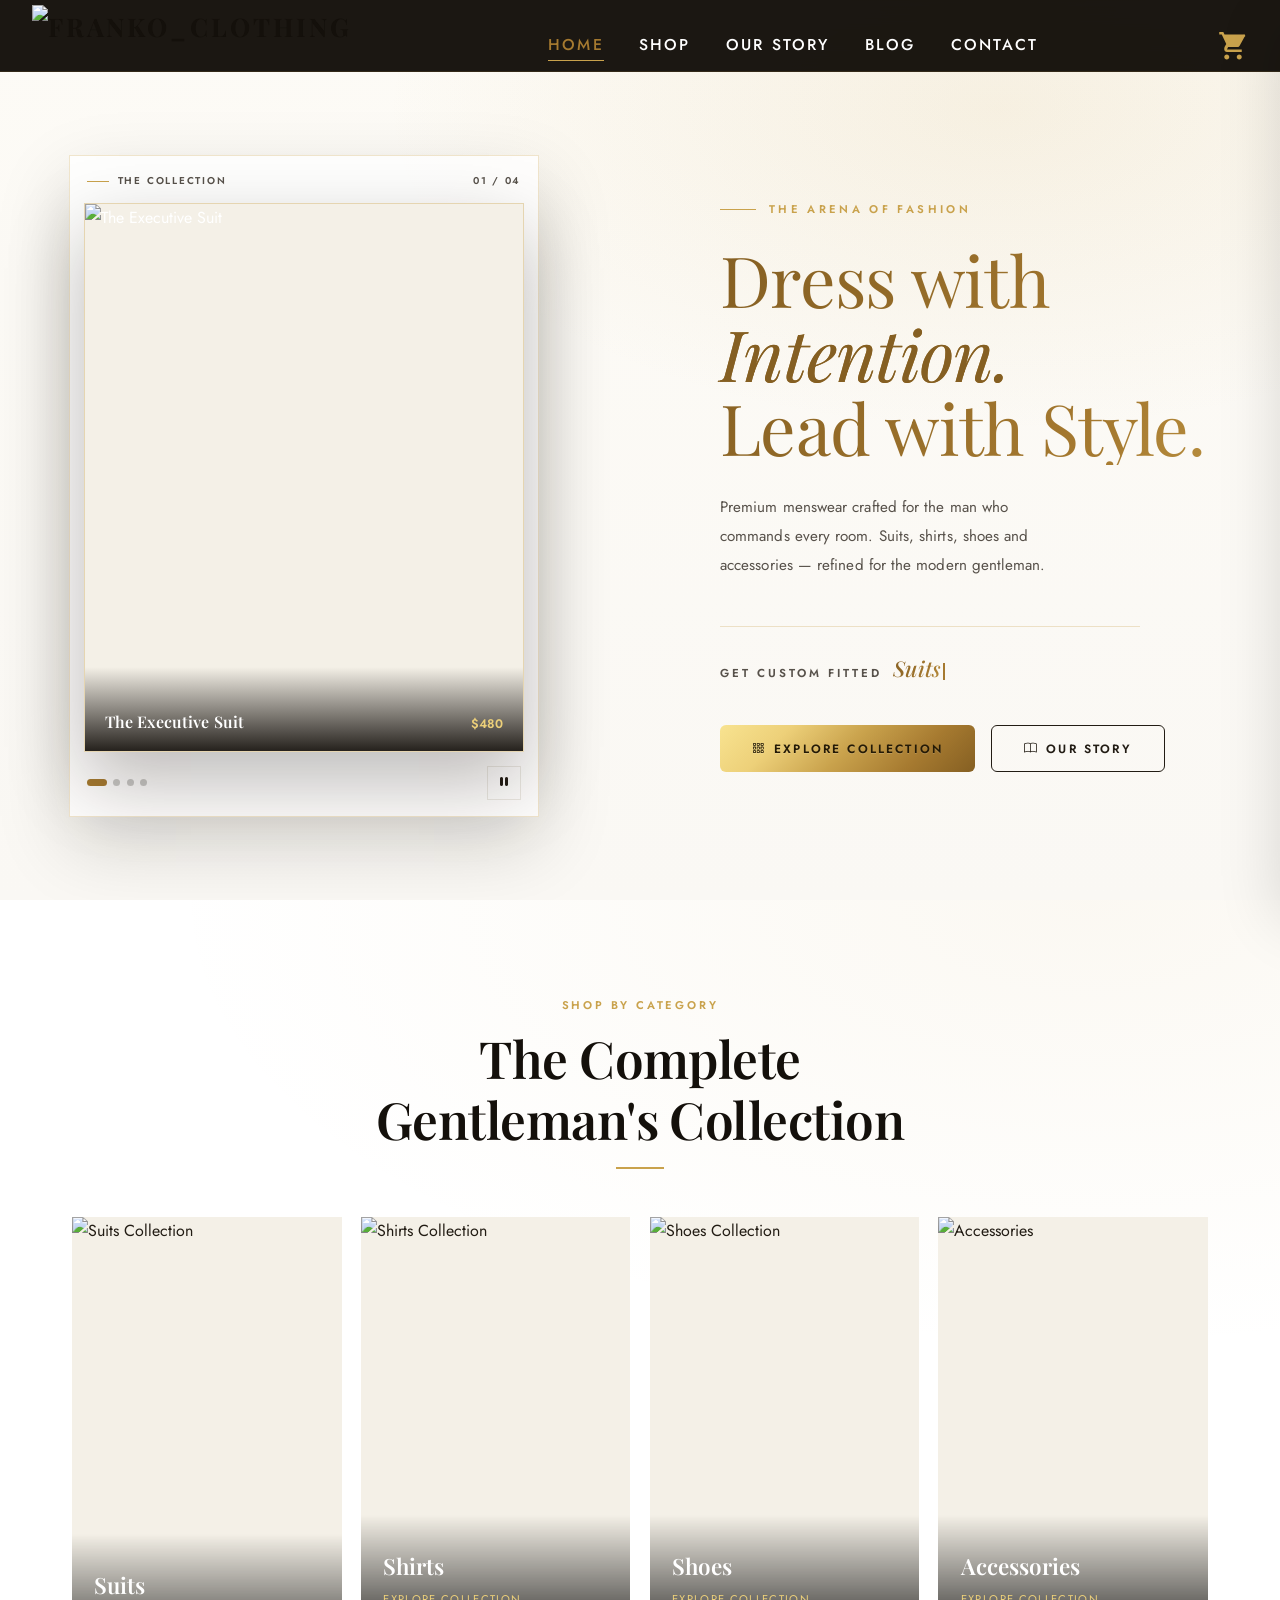
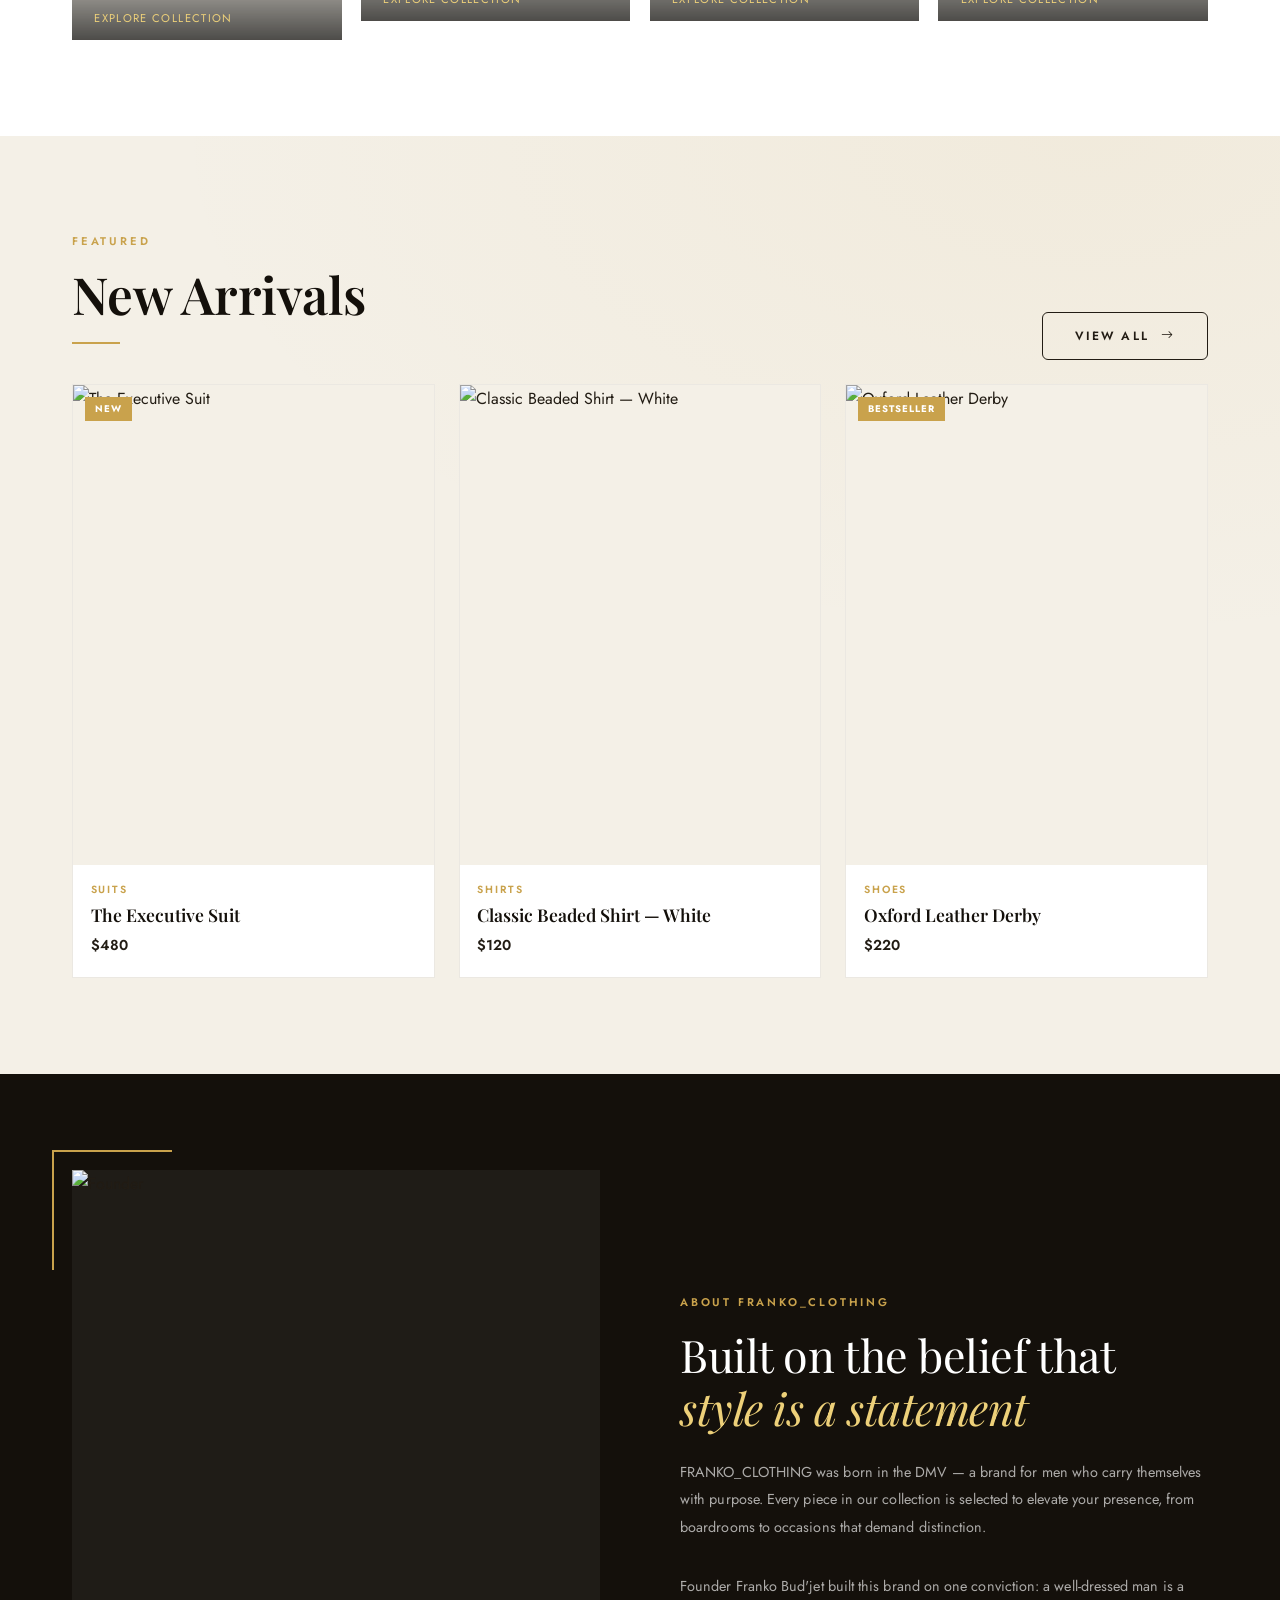
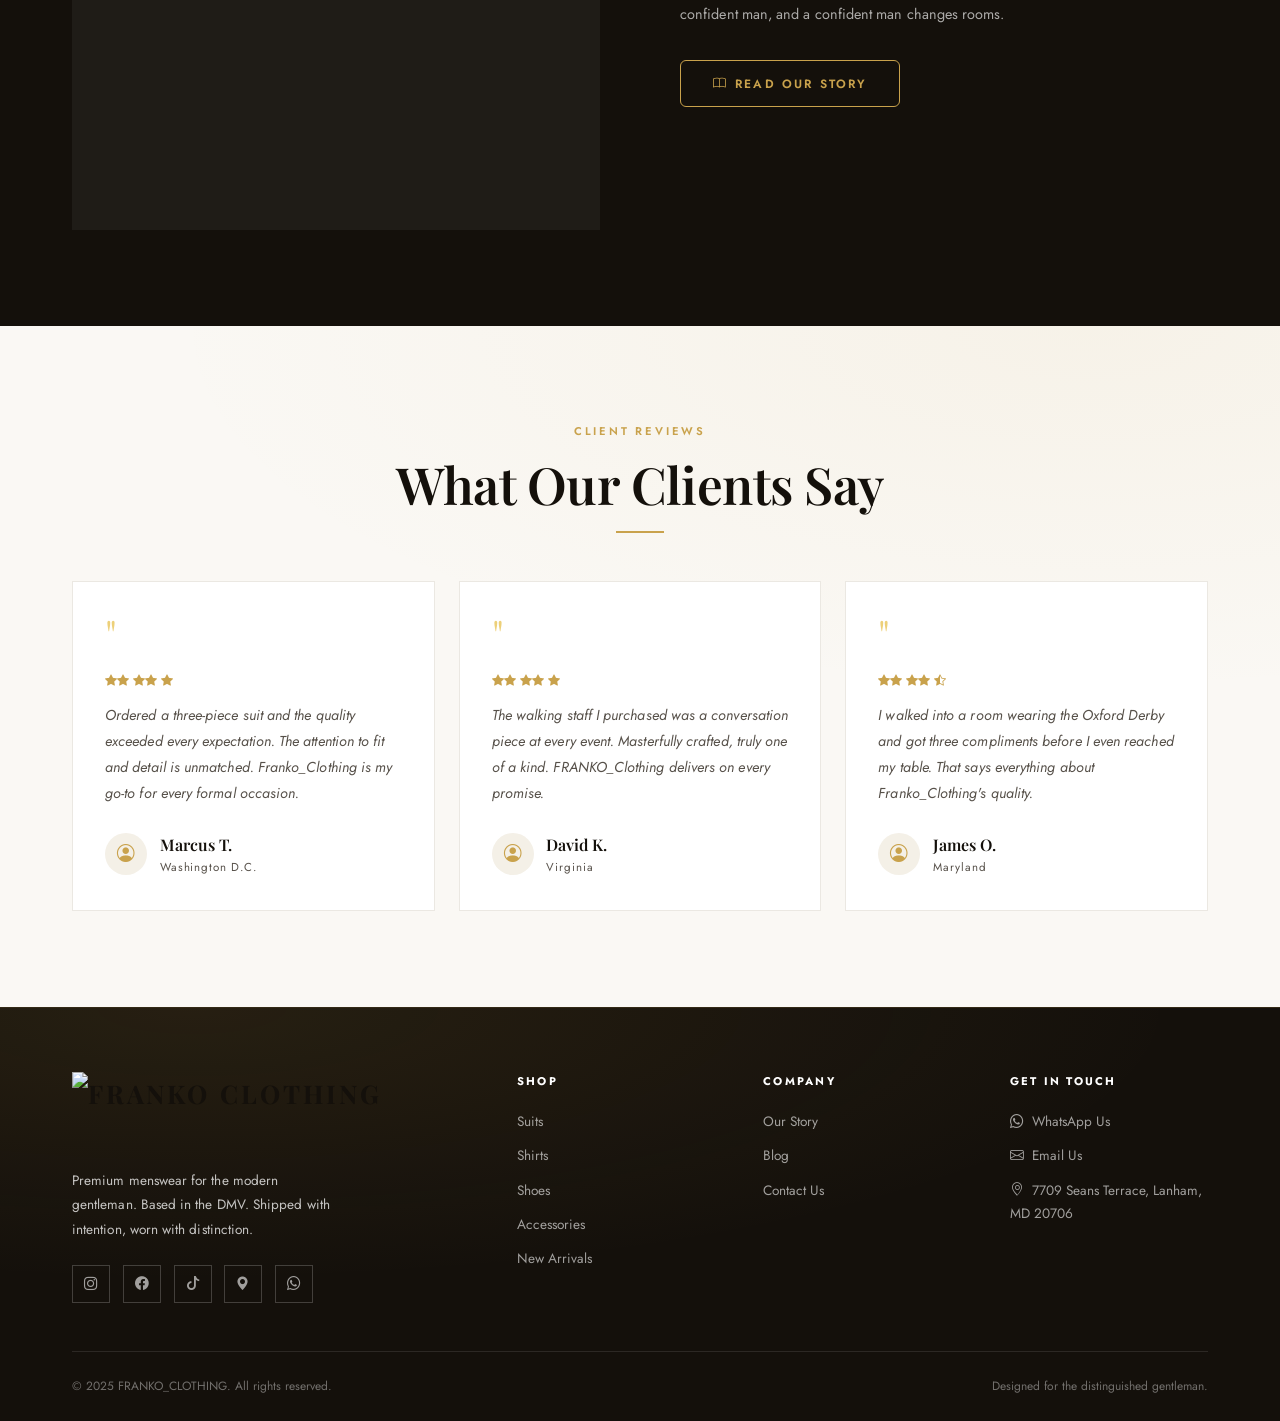
==== commit b3ce4d5c: "store front changes" ====
--- a/index.html
+++ b/index.html
@@ -11,8 +11,9 @@
   <link href="https://cdn.jsdelivr.net/npm/bootstrap@5.3.2/dist/css/bootstrap.min.css" rel="stylesheet" />
   <!-- Bootstrap Icons -->
   <link href="https://cdn.jsdelivr.net/npm/bootstrap-icons@1.11.3/font/bootstrap-icons.min.css" rel="stylesheet" />
-  <!-- Preload primary fonts to avoid a flash of fallback text -->
-  <link rel="preload" href="fonts/bodoni-moda-latin.woff2" as="font" type="font/woff2" crossorigin />
+  <!-- Preload the self-hosted display and body fonts used above the fold. -->
+  <link rel="preload" href="fonts/playfair-display-latin.woff2" as="font" type="font/woff2" crossorigin />
+  <link rel="preload" href="fonts/playfair-display-italic-latin.woff2" as="font" type="font/woff2" crossorigin />
   <link rel="preload" href="fonts/jost-latin.woff2" as="font" type="font/woff2" crossorigin />
   <!-- Custom Styles -->
   <link rel="stylesheet" href="css/style.css" />
@@ -21,6 +22,7 @@
     /* ---- HERO SECTION ---- */
     .hero {
       min-height: 100vh;
+      min-height: 100svh;
       background:
         radial-gradient(80% 60% at 78% 12%, rgba(201,162,76,0.12) 0%, rgba(201,162,76,0) 60%),
         linear-gradient(180deg, #fdfbf6 0%, var(--off-white) 100%);
@@ -105,8 +107,49 @@
       padding: 3.5rem 3.25rem 3.5rem 1.25rem;
     }
 
-    /* ---- Hero product carousel ---- */
-    .hero-carousel-wrap { width: 100%; max-width: 430px; }
+    /* ---- Curated product carousel card ---- */
+    .hero-carousel-card {
+      width: 100%;
+      padding: 0.9rem;
+      background: rgba(255, 255, 255, 0.78);
+      border: 1px solid rgba(201, 162, 76, 0.28);
+      box-shadow: 0 28px 70px rgba(20, 16, 11, 0.16);
+    }
+
+    .hero-carousel-heading,
+    .hero-carousel-controls {
+      display: flex;
+      align-items: center;
+      justify-content: space-between;
+    }
+
+    .hero-carousel-heading {
+      padding: 0.15rem 0.15rem 0.85rem;
+    }
+
+    .hero-carousel-label,
+    .hero-carousel-count {
+      font-size: 0.62rem;
+      font-weight: 600;
+      letter-spacing: 0.18em;
+      text-transform: uppercase;
+      color: var(--mid);
+    }
+
+    .hero-carousel-label {
+      display: flex;
+      align-items: center;
+      gap: 0.55rem;
+    }
+
+    .hero-carousel-label::before {
+      content: '';
+      width: 22px;
+      height: 1px;
+      background: var(--gold);
+    }
+
+    .hero-carousel-wrap { width: 100%; max-width: 470px; }
 
     .hero-carousel {
       position: relative;
@@ -126,8 +169,12 @@
       transition: opacity 0.9s ease;
       text-decoration: none;
       color: #fff;
-    }
-    .hero-slide.is-active { opacity: 1; }
+      pointer-events: none;
+    }
+    .hero-slide.is-active {
+      opacity: 1;
+      pointer-events: auto;
+    }
 
     .hero-slide img {
       width: 100%;
@@ -162,11 +209,17 @@
       white-space: nowrap;
     }
 
+    .hero-carousel-controls {
+      gap: 0.8rem;
+      padding: 0.85rem 0.15rem 0.1rem;
+    }
+
     .hero-carousel-dots {
       display: flex;
       gap: 0.4rem;
-      justify-content: center;
-    }
+      align-items: center;
+    }
+
     .hero-dot {
       width: 7px; height: 7px;
       padding: 0;
@@ -176,10 +229,39 @@
       cursor: pointer;
       transition: width 0.3s ease, background 0.3s ease, border-radius 0.3s ease;
     }
+
     .hero-dot.is-active {
       width: 20px;
       border-radius: 4px;
       background: var(--gold-dark);
+    }
+
+    .hero-carousel-toggle {
+      display: inline-flex;
+      align-items: center;
+      justify-content: center;
+      width: 34px;
+      height: 34px;
+      padding: 0;
+      color: var(--dark);
+      background: transparent;
+      border: 1px solid var(--border);
+      cursor: pointer;
+      transition: var(--transition);
+    }
+
+    .hero-carousel-toggle[hidden] { display: none; }
+
+    .hero-carousel-toggle:hover,
+    .hero-carousel-toggle:focus-visible {
+      color: var(--gold-deep);
+      border-color: var(--gold);
+    }
+
+    .hero-carousel-toggle:focus-visible,
+    .hero-dot:focus-visible {
+      outline: 2px solid var(--gold-dark);
+      outline-offset: 3px;
     }
 
     /* Decorative geometric accent */
@@ -520,18 +602,25 @@
       margin-bottom: 0.8rem;
     }
 
-    /* Responsive Hero */
+    /* Keep the product card in the first view on tablets and phones. */
     @media (max-width: 992px) {
       .hero {
         grid-template-columns: 1fr;
+        min-height: 0;
+        padding-bottom: 1rem;
       }
+
       .hero-image-col {
-        display: none;
+        padding: 2rem 2rem 0;
       }
+
+      .hero-carousel-wrap { max-width: 440px; }
+
       .hero-content {
-        padding: 4rem 2rem;
+        padding: 2.5rem 2rem 4rem;
         text-align: center;
       }
+
       .hero-eyebrow { justify-content: center; }
       .hero-desc { margin: 0 auto 2rem; }
       .hero-actions { justify-content: center; }
@@ -540,11 +629,15 @@
       .category-card:first-child { grid-row: auto; }
       .featured-grid { grid-template-columns: repeat(2, 1fr); }
       .story-strip-inner { grid-template-columns: 1fr; }
-      .story-strip-image { display: none; }
+      .story-strip-image { display: block; width: min(100%, 440px); margin: 0 auto; }
       .testimonials-grid { grid-template-columns: 1fr; }
     }
 
     @media (max-width: 576px) {
+      .hero-image-col { padding: 1.5rem 1.2rem 0; }
+      .hero-content { padding: 2rem 1.2rem 3rem; }
+      .hero-title { font-size: clamp(2.7rem, 12vw, 4rem); }
+      .hero-carousel-card { padding: 0.65rem; }
       .category-grid { grid-template-columns: 1fr; }
       .featured-grid { grid-template-columns: 1fr; }
     }
@@ -567,7 +660,9 @@
   <div class="d-flex align-items-center gap-3">
     <!-- Cart trigger -->
     <div class="nav-cart" onclick="openCart()" title="View Cart">
-      <i class="bi bi-bag"></i>
+      <svg class="google-cart-icon" viewBox="0 0 24 24" aria-hidden="true" focusable="false">
+        <path d="M7 18c-1.1 0-1.99.9-1.99 2S5.9 22 7 22s2-.9 2-2-.9-2-2-2zm10 0c-1.1 0-1.99.9-1.99 2S15.9 22 17 22s2-.9 2-2-.9-2-2-2zM7.17 14l.93-2h7.45c.75 0 1.41-.41 1.75-1.03l3.86-7.01A1 1 0 0 0 20.29 2H5.21l-.94-2H1v2h2l3.6 7.59-1.35 2.45C4.52 14.37 5.48 16 7 16h12v-2H7.17z"/>
+      </svg>
       <span class="cart-badge" style="display:none;">0</span>
     </div>
     <!-- Hamburger for mobile -->
@@ -588,7 +683,32 @@
 
 <!-- ===================== SECTION 1: HERO ===================== -->
 <section class="hero">
-  <!-- Left: Content -->
+  <!-- The four live product slides share one fixed crop and frame. -->
+  <div class="hero-image-col">
+    <div class="hero-carousel-wrap" id="heroCarouselWrap">
+      <div class="hero-carousel-card">
+        <div class="hero-carousel-heading">
+          <span class="hero-carousel-label">The collection</span>
+          <span class="hero-carousel-count" id="heroCarouselCount">Featured selection</span>
+        </div>
+        <div class="hero-carousel" id="heroCarousel" aria-label="Featured products">
+          <a class="hero-slide is-active" href="pages/shop.html">
+            <img src="images/hero/hero-main.jpg" alt="Explore the FRANKO Clothing collection" loading="eager"
+                 style="object-position:bottom;">
+          </a>
+        </div>
+        <div class="hero-carousel-controls">
+          <div class="hero-carousel-dots" id="heroCarouselDots" role="group" aria-label="Choose a featured product"></div>
+          <button class="hero-carousel-toggle" id="heroCarouselToggle" type="button" hidden
+                  aria-label="Pause slideshow" aria-pressed="false">
+            <i class="bi bi-pause-fill" aria-hidden="true"></i>
+          </button>
+        </div>
+      </div>
+    </div>
+  </div>
+
+  <!-- Right: Keep the existing hero copy and calls to action. -->
   <div class="hero-content">
     <div class="hero-eyebrow reveal">THE ARENA OF FASHION</div>
 
@@ -640,18 +760,6 @@
     </div> -->
   </div>
 
-  <!-- Right: Product carousel (falls back to a single image until products load) -->
-  <div class="hero-image-col">
-    <div class="hero-carousel-wrap" id="heroCarouselWrap">
-      <div class="hero-carousel" id="heroCarousel">
-        <div class="hero-slide is-active">
-          <img src="images/hero/hero-main.jpg" alt="FRANKO Clothing" loading="eager"
-               style="object-position:bottom;">
-        </div>
-      </div>
-      <div class="hero-carousel-dots" id="heroCarouselDots" role="tablist" aria-label="Featured products"></div>
-    </div>
-  </div>
 </section>
 
 <!-- ===================== SECTION 2: CATEGORIES ===================== -->
@@ -882,8 +990,6 @@
           <a href="pages/about.html">Our Story</a>
           <a href="pages/blog.html">Blog</a>
           <a href="pages/contact.html">Contact Us</a>
-          <a href="#">Lookbook</a>
-          <a href="#">Size Guide</a>
         </div>
       </div>
 
@@ -950,58 +1056,129 @@
   }
 
   /* ---- Hero product carousel (4 published products) ---- */
-  let _heroCarTimer = null;
+  let _heroCarouselCleanup = null;
 
   async function renderHeroCarousel() {
     const track = document.getElementById('heroCarousel');
     const dotsWrap = document.getElementById('heroCarouselDots');
-    if (!track || !dotsWrap) return;
+    const countLabel = document.getElementById('heroCarouselCount');
+    const toggle = document.getElementById('heroCarouselToggle');
+    const wrap = document.getElementById('heroCarouselWrap');
+    if (!track || !dotsWrap || !countLabel || !toggle || !wrap) return;
 
     const all = await FrankoAPI.getProducts();
-    if (!all.length) return;                 /* keep the fallback image */
-
-    const featured = all.filter(p => p.featured);
-    const pool = featured.length >= 4 ? featured : [...featured, ...all.filter(p => !p.featured)];
-    const picks = pool.slice(0, 4);
-    if (!picks.length) return;
+    const withImages = all.filter(product => product.image && product.image.trim());
+    if (!withImages.length) return;
+
+    const categories = ['suits', 'african_attires', 'shirts', 'shoes'];
+    const categoryPicks = categories
+      .map(category =>
+        withImages.find(product => product.category === category && product.featured) ||
+        withImages.find(product => product.category === category)
+      )
+      .filter(Boolean);
+    const selectedIds = new Set(categoryPicks.map(product => String(product.id)));
+    const picks = [
+      ...categoryPicks,
+      ...withImages.filter(product => !selectedIds.has(String(product.id))),
+    ].slice(0, 4);
+    if (picks.length < 4) return;             /* keep the fallback until four published images exist */
+
+    if (_heroCarouselCleanup) _heroCarouselCleanup();
 
     const srcFor = p => /^https?:\/\//i.test(p.image) ? p.image : (window.IMG_PREFIX || '') + p.image;
+    const escapeHTML = value => String(value).replace(/[&<>"']/g, character => ({
+      '&': '&amp;', '<': '&lt;', '>': '&gt;', '"': '&quot;', "'": '&#39;'
+    })[character]);
 
     track.innerHTML = picks.map((p, i) => `
-      <a class="hero-slide${i === 0 ? ' is-active' : ''}"
+      <a class="hero-slide${i === 0 ? ' is-active' : ''}" id="heroProduct${i + 1}"
+         aria-hidden="${i !== 0}" tabindex="${i === 0 ? '0' : '-1'}"
          href="pages/shop.html?cat=${encodeURIComponent(p.category || '')}">
-        <img src="${srcFor(p)}" alt="${p.name.replace(/"/g, '&quot;')}" loading="${i === 0 ? 'eager' : 'lazy'}">
+        <img src="${escapeHTML(srcFor(p))}" alt="${escapeHTML(p.name)}" loading="eager"
+             fetchpriority="${i === 0 ? 'high' : 'low'}">
         <span class="hero-slide-caption">
-          <span class="hero-slide-name">${p.name}</span>
+          <span class="hero-slide-name">${escapeHTML(p.name)}</span>
           <span class="hero-slide-price">$${Number(p.price).toLocaleString()}</span>
         </span>
       </a>`).join('');
 
-    dotsWrap.innerHTML = picks.map((_, i) =>
-      `<button class="hero-dot${i === 0 ? ' is-active' : ''}" type="button" aria-label="Show product ${i + 1}"></button>`
+    dotsWrap.innerHTML = picks.map((product, i) =>
+      `<button class="hero-dot${i === 0 ? ' is-active' : ''}" type="button"
+        aria-label="Show ${escapeHTML(product.name)}" aria-controls="heroProduct${i + 1}"
+        aria-current="${i === 0}"></button>`
     ).join('');
 
     const slides = [...track.querySelectorAll('.hero-slide')];
     const dots = [...dotsWrap.querySelectorAll('.hero-dot')];
     const reduce = window.matchMedia('(prefers-reduced-motion: reduce)').matches;
     let idx = 0;
+    let paused = false;
+    let disposed = false;
+    let timer = null;
+    toggle.hidden = reduce;
 
     function go(n) {
       idx = (n + slides.length) % slides.length;
-      slides.forEach((s, i) => s.classList.toggle('is-active', i === idx));
-      dots.forEach((d, i) => d.classList.toggle('is-active', i === idx));
-    }
+      slides.forEach((slide, i) => {
+        const active = i === idx;
+        slide.classList.toggle('is-active', active);
+        slide.setAttribute('aria-hidden', String(!active));
+        slide.tabIndex = active ? 0 : -1;
+      });
+      dots.forEach((dot, i) => {
+        const active = i === idx;
+        dot.classList.toggle('is-active', active);
+        dot.setAttribute('aria-current', String(active));
+      });
+      countLabel.textContent = `${String(idx + 1).padStart(2, '0')} / ${String(slides.length).padStart(2, '0')}`;
+    }
+
     function start() {
       stop();
-      if (reduce || slides.length < 2) return;
-      _heroCarTimer = setInterval(() => go(idx + 1), 4500);
-    }
-    function stop() { if (_heroCarTimer) clearInterval(_heroCarTimer); _heroCarTimer = null; }
-
-    dots.forEach((d, i) => d.addEventListener('click', () => { go(i); start(); }));
-    const wrap = document.getElementById('heroCarouselWrap');
+      if (disposed || reduce || paused || slides.length < 2 || document.hidden ||
+          wrap.matches(':hover') || wrap.contains(document.activeElement)) return;
+      timer = setInterval(() => go(idx + 1), 4500);
+    }
+
+    function stop() {
+      if (timer) clearInterval(timer);
+      timer = null;
+    }
+
+    const dotHandlers = dots.map((dot, i) => {
+      const handler = () => { go(i); start(); };
+      dot.addEventListener('click', handler);
+      return handler;
+    });
+    const onFocusOut = () => setTimeout(start, 0);
+    const onToggle = () => {
+      paused = !paused;
+      toggle.setAttribute('aria-pressed', String(paused));
+      toggle.setAttribute('aria-label', paused ? 'Play slideshow' : 'Pause slideshow');
+      toggle.innerHTML = `<i class="bi ${paused ? 'bi-play-fill' : 'bi-pause-fill'}" aria-hidden="true"></i>`;
+      if (paused) stop();
+      else start();
+    };
     wrap.addEventListener('mouseenter', stop);
     wrap.addEventListener('mouseleave', start);
+    wrap.addEventListener('focusin', stop);
+    wrap.addEventListener('focusout', onFocusOut);
+    toggle.addEventListener('click', onToggle);
+    document.addEventListener('visibilitychange', start);
+    _heroCarouselCleanup = () => {
+      disposed = true;
+      stop();
+      wrap.removeEventListener('mouseenter', stop);
+      wrap.removeEventListener('mouseleave', start);
+      wrap.removeEventListener('focusin', stop);
+      wrap.removeEventListener('focusout', onFocusOut);
+      toggle.removeEventListener('click', onToggle);
+      document.removeEventListener('visibilitychange', start);
+      dots.forEach((dot, i) => dot.removeEventListener('click', dotHandlers[i]));
+      _heroCarouselCleanup = null;
+    };
+    go(0);
     start();
   }
 
--- a/css/style.css
+++ b/css/style.css
@@ -1,11 +1,24 @@
 /* =========================================
    FRANKO CLOTHING - Main Stylesheet
    Palette: Pure White + Gold/Champagne Accent
-   Fonts: Bodoni Moda (display, fashion serif) + Jost (body, geometric sans)
+   Fonts: Playfair Display (display) + Jost (body)
    ========================================= */
 
-/* Self-hosted fonts — no external CDN dependency (avoids the load flash on
-   networks where fonts.googleapis.com is slow or blocked). Files in /fonts. */
+/* Self-hosted fonts keep typography consistent without a runtime font CDN. */
+@font-face {
+  font-family: 'Playfair Display';
+  font-style: normal;
+  font-weight: 400 700;
+  font-display: swap;
+  src: url('../fonts/playfair-display-latin.woff2') format('woff2');
+}
+@font-face {
+  font-family: 'Playfair Display';
+  font-style: italic;
+  font-weight: 400 700;
+  font-display: swap;
+  src: url('../fonts/playfair-display-italic-latin.woff2') format('woff2');
+}
 @font-face {
   font-family: 'Bodoni Moda';
   font-style: normal;
@@ -111,7 +124,7 @@
   /* Faint warm wash for light section backgrounds */
   --wash-warm: radial-gradient(120% 90% at 85% 0%, rgba(201,162,76,0.07) 0%, rgba(201,162,76,0) 60%);
 
-  --font-display: 'Bodoni Moda', 'Didot', 'Times New Roman', Georgia, serif;
+  --font-display: 'Playfair Display', 'Bodoni Moda', 'Didot', 'Times New Roman', Georgia, serif;
   --font-body: 'Jost', 'Helvetica Neue', Arial, sans-serif;
 
   --transition: all 0.35s cubic-bezier(0.4, 0, 0.2, 1);
@@ -144,7 +157,7 @@
   font-synthesis: none;
 }
 
-/* ---- Display type: Bodoni Moda fashion serif ---- */
+/* ---- Display type: Playfair Display fashion serif ---- */
 h1, h2, h3, h4,
 .hero-title, .section-title, .about-hero-title,
 .story-title, .milestones-title, .founder-story-title {
@@ -310,6 +323,13 @@
   color: var(--gold);
   font-size: 1.5rem;
   transition: var(--transition);
+}
+
+.google-cart-icon {
+  display: block;
+  width: 1.25em;
+  height: 1.25em;
+  fill: currentColor;
 }
 
 .nav-cart:hover {
@@ -639,6 +659,10 @@
   bottom: 0;
 }
 
+.product-card:focus-within .product-actions-overlay {
+  bottom: 0;
+}
+
 .product-actions-overlay .btn {
   flex: 1;
   justify-content: center;
@@ -1319,26 +1343,6 @@
 }
 
 /* Nav logo — a slow glint sweeping across the mark, like light on foil */
-.navbar-brand {
-  position: relative;
-  overflow: hidden;
-}
-.navbar-brand::after {
-  content: '';
-  position: absolute;
-  inset: 0;
-  background: linear-gradient(115deg,
-      transparent 42%, rgba(255, 246, 218, 0.55) 50%, transparent 58%);
-  transform: translateX(-130%);
-  animation: brand-glint 6.5s ease-in-out 2s infinite;
-  pointer-events: none;
-}
-@keyframes brand-glint {
-  0%, 62%   { transform: translateX(-130%); }
-  78%       { transform: translateX(130%); }
-  100%      { transform: translateX(130%); }
-}
-
 /* Primary button keeps its gradient fill; give the label a touch more weight */
 .btn-primary { text-shadow: 0 1px 0 rgba(255, 255, 255, 0.15); }
 
@@ -1374,5 +1378,49 @@
     animation: none !important;
     background-position: 50% 50% !important;
   }
-  .navbar-brand::after { display: none !important; }
-}
+}
+
+/* Product actions stay available on touchscreens where hover is unavailable. */
+@media (max-width: 768px) {
+  .product-actions-overlay {
+    bottom: 0;
+    gap: 0.3rem;
+    padding: 0.45rem;
+  }
+
+  .product-actions-overlay .btn {
+    min-height: 38px;
+    gap: 0.25rem;
+    padding: 0.55rem 0.35rem;
+    font-size: 0.68rem;
+    letter-spacing: 0;
+    white-space: nowrap;
+  }
+
+  .product-actions-overlay .btn-primary {
+    flex: 0 0 38px;
+    width: 38px;
+    padding: 0.55rem;
+  }
+
+  .product-actions-overlay .btn-primary .product-cart-icon {
+    width: 1.3rem;
+    height: 1.3rem;
+  }
+
+  .product-action-cart-label {
+    position: absolute;
+    width: 1px;
+    height: 1px;
+    padding: 0;
+    margin: -1px;
+    overflow: hidden;
+    clip: rect(0, 0, 0, 0);
+    white-space: nowrap;
+    border: 0;
+  }
+
+  .product-actions-overlay .btn-white {
+    font-weight: 700;
+  }
+}
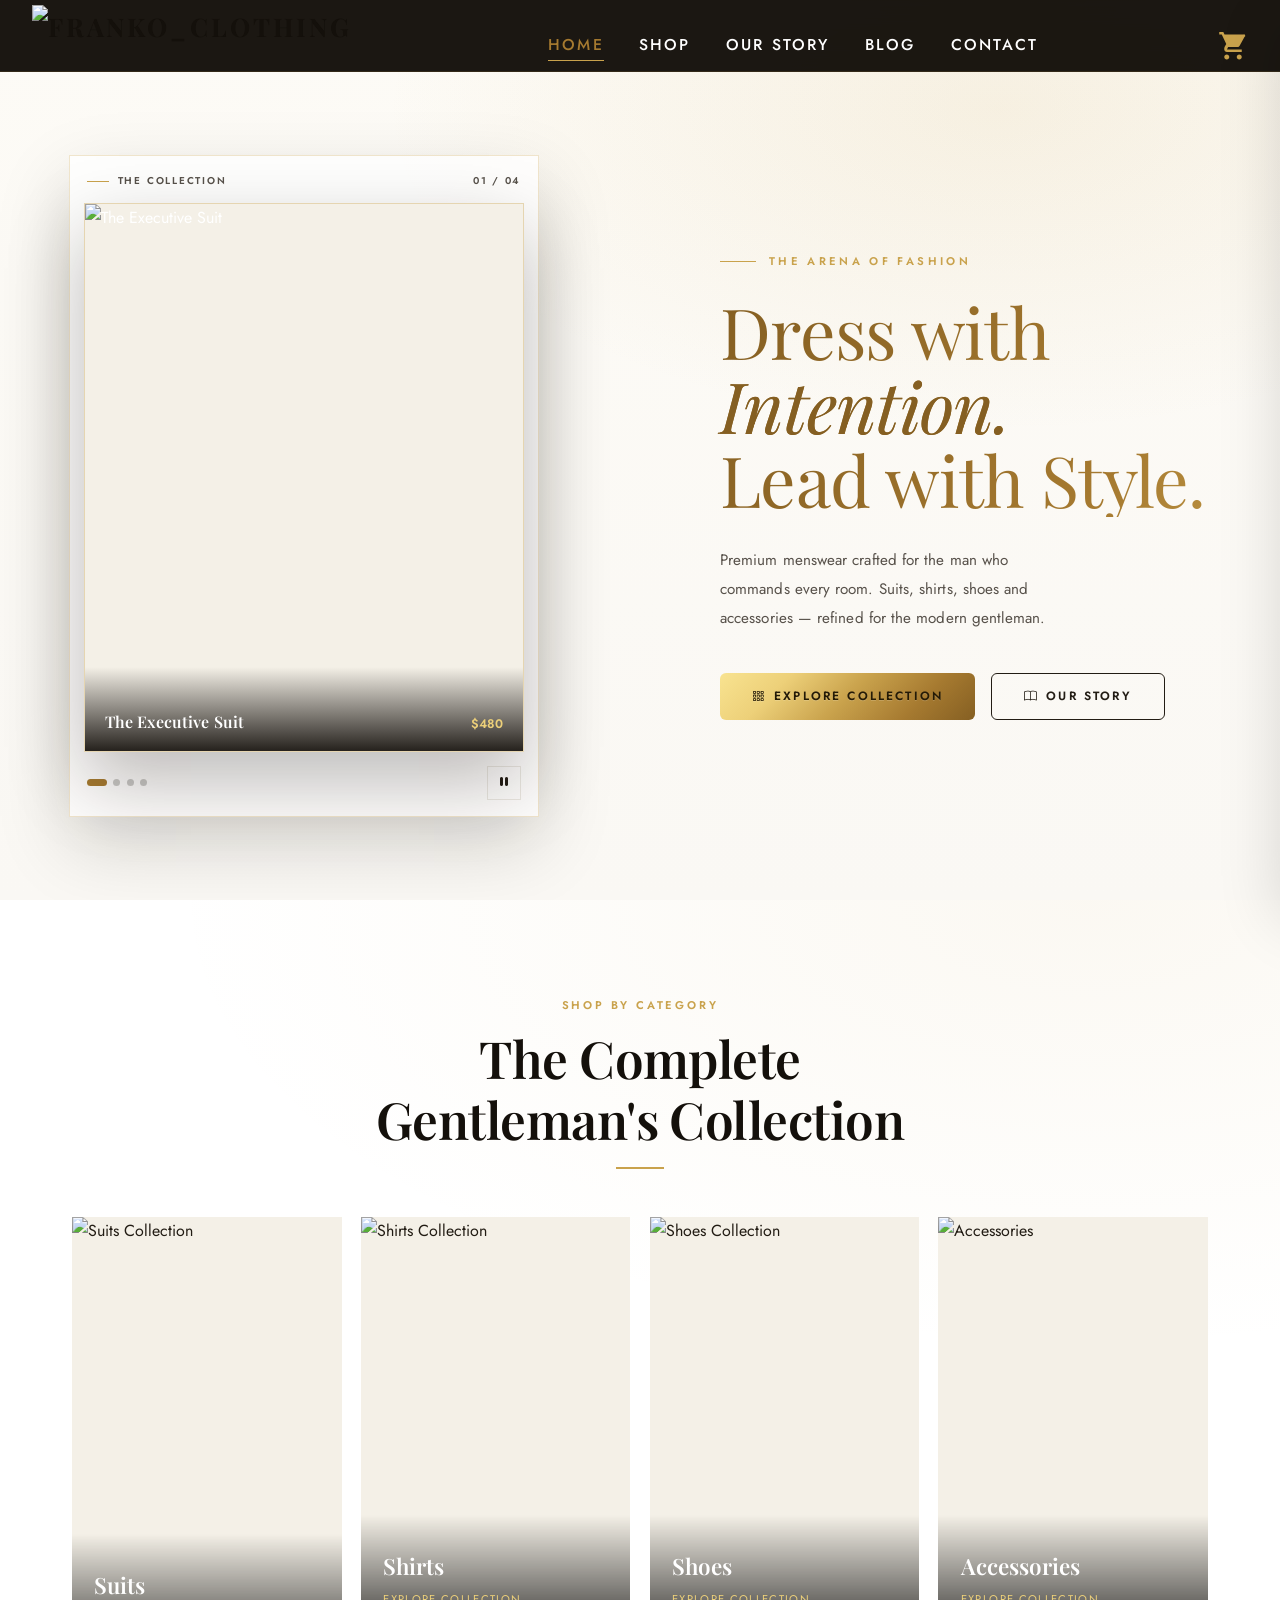
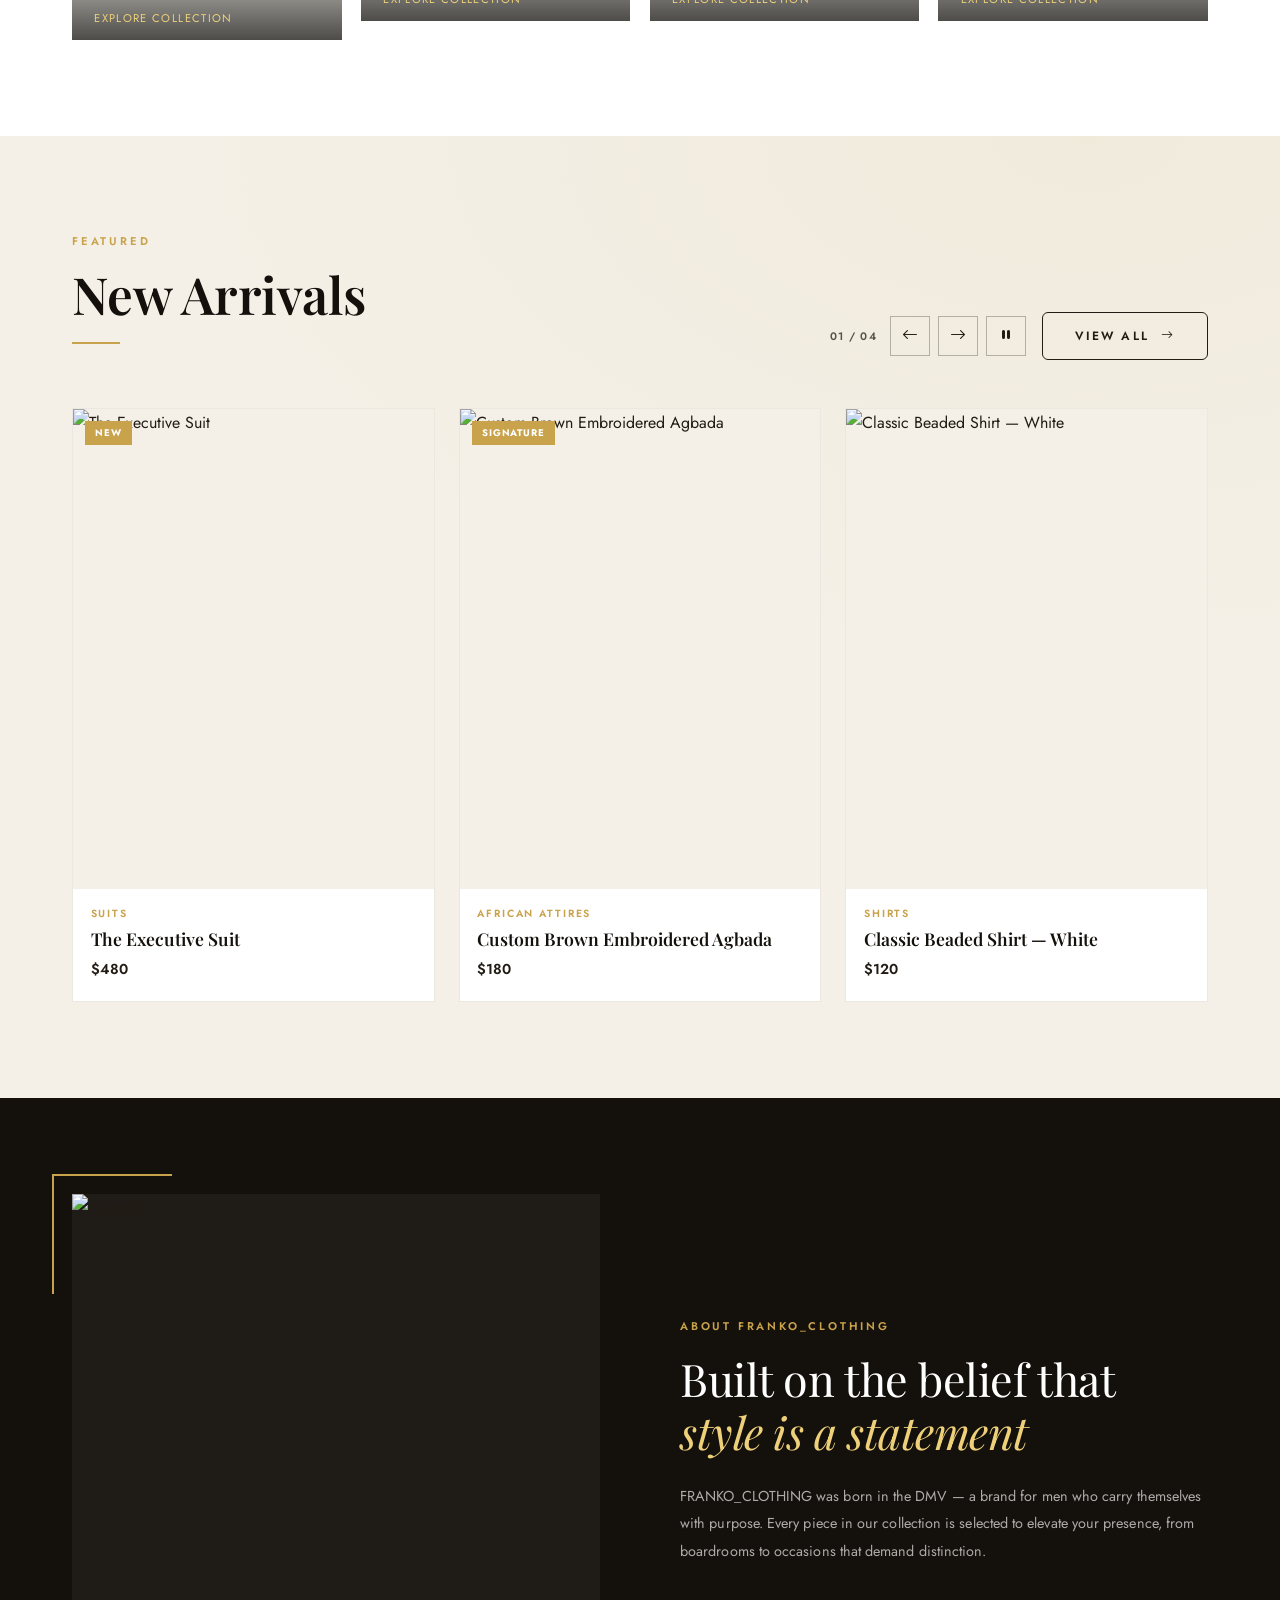
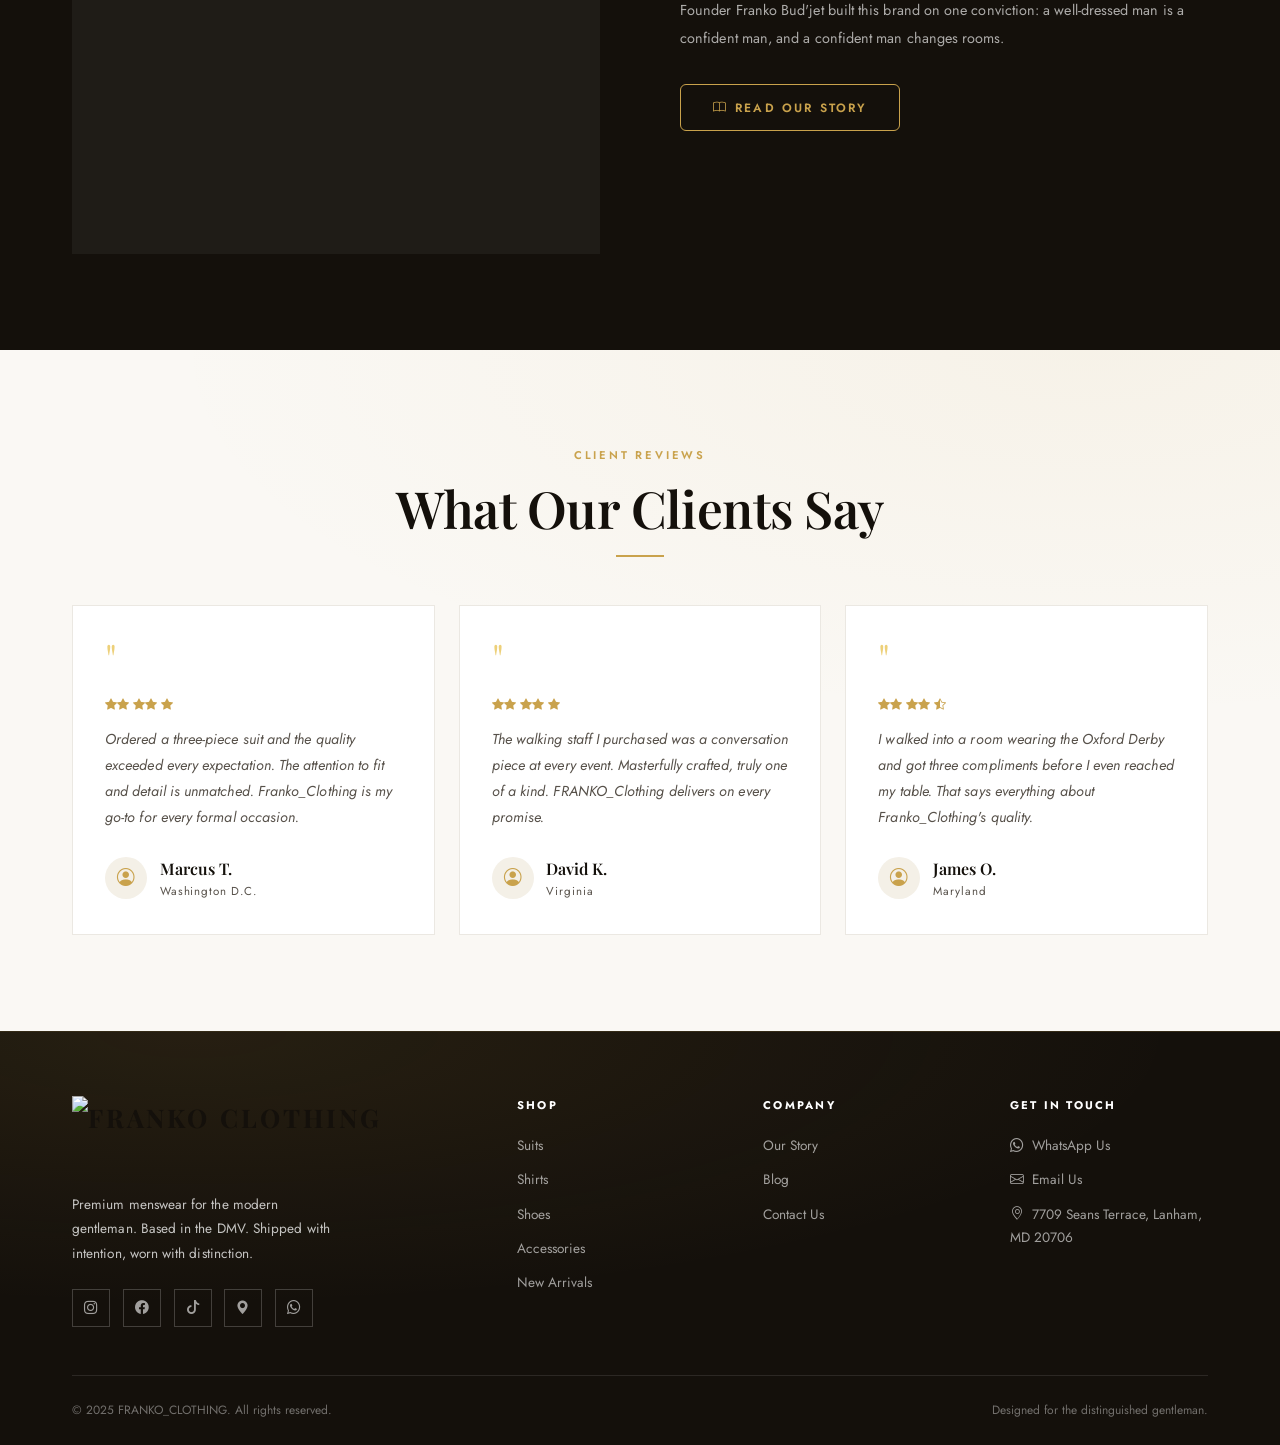
==== commit 08795fde: "front store edits" ====
--- a/index.html
+++ b/index.html
@@ -298,70 +298,6 @@
       width: 1px;
       height: 40px;
       background: var(--border);
-    }
-
-    /* ---- "GET CUSTOM FITTED" ROTATING STRIP ---- */
-    /* ---- "Get Custom Fitted" rotator — sits in the hero, above the buttons ---- */
-    .hero-fitted {
-      display: flex;
-      align-items: baseline;
-      gap: 0.7rem;
-      flex-wrap: wrap;
-      max-width: 420px;
-      margin: 0.4rem 0 2.4rem;
-      padding-top: 1.4rem;
-      border-top: 1px solid rgba(201, 162, 76, 0.28);
-    }
-
-    .fitted-label {
-      font-family: var(--font-body);
-      font-size: 0.72rem;
-      font-weight: 600;
-      letter-spacing: 0.26em;
-      text-transform: uppercase;
-      color: var(--mid);
-      white-space: nowrap;
-    }
-
-    .fitted-rotator {
-      display: inline-flex;
-      align-items: baseline;
-    }
-
-    .fitted-word {
-      font-family: var(--font-display);
-      font-style: italic;
-      font-size: 1.35rem;
-      font-weight: 500;
-      letter-spacing: 0.01em;
-      white-space: nowrap;
-      /* Metallic gold-foil fill + shimmer (readable on the light hero) */
-      background: var(--grad-foil-sheen-onlight);
-      background-size: 300% 100%;
-      -webkit-background-clip: text;
-      background-clip: text;
-      -webkit-text-fill-color: transparent;
-      color: var(--gold-dark);
-      animation: foil-sweep 9s linear infinite;
-    }
-
-    .fitted-caret {
-      display: inline-block;
-      width: 2px;
-      height: 1.05em;
-      margin-left: 2px;
-      background: var(--gold-dark);
-      transform: translateY(3px);
-      animation: fitted-blink 1s steps(1) infinite;
-    }
-
-    @keyframes fitted-blink {
-      0%, 50%   { opacity: 1; }
-      50.01%, 100% { opacity: 0; }
-    }
-
-    @media (max-width: 768px) {
-      .hero-fitted { max-width: none; justify-content: center; }
     }
 
     /* ---- CATEGORIES SECTION ---- */
@@ -453,13 +389,6 @@
       background: var(--cream);
     }
 
-    .featured-grid {
-      display: grid;
-      grid-template-columns: repeat(3, 1fr);
-      gap: 1.5rem;
-      margin-top: 3rem;
-    }
-
     /* ---- OUR STORY STRIP ---- */
     .story-strip {
       background: var(--black);
@@ -627,7 +556,6 @@
       .hero-accent { left: 50%; transform: translateX(-50%); }
       .category-grid { grid-template-columns: repeat(2, 1fr); }
       .category-card:first-child { grid-row: auto; }
-      .featured-grid { grid-template-columns: repeat(2, 1fr); }
       .story-strip-inner { grid-template-columns: 1fr; }
       .story-strip-image { display: block; width: min(100%, 440px); margin: 0 auto; }
       .testimonials-grid { grid-template-columns: 1fr; }
@@ -639,7 +567,6 @@
       .hero-title { font-size: clamp(2.7rem, 12vw, 4rem); }
       .hero-carousel-card { padding: 0.65rem; }
       .category-grid { grid-template-columns: 1fr; }
-      .featured-grid { grid-template-columns: 1fr; }
     }
   </style>
 </head>
@@ -723,15 +650,6 @@
       Suits, shirts, shoes and accessories — refined for the modern gentleman.
     </p>
 
-    <div class="hero-fitted reveal" style="transition-delay:0.3s;">
-      <span class="fitted-label">Get Custom Fitted</span>
-      <span class="fitted-rotator" id="fittedRotator"
-            data-words="Suits,Tuxedos,Shirts,Kaftans,African Attires"
-            aria-live="polite">
-        <span class="fitted-word">Suits</span><span class="fitted-caret" aria-hidden="true"></span>
-      </span>
-    </div>
-
     <div class="hero-actions reveal" style="transition-delay:0.4s;">
       <a href="pages/shop.html" class="btn btn-primary">
         <i class="bi bi-grid-3x3-gap"></i> Explore Collection
@@ -828,13 +746,35 @@
         <h2 class="section-title">New Arrivals</h2>
         <div class="gold-line"></div>
       </div>
-      <a href="pages/shop.html" class="btn btn-outline">
-        View All <i class="bi bi-arrow-right ms-1"></i>
-      </a>
+      <div class="featured-carousel-actions">
+        <div class="featured-carousel-controls" aria-label="New arrivals controls">
+          <span class="featured-carousel-count" id="featuredCarouselCount" aria-live="polite">01 / 01</span>
+          <button class="featured-carousel-button" id="featuredCarouselPrevious" type="button"
+                  aria-label="Previous new arrival">
+            <i class="bi bi-arrow-left" aria-hidden="true"></i>
+          </button>
+          <button class="featured-carousel-button" id="featuredCarouselNext" type="button"
+                  aria-label="Next new arrival">
+            <i class="bi bi-arrow-right" aria-hidden="true"></i>
+          </button>
+          <button class="featured-carousel-button featured-carousel-toggle" id="featuredCarouselToggle"
+                  type="button" aria-label="Pause new arrivals" aria-pressed="false" hidden>
+            <i class="bi bi-pause-fill" aria-hidden="true"></i>
+          </button>
+        </div>
+        <a href="pages/shop.html" class="btn btn-outline">
+          View All <i class="bi bi-arrow-right ms-1"></i>
+        </a>
+      </div>
     </div>
 
-    <div class="featured-grid stagger-children mt-4" id="featuredGrid">
-      <!-- Populated dynamically from store.js -->
+    <div class="featured-carousel reveal" id="featuredCarousel">
+      <div class="featured-carousel-viewport" id="featuredCarouselViewport"
+           role="region" aria-label="New arrivals" aria-roledescription="carousel" tabindex="0">
+        <div class="featured-carousel-track" id="featuredGrid" aria-live="off">
+          <!-- Populated dynamically from store.js -->
+        </div>
+      </div>
     </div>
   </div>
 </section>
@@ -1043,16 +983,181 @@
 <!-- Main JS -->
 <script src="js/main.js"></script>
 <script>
+  let _featuredCarouselCleanup = null;
+
   async function renderFeaturedProducts() {
     const grid = document.getElementById('featuredGrid');
-    if (!grid) return;
-    const featured = (await FrankoAPI.getProducts()).filter(p => p.featured).slice(0, 3);
-    if (!featured.length) {
-      grid.innerHTML = '<p style="color:var(--mid);font-size:.85rem;grid-column:1/-1;text-align:center;padding:2rem;">No featured products yet. Mark products as featured in your Strapi admin.</p>';
+    const viewport = document.getElementById('featuredCarouselViewport');
+    const countLabel = document.getElementById('featuredCarouselCount');
+    const previous = document.getElementById('featuredCarouselPrevious');
+    const next = document.getElementById('featuredCarouselNext');
+    const toggle = document.getElementById('featuredCarouselToggle');
+    const carousel = document.getElementById('featuredCarousel');
+    if (!grid || !viewport || !countLabel || !previous || !next || !toggle || !carousel) return;
+
+    const products = (await FrankoAPI.getProducts())
+      .filter(product => product.image && product.image.trim());
+    const categories = ['suits', 'african_attires', 'shirts', 'shoes', 'accessories'];
+    const arrivals = categories
+      .map(category =>
+        products.find(product => product.category === category && product.featured) ||
+        products.find(product => product.category === category)
+      )
+      .filter(Boolean);
+    const selectedIds = new Set(arrivals.map(product => String(product.id)));
+    const additionalFeatured = products.filter(product => {
+      const id = String(product.id);
+      if (!product.featured || selectedIds.has(id)) return false;
+      selectedIds.add(id);
+      return true;
+    });
+    const picks = [
+      ...arrivals,
+      ...additionalFeatured,
+      ...products.filter(product => !selectedIds.has(String(product.id))),
+    ].slice(0, 6);
+
+    if (_featuredCarouselCleanup) _featuredCarouselCleanup();
+
+    if (!picks.length) {
+      grid.innerHTML = '<p class="featured-carousel-empty">No products are available right now.</p>';
+      countLabel.textContent = '00 / 00';
+      previous.hidden = true;
+      next.hidden = true;
+      toggle.hidden = true;
       return;
     }
-    grid.innerHTML = featured.map(p => buildProductCard(p, '')).join('');
+
+    grid.innerHTML = picks.map(product => buildProductCard(product, '')).join('');
     if (typeof initScrollReveal === 'function') initScrollReveal();
+
+    const cards = [...grid.querySelectorAll('.product-card')];
+    const reduceMotion = window.matchMedia('(prefers-reduced-motion: reduce)');
+    let activeIndex = 0;
+    let timer = null;
+    let disposed = false;
+    let paused = false;
+    previous.hidden = cards.length < 2;
+    next.hidden = cards.length < 2;
+    toggle.hidden = cards.length < 2 || reduceMotion.matches;
+
+    function getLastIndex() {
+      if (cards.length < 2) return 0;
+      const gap = parseFloat(getComputedStyle(grid).columnGap) || 0;
+      const step = cards[1].offsetLeft - cards[0].offsetLeft || cards[0].getBoundingClientRect().width + gap;
+      const visibleCount = Math.max(1, Math.round((viewport.clientWidth + gap) / step));
+      return Math.max(0, cards.length - visibleCount);
+    }
+
+    function updateCount() {
+      const lastIndex = getLastIndex();
+      countLabel.textContent =
+        `${String(Math.min(activeIndex + 1, lastIndex + 1)).padStart(2, '0')} / ${String(lastIndex + 1).padStart(2, '0')}`;
+    }
+
+    function goTo(index) {
+      const lastIndex = getLastIndex();
+      activeIndex = Math.max(0, Math.min(index, lastIndex));
+      viewport.scrollTo({
+        left: cards[activeIndex].offsetLeft - grid.offsetLeft,
+        behavior: reduceMotion.matches ? 'auto' : 'smooth',
+      });
+      updateCount();
+    }
+
+    function getCurrentIndex() {
+      const scrollPosition = viewport.scrollLeft + grid.offsetLeft;
+      return cards.reduce((closest, card, index) =>
+        Math.abs(card.offsetLeft - scrollPosition) < Math.abs(cards[closest].offsetLeft - scrollPosition)
+          ? index
+          : closest, 0);
+    }
+
+    function start() {
+      stop();
+      if (disposed || paused || reduceMotion.matches || cards.length < 2 || document.hidden ||
+          carousel.matches(':hover') || carousel.contains(document.activeElement)) return;
+      timer = setInterval(() => {
+        const lastIndex = getLastIndex();
+        const currentIndex = Math.min(getCurrentIndex(), lastIndex);
+        goTo(currentIndex >= lastIndex ? 0 : currentIndex + 1);
+      }, 3800);
+    }
+
+    function stop() {
+      if (timer) clearInterval(timer);
+      timer = null;
+    }
+
+    function onScroll() {
+      activeIndex = Math.min(getCurrentIndex(), getLastIndex());
+      updateCount();
+    }
+
+    function onResize() {
+      goTo(Math.min(getCurrentIndex(), getLastIndex()));
+    }
+
+    function onPrevious() {
+      const lastIndex = getLastIndex();
+      const currentIndex = Math.min(getCurrentIndex(), lastIndex);
+      goTo(currentIndex <= 0 ? lastIndex : currentIndex - 1);
+      start();
+    }
+
+    function onNext() {
+      const lastIndex = getLastIndex();
+      const currentIndex = Math.min(getCurrentIndex(), lastIndex);
+      goTo(currentIndex >= lastIndex ? 0 : currentIndex + 1);
+      start();
+    }
+
+    function onToggle() {
+      paused = !paused;
+      toggle.setAttribute('aria-pressed', String(paused));
+      toggle.setAttribute('aria-label', paused ? 'Play new arrivals' : 'Pause new arrivals');
+      toggle.innerHTML = `<i class="bi ${paused ? 'bi-play-fill' : 'bi-pause-fill'}" aria-hidden="true"></i>`;
+      if (paused) stop();
+      else start();
+    }
+
+    const onFocusOut = () => setTimeout(start, 0);
+    const onMotionChange = () => {
+      toggle.hidden = cards.length < 2 || reduceMotion.matches;
+      start();
+    };
+
+    viewport.addEventListener('scroll', onScroll, { passive: true });
+    window.addEventListener('resize', onResize);
+    carousel.addEventListener('mouseenter', stop);
+    carousel.addEventListener('mouseleave', start);
+    carousel.addEventListener('focusin', stop);
+    carousel.addEventListener('focusout', onFocusOut);
+    previous.addEventListener('click', onPrevious);
+    next.addEventListener('click', onNext);
+    toggle.addEventListener('click', onToggle);
+    document.addEventListener('visibilitychange', start);
+    reduceMotion.addEventListener('change', onMotionChange);
+
+    _featuredCarouselCleanup = () => {
+      disposed = true;
+      stop();
+      viewport.removeEventListener('scroll', onScroll);
+      window.removeEventListener('resize', onResize);
+      carousel.removeEventListener('mouseenter', stop);
+      carousel.removeEventListener('mouseleave', start);
+      carousel.removeEventListener('focusin', stop);
+      carousel.removeEventListener('focusout', onFocusOut);
+      previous.removeEventListener('click', onPrevious);
+      next.removeEventListener('click', onNext);
+      toggle.removeEventListener('click', onToggle);
+      document.removeEventListener('visibilitychange', start);
+      reduceMotion.removeEventListener('change', onMotionChange);
+      _featuredCarouselCleanup = null;
+    };
+
+    goTo(0);
+    start();
   }
 
   /* ---- Hero product carousel (4 published products) ---- */
--- a/css/style.css
+++ b/css/style.css
@@ -1071,6 +1071,98 @@
   border-bottom-color: var(--gold);
 }
 
+/* ---- New arrivals carousel ---- */
+.featured-carousel {
+  margin-top: 3rem;
+}
+
+.featured-carousel-actions,
+.featured-carousel-controls {
+  display: flex;
+  align-items: center;
+}
+
+.featured-carousel-actions {
+  gap: 1rem;
+}
+
+.featured-carousel-controls {
+  gap: 0.5rem;
+}
+
+.featured-carousel-count {
+  min-width: 3.5rem;
+  color: var(--mid);
+  font-size: 0.68rem;
+  font-weight: 600;
+  letter-spacing: 0.12em;
+  text-align: center;
+}
+
+.featured-carousel-button {
+  display: inline-flex;
+  align-items: center;
+  justify-content: center;
+  width: 40px;
+  height: 40px;
+  padding: 0;
+  color: var(--dark);
+  background: transparent;
+  border: 1px solid rgba(20, 16, 11, 0.28);
+  cursor: pointer;
+  transition: var(--transition);
+}
+
+.featured-carousel-button:hover:not(:disabled),
+.featured-carousel-button:focus-visible {
+  color: var(--white);
+  background: var(--dark);
+  border-color: var(--dark);
+}
+
+.featured-carousel-button:focus-visible,
+.featured-carousel-viewport:focus-visible {
+  outline: 2px solid var(--gold-dark);
+  outline-offset: 3px;
+}
+
+.featured-carousel-button[hidden] {
+  display: none;
+}
+
+.featured-carousel-viewport {
+  overflow-x: auto;
+  overflow-y: hidden;
+  scrollbar-width: none;
+  overscroll-behavior-x: contain;
+  scroll-snap-type: x mandatory;
+  scroll-behavior: smooth;
+}
+
+.featured-carousel-viewport::-webkit-scrollbar {
+  display: none;
+}
+
+.featured-carousel-track {
+  display: flex;
+  align-items: stretch;
+  gap: 1.5rem;
+}
+
+.featured-carousel-track > .product-card {
+  flex: 0 0 calc((100% - 3rem) / 3);
+  min-width: 0;
+  scroll-snap-align: start;
+}
+
+.featured-carousel-empty {
+  width: 100%;
+  padding: 2rem;
+  color: var(--mid);
+  font-size: 0.9rem;
+  text-align: center;
+}
+
 /* =========================================
    UTILITY CLASSES
    ========================================= */
@@ -1093,6 +1185,10 @@
    RESPONSIVE
    ========================================= */
 @media (max-width: 992px) {
+  .featured-carousel-track > .product-card {
+    flex-basis: calc((100% - 1.5rem) / 2);
+  }
+
   .footer-grid {
     grid-template-columns: 1fr 1fr;
   }
@@ -1125,11 +1221,42 @@
   .section-padding {
     padding: 4rem 0;
   }
+
+  .featured-carousel-actions {
+    width: 100%;
+    justify-content: space-between;
+  }
 }
 
 @media (max-width: 480px) {
   .cart-sidebar {
     width: 100vw;
+  }
+
+  .featured-carousel-track {
+    gap: 0.8rem;
+    padding-right: 14%;
+  }
+
+  .featured-carousel-track > .product-card {
+    flex-basis: 86%;
+  }
+
+  .featured-carousel {
+    margin-top: 2rem;
+  }
+
+  .featured-carousel-actions {
+    gap: 0.5rem;
+  }
+
+  .featured-carousel-controls {
+    gap: 0.3rem;
+  }
+
+  .featured-carousel-button {
+    width: 36px;
+    height: 36px;
   }
 }
 
